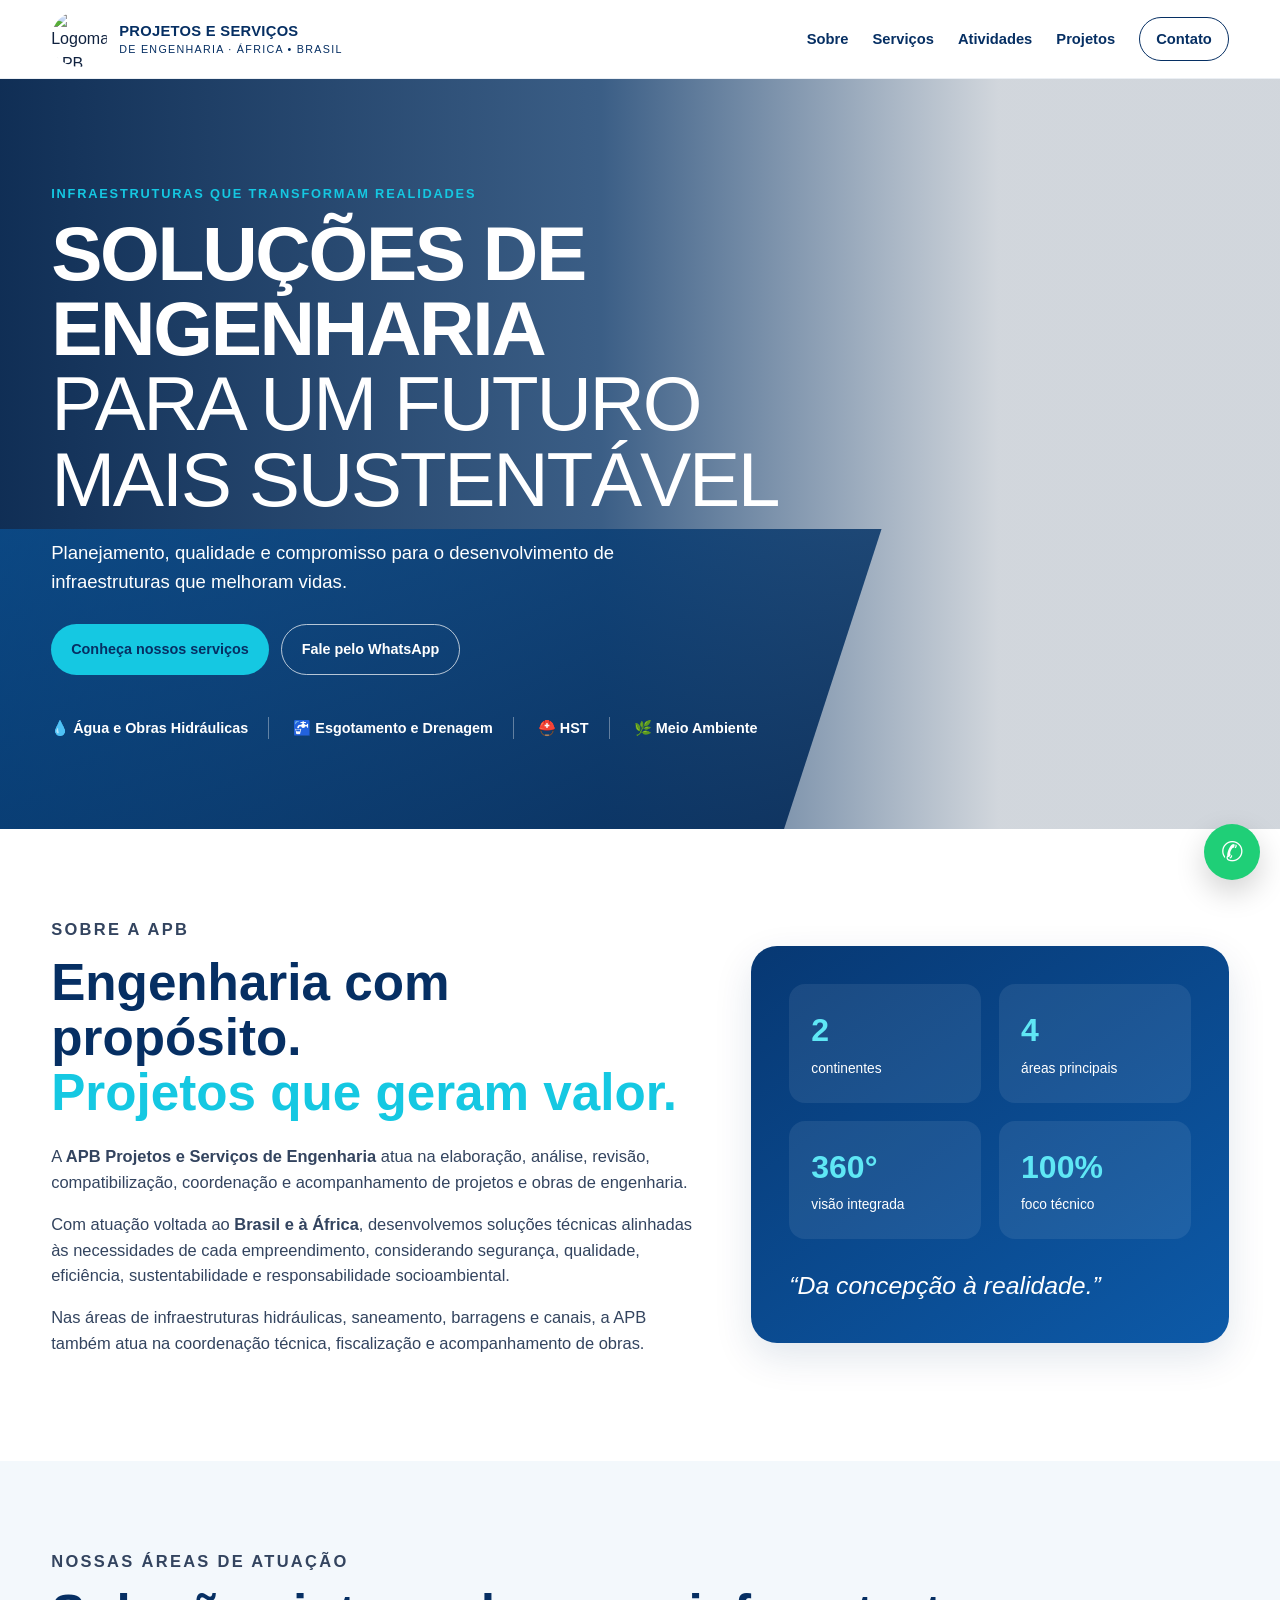
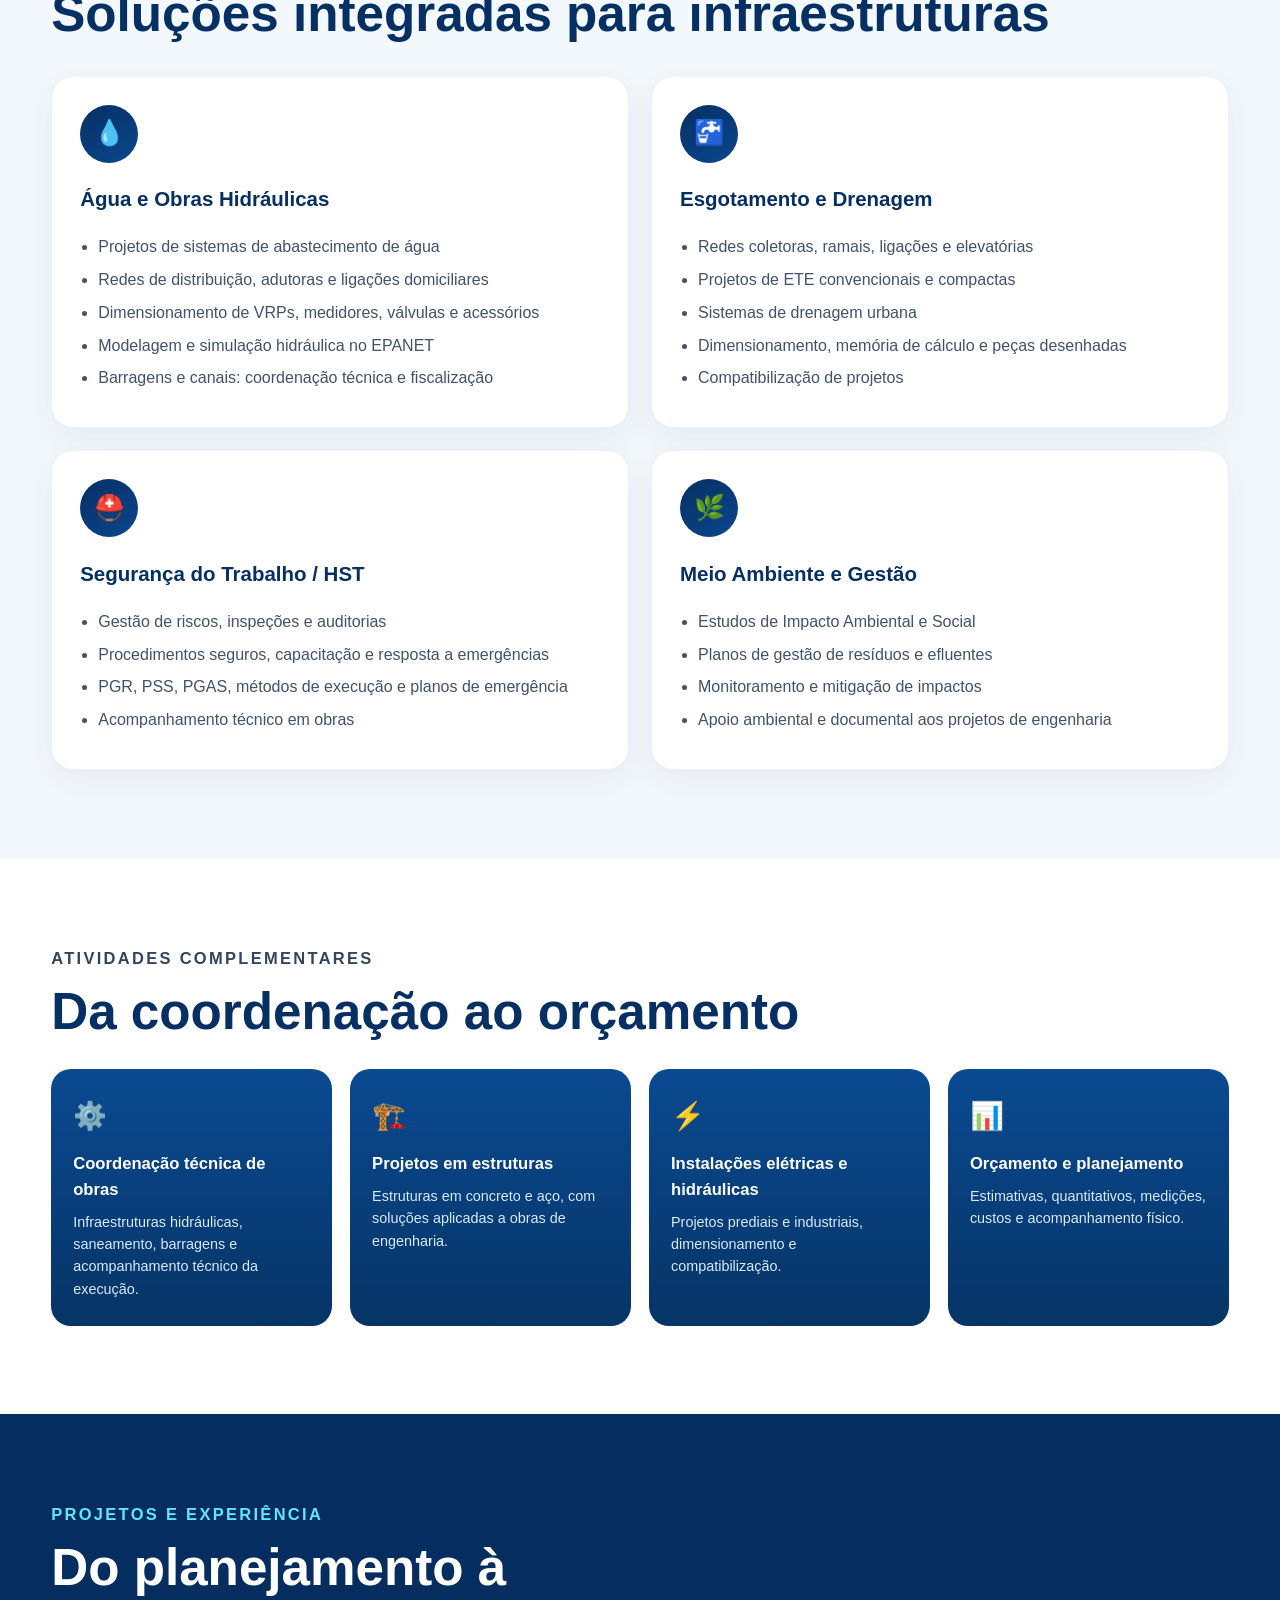
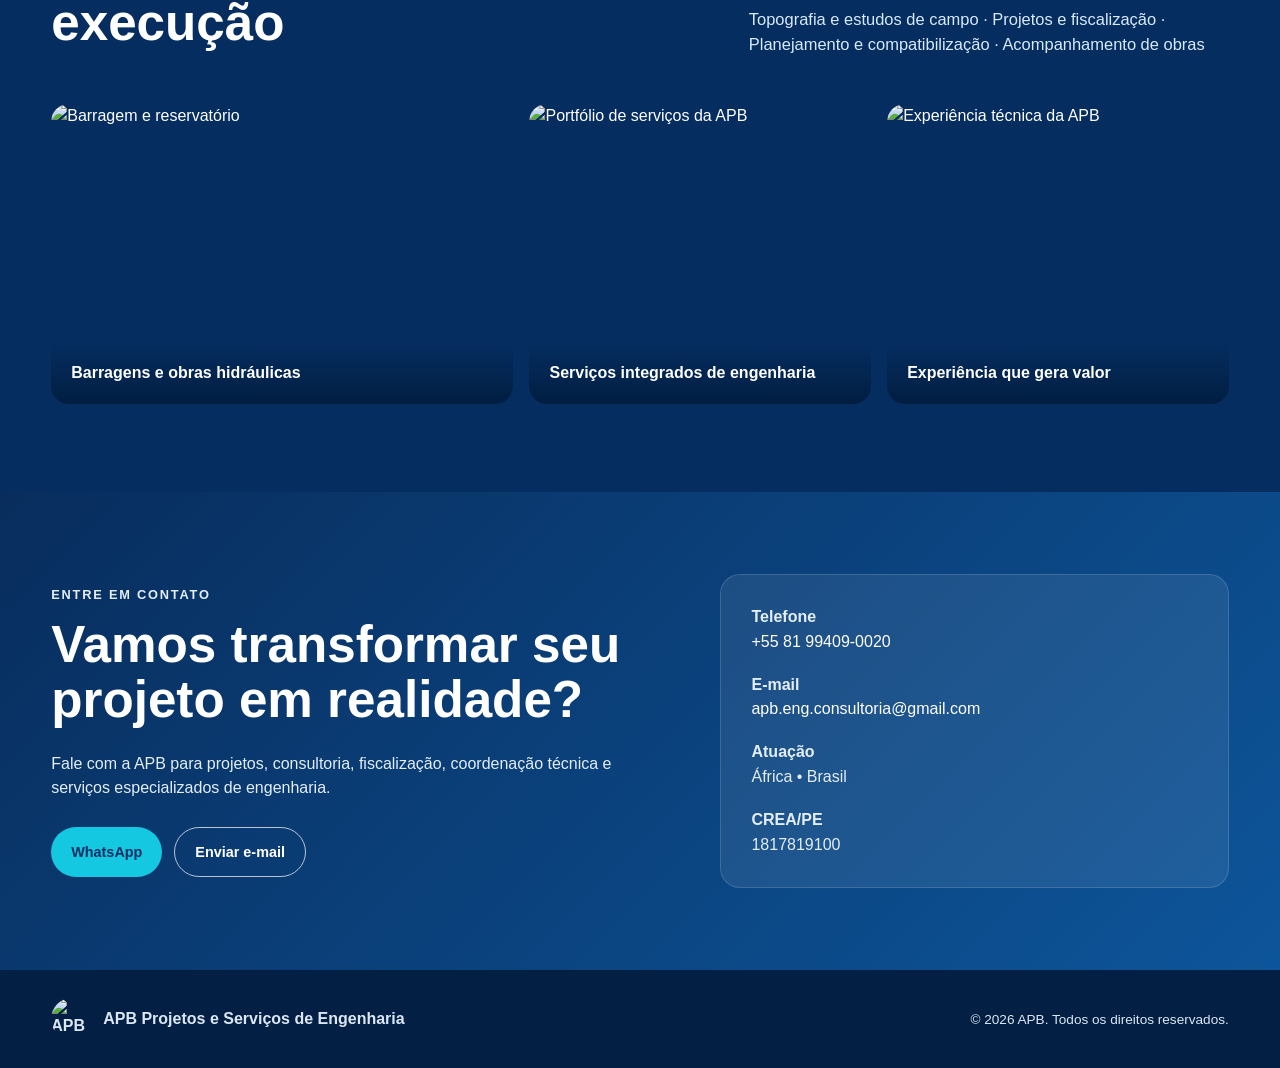
==== index.html @ 35839faf "Add files via upload" ====
<!doctype html>
<html lang="pt-BR">
<head>
  <meta charset="utf-8" />
  <meta name="viewport" content="width=device-width, initial-scale=1" />
  <meta name="description" content="APB Projetos e Serviços de Engenharia — soluções em água, obras hidráulicas, saneamento, drenagem, HST, meio ambiente, coordenação técnica, estruturas, instalações e orçamento." />
  <meta name="theme-color" content="#083a78" />
  <title>APB Projetos e Serviços de Engenharia</title>
  <link rel="icon" href="assets/logo-crop.png" type="image/png" />
  <link rel="stylesheet" href="styles.css" />
</head>
<body>
  <header class="site-header" id="topo">
    <div class="container nav-wrap">
      <a class="brand" href="#topo" aria-label="APB - página inicial">
        <img src="assets/logo-crop.png" alt="Logomarca APB" />
        <span><strong>Projetos e Serviços</strong><small>de Engenharia · África • Brasil</small></span>
      </a>
      <button class="menu-toggle" aria-label="Abrir menu" aria-expanded="false">☰</button>
      <nav class="main-nav" aria-label="Navegação principal">
        <a href="#sobre">Sobre</a>
        <a href="#servicos">Serviços</a>
        <a href="#complementares">Atividades</a>
        <a href="#projetos">Projetos</a>
        <a href="#contato" class="nav-cta">Contato</a>
      </nav>
    </div>
  </header>

  <main>
    <section class="hero">
      <div class="hero-overlay"></div>
      <div class="container hero-content">
        <p class="eyebrow">Infraestruturas que transformam realidades</p>
        <h1>Soluções de Engenharia<br><span>para um futuro mais sustentável</span></h1>
        <p class="hero-copy">Planejamento, qualidade e compromisso para o desenvolvimento de infraestruturas que melhoram vidas.</p>
        <div class="hero-actions">
          <a class="btn btn-primary" href="#servicos">Conheça nossos serviços</a>
          <a class="btn btn-ghost" href="https://wa.me/5581994090020" target="_blank" rel="noopener">Fale pelo WhatsApp</a>
        </div>
        <div class="hero-tags" aria-label="Áreas principais">
          <span>💧 Água e Obras Hidráulicas</span>
          <span>🚰 Esgotamento e Drenagem</span>
          <span>⛑️ HST</span>
          <span>🌿 Meio Ambiente</span>
        </div>
      </div>
    </section>

    <section class="section" id="sobre">
      <div class="container two-col">
        <div>
          <p class="kicker">Sobre a APB</p>
          <h2>Engenharia com propósito.<br><span>Projetos que geram valor.</span></h2>
          <p>A <strong>APB Projetos e Serviços de Engenharia</strong> atua na elaboração, análise, revisão, compatibilização, coordenação e acompanhamento de projetos e obras de engenharia.</p>
          <p>Com atuação voltada ao <strong>Brasil e à África</strong>, desenvolvemos soluções técnicas alinhadas às necessidades de cada empreendimento, considerando segurança, qualidade, eficiência, sustentabilidade e responsabilidade socioambiental.</p>
          <p>Nas áreas de infraestruturas hidráulicas, saneamento, barragens e canais, a APB também atua na coordenação técnica, fiscalização e acompanhamento de obras.</p>
        </div>
        <div class="quote-card">
          <div class="metric-grid">
            <div><b>2</b><span>continentes</span></div>
            <div><b>4</b><span>áreas principais</span></div>
            <div><b>360°</b><span>visão integrada</span></div>
            <div><b>100%</b><span>foco técnico</span></div>
          </div>
          <blockquote>“Da concepção à realidade.”</blockquote>
        </div>
      </div>
    </section>

    <section class="section section-alt" id="servicos">
      <div class="container">
        <p class="kicker">Nossas áreas de atuação</p>
        <h2>Soluções integradas para infraestruturas</h2>
        <div class="cards-grid">
          <article class="service-card">
            <div class="icon">💧</div>
            <h3>Água e Obras Hidráulicas</h3>
            <ul>
              <li>Projetos de sistemas de abastecimento de água</li>
              <li>Redes de distribuição, adutoras e ligações domiciliares</li>
              <li>Dimensionamento de VRPs, medidores, válvulas e acessórios</li>
              <li>Modelagem e simulação hidráulica no EPANET</li>
              <li>Barragens e canais: coordenação técnica e fiscalização</li>
            </ul>
          </article>
          <article class="service-card">
            <div class="icon">🚰</div>
            <h3>Esgotamento e Drenagem</h3>
            <ul>
              <li>Redes coletoras, ramais, ligações e elevatórias</li>
              <li>Projetos de ETE convencionais e compactas</li>
              <li>Sistemas de drenagem urbana</li>
              <li>Dimensionamento, memória de cálculo e peças desenhadas</li>
              <li>Compatibilização de projetos</li>
            </ul>
          </article>
          <article class="service-card">
            <div class="icon">⛑️</div>
            <h3>Segurança do Trabalho / HST</h3>
            <ul>
              <li>Gestão de riscos, inspeções e auditorias</li>
              <li>Procedimentos seguros, capacitação e resposta a emergências</li>
              <li>PGR, PSS, PGAS, métodos de execução e planos de emergência</li>
              <li>Acompanhamento técnico em obras</li>
            </ul>
          </article>
          <article class="service-card">
            <div class="icon">🌿</div>
            <h3>Meio Ambiente e Gestão</h3>
            <ul>
              <li>Estudos de Impacto Ambiental e Social</li>
              <li>Planos de gestão de resíduos e efluentes</li>
              <li>Monitoramento e mitigação de impactos</li>
              <li>Apoio ambiental e documental aos projetos de engenharia</li>
            </ul>
          </article>
        </div>
      </div>
    </section>

    <section class="section" id="complementares">
      <div class="container">
        <p class="kicker">Atividades complementares</p>
        <h2>Da coordenação ao orçamento</h2>
        <div class="mini-grid">
          <article><span>⚙️</span><h3>Coordenação técnica de obras</h3><p>Infraestruturas hidráulicas, saneamento, barragens e acompanhamento técnico da execução.</p></article>
          <article><span>🏗️</span><h3>Projetos em estruturas</h3><p>Estruturas em concreto e aço, com soluções aplicadas a obras de engenharia.</p></article>
          <article><span>⚡</span><h3>Instalações elétricas e hidráulicas</h3><p>Projetos prediais e industriais, dimensionamento e compatibilização.</p></article>
          <article><span>📊</span><h3>Orçamento e planejamento</h3><p>Estimativas, quantitativos, medições, custos e acompanhamento físico.</p></article>
        </div>
      </div>
    </section>

    <section class="section projects" id="projetos">
      <div class="container">
        <div class="section-head">
          <div><p class="kicker">Projetos e experiência</p><h2>Do planejamento à execução</h2></div>
          <p>Topografia e estudos de campo · Projetos e fiscalização · Planejamento e compatibilização · Acompanhamento de obras</p>
        </div>
        <div class="project-grid">
          <figure class="project-feature"><img src="assets/hero.jpg" alt="Barragem e reservatório" /><figcaption>Barragens e obras hidráulicas</figcaption></figure>
          <figure><img src="assets/services.jpg" alt="Portfólio de serviços da APB" /><figcaption>Serviços integrados de engenharia</figcaption></figure>
          <figure><img src="assets/experience.jpg" alt="Experiência técnica da APB" /><figcaption>Experiência que gera valor</figcaption></figure>
        </div>
      </div>
    </section>

    <section class="contact-section" id="contato">
      <div class="container contact-grid">
        <div>
          <p class="kicker light">Entre em contato</p>
          <h2>Vamos transformar seu projeto em realidade?</h2>
          <p>Fale com a APB para projetos, consultoria, fiscalização, coordenação técnica e serviços especializados de engenharia.</p>
          <div class="contact-actions">
            <a class="btn btn-primary" href="https://wa.me/5581994090020" target="_blank" rel="noopener">WhatsApp</a>
            <a class="btn btn-ghost" href="mailto:apb.eng.consultoria@gmail.com">Enviar e-mail</a>
          </div>
        </div>
        <div class="contact-card">
          <p><strong>Telefone</strong><br><a href="tel:+5581994090020">+55 81 99409-0020</a></p>
          <p><strong>E-mail</strong><br><a href="mailto:apb.eng.consultoria@gmail.com">apb.eng.consultoria@gmail.com</a></p>
          <p><strong>Atuação</strong><br>África • Brasil</p>
          <p><strong>CREA/PE</strong><br>1817819100</p>
        </div>
      </div>
    </section>
  </main>

  <footer class="site-footer">
    <div class="container footer-wrap">
      <div class="footer-brand"><img src="assets/logo-crop.png" alt="APB" /><span>APB Projetos e Serviços de Engenharia</span></div>
      <p>© <span id="year"></span> APB. Todos os direitos reservados.</p>
    </div>
  </footer>

  <a class="whatsapp-float" href="https://wa.me/5581994090020" target="_blank" rel="noopener" aria-label="Falar com a APB pelo WhatsApp">✆</a>
  <script src="script.js"></script>
</body>
</html>
---- styles.css ----
:root{
  --navy:#062f63;
  --navy2:#0b478e;
  --cyan:#15c8e2;
  --cyan2:#5fe7f5;
  --ink:#10223f;
  --muted:#60708a;
  --bg:#f3f8fc;
  --white:#fff;
  --shadow:0 14px 38px rgba(4,47,99,.12);
}
*{box-sizing:border-box}
html{scroll-behavior:smooth}
body{margin:0;font-family:Arial,Helvetica,sans-serif;color:var(--ink);background:#fff;line-height:1.55}
a{color:inherit;text-decoration:none}
img{display:block;max-width:100%}
.container{width:min(1180px,92%);margin:auto}
.site-header{position:sticky;top:0;z-index:50;background:rgba(255,255,255,.94);backdrop-filter:blur(12px);border-bottom:1px solid rgba(10,59,118,.08)}
.nav-wrap{height:78px;display:flex;align-items:center;justify-content:space-between;gap:28px}
.brand{display:flex;align-items:center;gap:12px;min-width:0}
.brand img{width:56px;height:56px;border-radius:50%;object-fit:cover}
.brand span{display:flex;flex-direction:column;text-transform:uppercase;line-height:1.1;color:var(--navy)}
.brand strong{font-size:.92rem;letter-spacing:.02em}.brand small{font-size:.67rem;letter-spacing:.12em;margin-top:5px}
.main-nav{display:flex;align-items:center;gap:24px;font-size:.92rem;font-weight:700;color:var(--navy)}
.main-nav a{padding:10px 0}.nav-cta{border:1px solid var(--navy);padding:10px 16px!important;border-radius:999px}
.menu-toggle{display:none;border:0;background:none;font-size:1.65rem;color:var(--navy)}
.hero{position:relative;min-height:720px;background:url('assets/hero.jpg') center/cover no-repeat;color:#fff;display:grid;align-items:center;overflow:hidden}
.hero-overlay{position:absolute;inset:0;background:linear-gradient(90deg,rgba(3,35,76,.95) 0%,rgba(4,49,100,.78) 47%,rgba(2,30,63,.18) 78%)}
.hero::after{content:"";position:absolute;left:-12%;bottom:-22%;width:75%;height:62%;background:linear-gradient(135deg,rgba(9,88,160,.65),rgba(4,39,83,.94));transform:skewX(-18deg)}
.hero-content{position:relative;z-index:2;padding:105px 0 90px;max-width:760px;margin-left:max(4%,calc((100vw - 1180px)/2))}
.eyebrow,.kicker{margin:0 0 12px;text-transform:uppercase;letter-spacing:.14em;font-size:.8rem;font-weight:800;color:var(--cyan)}
.hero h1{font-size:clamp(2.7rem,6vw,5.2rem);line-height:.98;margin:0 0 22px;text-transform:uppercase;letter-spacing:-.03em}.hero h1 span{font-weight:400}.hero-copy{font-size:1.16rem;max-width:650px;margin:0 0 28px}
.hero-actions{display:flex;flex-wrap:wrap;gap:12px}.btn{display:inline-flex;align-items:center;justify-content:center;padding:13px 20px;border-radius:999px;font-weight:800;font-size:.9rem;transition:.2s}.btn-primary{background:var(--cyan);color:#062f63}.btn-primary:hover{transform:translateY(-2px);background:#68eafa}.btn-ghost{border:1px solid rgba(255,255,255,.7);color:#fff}.btn-ghost:hover{background:rgba(255,255,255,.09)}
.hero-tags{display:flex;flex-wrap:wrap;gap:12px 24px;margin-top:42px;font-weight:700;font-size:.9rem}.hero-tags span{padding-right:20px;border-right:1px solid rgba(255,255,255,.35)}.hero-tags span:last-child{border-right:0}
.section{padding:88px 0}.section-alt{background:var(--bg)}.two-col{display:grid;grid-template-columns:1.15fr .85fr;gap:54px;align-items:center}.section h2,.contact-section h2{font-size:clamp(2rem,4vw,3.3rem);line-height:1.08;color:var(--navy);margin:0 0 24px}.section h2 span{color:var(--cyan)}.section p{font-size:1.03rem;color:#33445f}
.quote-card{background:linear-gradient(145deg,#073873,#0d5aa8);color:#fff;padding:38px;border-radius:26px;box-shadow:var(--shadow)}.metric-grid{display:grid;grid-template-columns:1fr 1fr;gap:18px}.metric-grid div{background:rgba(255,255,255,.08);padding:22px;border-radius:16px}.metric-grid b{display:block;font-size:2rem;color:var(--cyan2)}.metric-grid span{font-size:.86rem}.quote-card blockquote{margin:28px 0 0;font-size:1.55rem;font-style:italic}
.cards-grid{display:grid;grid-template-columns:repeat(2,1fr);gap:22px;margin-top:34px}.service-card{background:#fff;border-radius:22px;padding:28px;box-shadow:0 10px 30px rgba(5,52,107,.07);border:1px solid rgba(5,52,107,.07)}.service-card .icon{width:58px;height:58px;border-radius:50%;display:grid;place-items:center;background:linear-gradient(145deg,var(--navy),var(--navy2));font-size:1.55rem}.service-card h3{color:var(--navy);font-size:1.28rem}.service-card ul{padding-left:18px;margin:0}.service-card li{margin:8px 0;color:#41526b}
.mini-grid{display:grid;grid-template-columns:repeat(4,1fr);gap:18px;margin-top:30px}.mini-grid article{padding:26px 22px;border-radius:20px;background:linear-gradient(180deg,#0a4a91,#063466);color:#fff;min-height:220px}.mini-grid article span{font-size:1.7rem}.mini-grid h3{margin:14px 0 8px;font-size:1.04rem}.mini-grid p{color:#d9eafa;font-size:.9rem;margin:0}
.projects{background:#052d60;color:#fff}.projects .kicker{color:var(--cyan2)}.projects h2{color:#fff}.section-head{display:flex;justify-content:space-between;gap:28px;align-items:flex-end}.section-head>p{max-width:480px;color:#d9eafa}.project-grid{display:grid;grid-template-columns:1.15fr .85fr .85fr;gap:16px;margin-top:30px}.project-grid figure{margin:0;position:relative;border-radius:18px;overflow:hidden;min-height:300px}.project-grid img{width:100%;height:100%;object-fit:cover}.project-grid figcaption{position:absolute;left:0;right:0;bottom:0;padding:18px 20px;color:#fff;font-weight:800;background:linear-gradient(transparent,rgba(0,28,61,.9))}
.contact-section{padding:82px 0;background:linear-gradient(135deg,#082d5d,#0d559a);color:#fff}.contact-section h2{color:#fff}.contact-section p{color:#e3eef8}.light{color:var(--cyan2)}.contact-grid{display:grid;grid-template-columns:1.1fr .9fr;gap:48px;align-items:center}.contact-card{background:rgba(255,255,255,.08);border:1px solid rgba(255,255,255,.14);padding:30px;border-radius:20px}.contact-card p{margin:0 0 18px}.contact-card p:last-child{margin:0}.contact-card a{color:#fff}.contact-actions{display:flex;gap:12px;flex-wrap:wrap;margin-top:26px}
.site-footer{padding:28px 0;background:#031f43;color:#dbe7f5}.footer-wrap{display:flex;align-items:center;justify-content:space-between;gap:20px}.footer-brand{display:flex;align-items:center;gap:10px;font-weight:700}.footer-brand img{width:42px;height:42px;border-radius:50%}.site-footer p{margin:0;font-size:.85rem}
.whatsapp-float{position:fixed;right:20px;bottom:20px;width:56px;height:56px;border-radius:50%;background:#1fcf77;color:#fff;display:grid;place-items:center;font-size:1.7rem;box-shadow:0 12px 30px rgba(0,0,0,.18);z-index:60}
@media(max-width:900px){.main-nav{display:none;position:absolute;top:78px;left:0;right:0;background:#fff;flex-direction:column;align-items:flex-start;padding:22px 4%;box-shadow:0 18px 34px rgba(0,0,0,.08)}.main-nav.open{display:flex}.menu-toggle{display:block}.brand small{display:none}.hero{min-height:680px}.hero-content{margin:0 auto;width:min(92%,1180px);padding-top:90px}.two-col,.contact-grid{grid-template-columns:1fr}.cards-grid{grid-template-columns:1fr}.mini-grid{grid-template-columns:1fr 1fr}.project-grid{grid-template-columns:1fr}.section-head{display:block}.project-grid figure{min-height:240px}}
@media(max-width:560px){.nav-wrap{height:70px}.brand img{width:48px;height:48px}.brand strong{font-size:.78rem}.main-nav{top:70px}.hero{min-height:760px}.hero-content{padding:78px 0 70px}.hero h1{font-size:2.65rem}.hero-tags{display:grid;grid-template-columns:1fr 1fr;gap:10px}.hero-tags span{border:0;padding:0}.section{padding:66px 0}.mini-grid{grid-template-columns:1fr}.metric-grid{grid-template-columns:1fr 1fr}.footer-wrap{flex-direction:column;text-align:center}.contact-actions .btn{width:100%}}
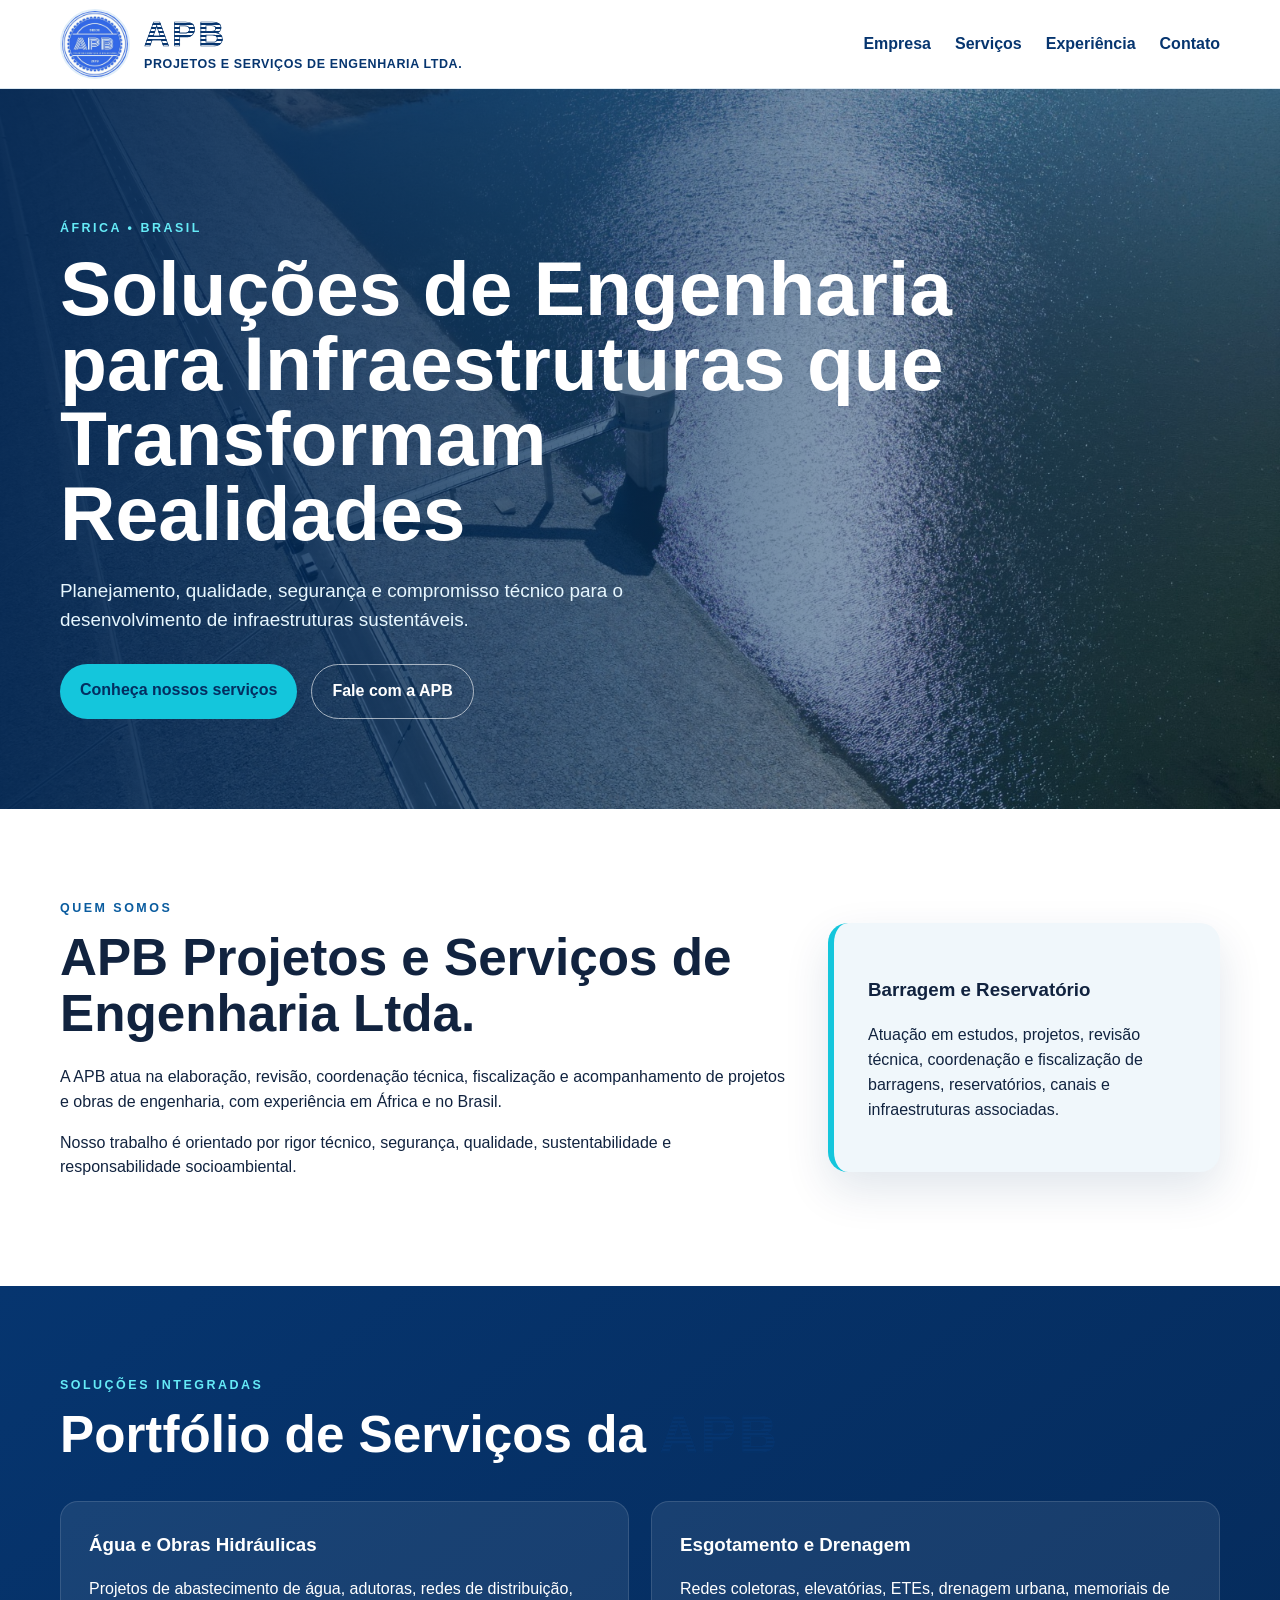
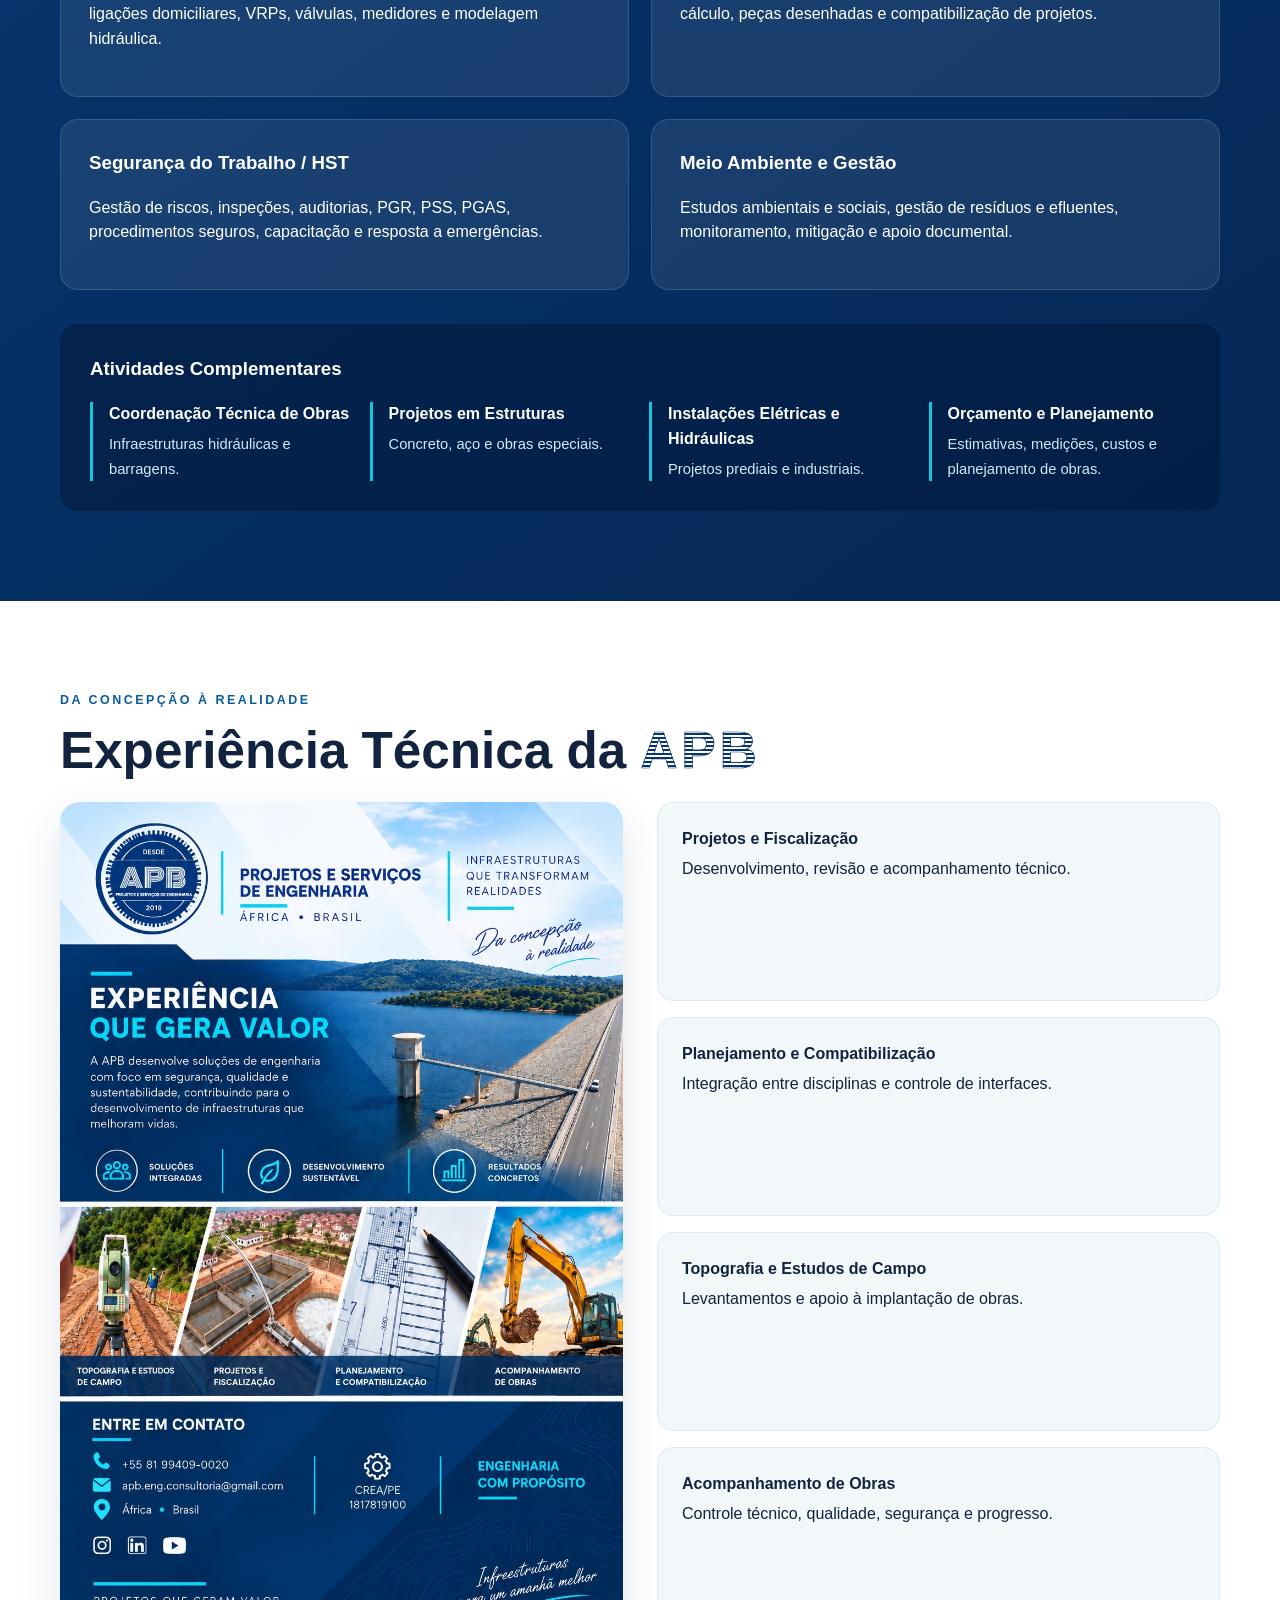
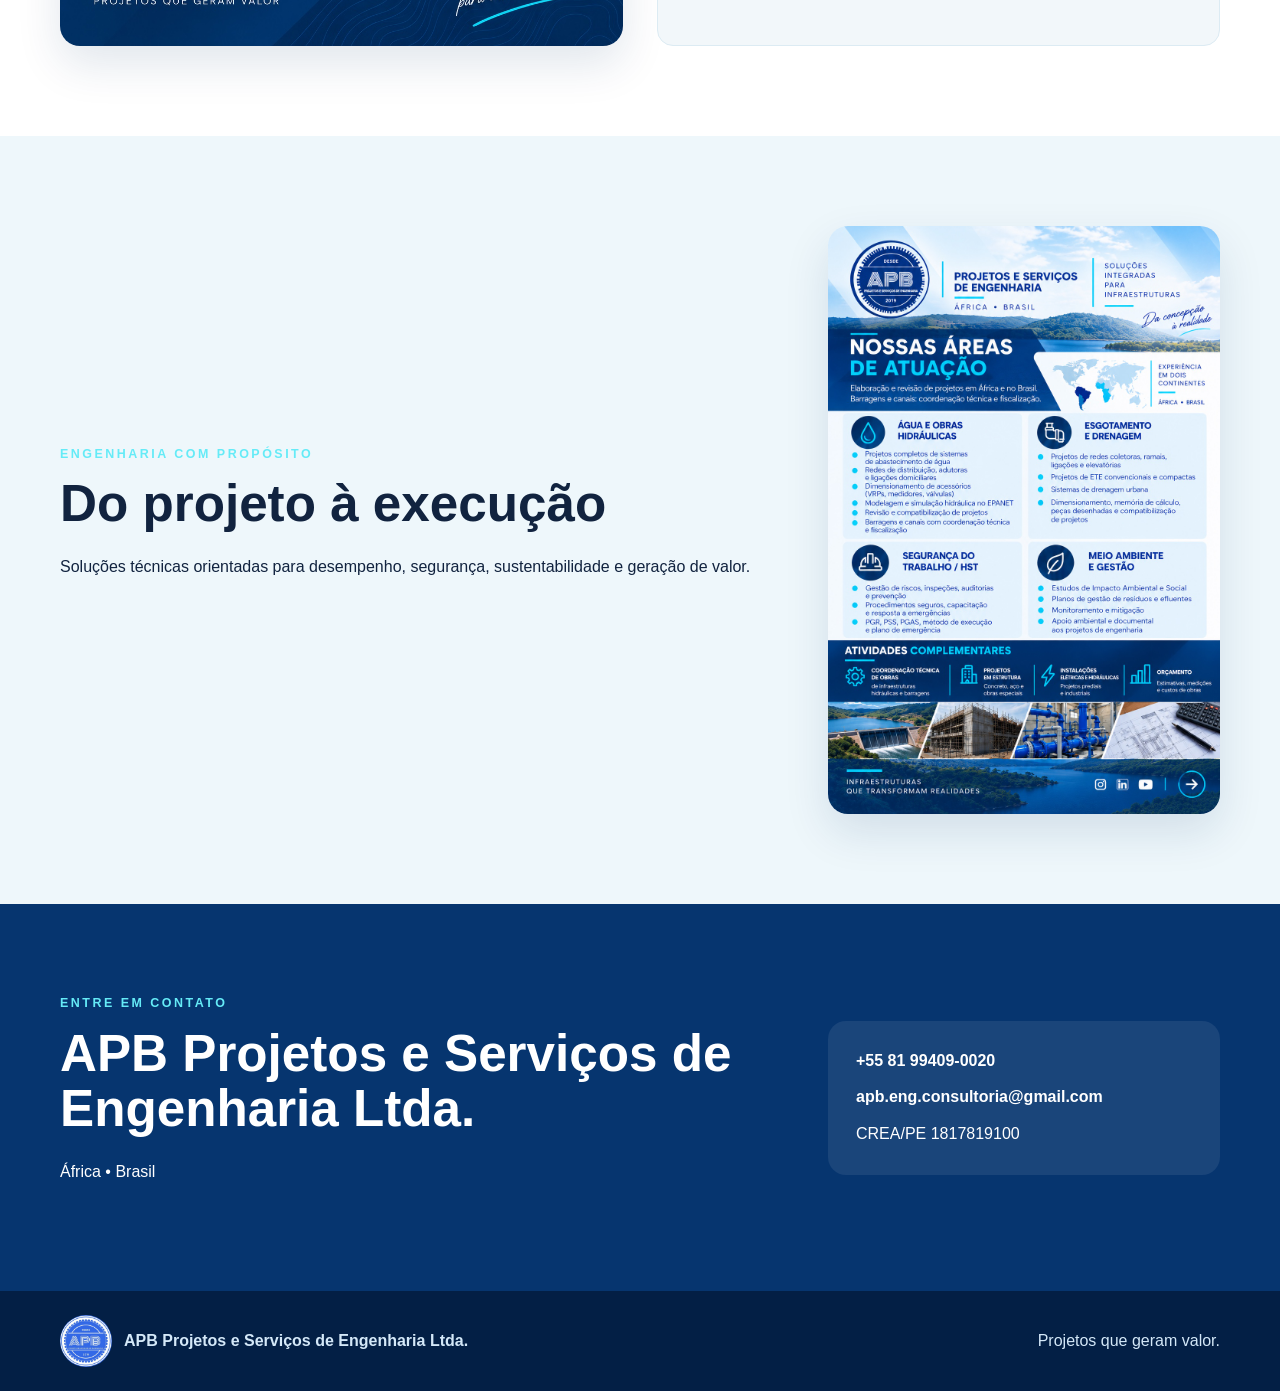
==== commit 2be04a66: "Add files via upload Atualização visual e institucional do site da APB" ====
--- a/index.html
+++ b/index.html
@@ -3,178 +3,148 @@
 <head>
   <meta charset="utf-8" />
   <meta name="viewport" content="width=device-width, initial-scale=1" />
-  <meta name="description" content="APB Projetos e Serviços de Engenharia — soluções em água, obras hidráulicas, saneamento, drenagem, HST, meio ambiente, coordenação técnica, estruturas, instalações e orçamento." />
-  <meta name="theme-color" content="#083a78" />
-  <title>APB Projetos e Serviços de Engenharia</title>
-  <link rel="icon" href="assets/logo-crop.png" type="image/png" />
-  <link rel="stylesheet" href="styles.css" />
+  <meta name="description" content="APB Projetos e Serviços de Engenharia Ltda. Soluções integradas em engenharia, saneamento, HST, meio ambiente, projetos, fiscalização e coordenação técnica." />
+  <title>APB Projetos e Serviços de Engenharia Ltda.</title>
+  <link rel="stylesheet" href="./styles.css" />
 </head>
 <body>
-  <header class="site-header" id="topo">
-    <div class="container nav-wrap">
-      <a class="brand" href="#topo" aria-label="APB - página inicial">
-        <img src="assets/logo-crop.png" alt="Logomarca APB" />
-        <span><strong>Projetos e Serviços</strong><small>de Engenharia · África • Brasil</small></span>
+  <header class="site-header">
+    <div class="container header-inner">
+      <a class="brand" href="#inicio" aria-label="APB Engenharia - início">
+        <img src="./logo-apb.jpeg" alt="Logotipo da APB Projetos e Serviços de Engenharia Ltda." class="brand-logo" />
+        <div class="brand-copy">
+          <span class="brand-name">APB</span>
+          <span class="brand-legal">Projetos e Serviços de Engenharia Ltda.</span>
+        </div>
       </a>
       <button class="menu-toggle" aria-label="Abrir menu" aria-expanded="false">☰</button>
       <nav class="main-nav" aria-label="Navegação principal">
-        <a href="#sobre">Sobre</a>
+        <a href="#empresa">Empresa</a>
         <a href="#servicos">Serviços</a>
-        <a href="#complementares">Atividades</a>
-        <a href="#projetos">Projetos</a>
-        <a href="#contato" class="nav-cta">Contato</a>
+        <a href="#experiencia">Experiência</a>
+        <a href="#contato">Contato</a>
       </nav>
     </div>
   </header>
 
   <main>
-    <section class="hero">
+    <section id="inicio" class="hero">
+      <img src="./hero.jpg" alt="Infraestrutura hidráulica e reservatório" class="hero-bg" onerror="this.style.display='none'" />
       <div class="hero-overlay"></div>
       <div class="container hero-content">
-        <p class="eyebrow">Infraestruturas que transformam realidades</p>
-        <h1>Soluções de Engenharia<br><span>para um futuro mais sustentável</span></h1>
-        <p class="hero-copy">Planejamento, qualidade e compromisso para o desenvolvimento de infraestruturas que melhoram vidas.</p>
+        <p class="eyebrow">África • Brasil</p>
+        <h1>Soluções de Engenharia para Infraestruturas que Transformam Realidades</h1>
+        <p class="hero-text">Planejamento, qualidade, segurança e compromisso técnico para o desenvolvimento de infraestruturas sustentáveis.</p>
         <div class="hero-actions">
           <a class="btn btn-primary" href="#servicos">Conheça nossos serviços</a>
-          <a class="btn btn-ghost" href="https://wa.me/5581994090020" target="_blank" rel="noopener">Fale pelo WhatsApp</a>
-        </div>
-        <div class="hero-tags" aria-label="Áreas principais">
-          <span>💧 Água e Obras Hidráulicas</span>
-          <span>🚰 Esgotamento e Drenagem</span>
-          <span>⛑️ HST</span>
-          <span>🌿 Meio Ambiente</span>
+          <a class="btn btn-ghost" href="#contato">Fale com a APB</a>
         </div>
       </div>
     </section>
 
-    <section class="section" id="sobre">
-      <div class="container two-col">
+    <section id="empresa" class="section section-light">
+      <div class="container grid-2">
         <div>
-          <p class="kicker">Sobre a APB</p>
-          <h2>Engenharia com propósito.<br><span>Projetos que geram valor.</span></h2>
-          <p>A <strong>APB Projetos e Serviços de Engenharia</strong> atua na elaboração, análise, revisão, compatibilização, coordenação e acompanhamento de projetos e obras de engenharia.</p>
-          <p>Com atuação voltada ao <strong>Brasil e à África</strong>, desenvolvemos soluções técnicas alinhadas às necessidades de cada empreendimento, considerando segurança, qualidade, eficiência, sustentabilidade e responsabilidade socioambiental.</p>
-          <p>Nas áreas de infraestruturas hidráulicas, saneamento, barragens e canais, a APB também atua na coordenação técnica, fiscalização e acompanhamento de obras.</p>
+          <p class="eyebrow dark">Quem somos</p>
+          <h2>APB Projetos e Serviços de Engenharia Ltda.</h2>
+          <p>A APB atua na elaboração, revisão, coordenação técnica, fiscalização e acompanhamento de projetos e obras de engenharia, com experiência em África e no Brasil.</p>
+          <p>Nosso trabalho é orientado por rigor técnico, segurança, qualidade, sustentabilidade e responsabilidade socioambiental.</p>
         </div>
-        <div class="quote-card">
-          <div class="metric-grid">
-            <div><b>2</b><span>continentes</span></div>
-            <div><b>4</b><span>áreas principais</span></div>
-            <div><b>360°</b><span>visão integrada</span></div>
-            <div><b>100%</b><span>foco técnico</span></div>
-          </div>
-          <blockquote>“Da concepção à realidade.”</blockquote>
+        <div class="card emphasis">
+          <h3>Barragem e Reservatório</h3>
+          <p>Atuação em estudos, projetos, revisão técnica, coordenação e fiscalização de barragens, reservatórios, canais e infraestruturas associadas.</p>
         </div>
       </div>
     </section>
 
-    <section class="section section-alt" id="servicos">
+    <section id="servicos" class="section section-blue">
       <div class="container">
-        <p class="kicker">Nossas áreas de atuação</p>
-        <h2>Soluções integradas para infraestruturas</h2>
-        <div class="cards-grid">
+        <p class="eyebrow">Soluções integradas</p>
+        <h2>Portfólio de Serviços da <span class="apb-word">APB</span></h2>
+        <div class="service-grid">
           <article class="service-card">
-            <div class="icon">💧</div>
             <h3>Água e Obras Hidráulicas</h3>
-            <ul>
-              <li>Projetos de sistemas de abastecimento de água</li>
-              <li>Redes de distribuição, adutoras e ligações domiciliares</li>
-              <li>Dimensionamento de VRPs, medidores, válvulas e acessórios</li>
-              <li>Modelagem e simulação hidráulica no EPANET</li>
-              <li>Barragens e canais: coordenação técnica e fiscalização</li>
-            </ul>
+            <p>Projetos de abastecimento de água, adutoras, redes de distribuição, ligações domiciliares, VRPs, válvulas, medidores e modelagem hidráulica.</p>
           </article>
           <article class="service-card">
-            <div class="icon">🚰</div>
             <h3>Esgotamento e Drenagem</h3>
-            <ul>
-              <li>Redes coletoras, ramais, ligações e elevatórias</li>
-              <li>Projetos de ETE convencionais e compactas</li>
-              <li>Sistemas de drenagem urbana</li>
-              <li>Dimensionamento, memória de cálculo e peças desenhadas</li>
-              <li>Compatibilização de projetos</li>
-            </ul>
+            <p>Redes coletoras, elevatórias, ETEs, drenagem urbana, memoriais de cálculo, peças desenhadas e compatibilização de projetos.</p>
           </article>
           <article class="service-card">
-            <div class="icon">⛑️</div>
             <h3>Segurança do Trabalho / HST</h3>
-            <ul>
-              <li>Gestão de riscos, inspeções e auditorias</li>
-              <li>Procedimentos seguros, capacitação e resposta a emergências</li>
-              <li>PGR, PSS, PGAS, métodos de execução e planos de emergência</li>
-              <li>Acompanhamento técnico em obras</li>
-            </ul>
+            <p>Gestão de riscos, inspeções, auditorias, PGR, PSS, PGAS, procedimentos seguros, capacitação e resposta a emergências.</p>
           </article>
           <article class="service-card">
-            <div class="icon">🌿</div>
             <h3>Meio Ambiente e Gestão</h3>
-            <ul>
-              <li>Estudos de Impacto Ambiental e Social</li>
-              <li>Planos de gestão de resíduos e efluentes</li>
-              <li>Monitoramento e mitigação de impactos</li>
-              <li>Apoio ambiental e documental aos projetos de engenharia</li>
-            </ul>
+            <p>Estudos ambientais e sociais, gestão de resíduos e efluentes, monitoramento, mitigação e apoio documental.</p>
           </article>
+        </div>
+
+        <div class="complementary">
+          <h3>Atividades Complementares</h3>
+          <div class="mini-grid">
+            <div><strong>Coordenação Técnica de Obras</strong><span>Infraestruturas hidráulicas e barragens.</span></div>
+            <div><strong>Projetos em Estruturas</strong><span>Concreto, aço e obras especiais.</span></div>
+            <div><strong>Instalações Elétricas e Hidráulicas</strong><span>Projetos prediais e industriais.</span></div>
+            <div><strong>Orçamento e Planejamento</strong><span>Estimativas, medições, custos e planejamento de obras.</span></div>
+          </div>
         </div>
       </div>
     </section>
 
-    <section class="section" id="complementares">
+    <section id="experiencia" class="section section-light">
       <div class="container">
-        <p class="kicker">Atividades complementares</p>
-        <h2>Da coordenação ao orçamento</h2>
-        <div class="mini-grid">
-          <article><span>⚙️</span><h3>Coordenação técnica de obras</h3><p>Infraestruturas hidráulicas, saneamento, barragens e acompanhamento técnico da execução.</p></article>
-          <article><span>🏗️</span><h3>Projetos em estruturas</h3><p>Estruturas em concreto e aço, com soluções aplicadas a obras de engenharia.</p></article>
-          <article><span>⚡</span><h3>Instalações elétricas e hidráulicas</h3><p>Projetos prediais e industriais, dimensionamento e compatibilização.</p></article>
-          <article><span>📊</span><h3>Orçamento e planejamento</h3><p>Estimativas, quantitativos, medições, custos e acompanhamento físico.</p></article>
+        <p class="eyebrow dark">Da concepção à realidade</p>
+        <h2>Experiência Técnica da <span class="apb-word">APB</span></h2>
+        <div class="experience-layout">
+          <img src="./experience.jpg" alt="Experiência técnica da APB em engenharia" class="feature-image" onerror="this.style.display='none'" />
+          <div class="experience-list">
+            <div><strong>Projetos e Fiscalização</strong><span>Desenvolvimento, revisão e acompanhamento técnico.</span></div>
+            <div><strong>Planejamento e Compatibilização</strong><span>Integração entre disciplinas e controle de interfaces.</span></div>
+            <div><strong>Topografia e Estudos de Campo</strong><span>Levantamentos e apoio à implantação de obras.</span></div>
+            <div><strong>Acompanhamento de Obras</strong><span>Controle técnico, qualidade, segurança e progresso.</span></div>
+          </div>
         </div>
       </div>
     </section>
 
-    <section class="section projects" id="projetos">
-      <div class="container">
-        <div class="section-head">
-          <div><p class="kicker">Projetos e experiência</p><h2>Do planejamento à execução</h2></div>
-          <p>Topografia e estudos de campo · Projetos e fiscalização · Planejamento e compatibilização · Acompanhamento de obras</p>
+    <section class="section section-visual">
+      <div class="container visual-grid">
+        <div>
+          <p class="eyebrow">Engenharia com propósito</p>
+          <h2>Do projeto à execução</h2>
+          <p>Soluções técnicas orientadas para desempenho, segurança, sustentabilidade e geração de valor.</p>
         </div>
-        <div class="project-grid">
-          <figure class="project-feature"><img src="assets/hero.jpg" alt="Barragem e reservatório" /><figcaption>Barragens e obras hidráulicas</figcaption></figure>
-          <figure><img src="assets/services.jpg" alt="Portfólio de serviços da APB" /><figcaption>Serviços integrados de engenharia</figcaption></figure>
-          <figure><img src="assets/experience.jpg" alt="Experiência técnica da APB" /><figcaption>Experiência que gera valor</figcaption></figure>
-        </div>
+        <img src="./services.jpg" alt="Serviços de engenharia da APB" class="feature-image" onerror="this.style.display='none'" />
       </div>
     </section>
 
-    <section class="contact-section" id="contato">
+    <section id="contato" class="section section-contact">
       <div class="container contact-grid">
         <div>
-          <p class="kicker light">Entre em contato</p>
-          <h2>Vamos transformar seu projeto em realidade?</h2>
-          <p>Fale com a APB para projetos, consultoria, fiscalização, coordenação técnica e serviços especializados de engenharia.</p>
-          <div class="contact-actions">
-            <a class="btn btn-primary" href="https://wa.me/5581994090020" target="_blank" rel="noopener">WhatsApp</a>
-            <a class="btn btn-ghost" href="mailto:apb.eng.consultoria@gmail.com">Enviar e-mail</a>
-          </div>
+          <p class="eyebrow">Entre em contato</p>
+          <h2>APB Projetos e Serviços de Engenharia Ltda.</h2>
+          <p>África • Brasil</p>
         </div>
         <div class="contact-card">
-          <p><strong>Telefone</strong><br><a href="tel:+5581994090020">+55 81 99409-0020</a></p>
-          <p><strong>E-mail</strong><br><a href="mailto:apb.eng.consultoria@gmail.com">apb.eng.consultoria@gmail.com</a></p>
-          <p><strong>Atuação</strong><br>África • Brasil</p>
-          <p><strong>CREA/PE</strong><br>1817819100</p>
+          <a href="tel:+5581994090020">+55 81 99409-0020</a>
+          <a href="mailto:apb.eng.consultoria@gmail.com">apb.eng.consultoria@gmail.com</a>
+          <span>CREA/PE 1817819100</span>
         </div>
       </div>
     </section>
   </main>
 
   <footer class="site-footer">
-    <div class="container footer-wrap">
-      <div class="footer-brand"><img src="assets/logo-crop.png" alt="APB" /><span>APB Projetos e Serviços de Engenharia</span></div>
-      <p>© <span id="year"></span> APB. Todos os direitos reservados.</p>
+    <div class="container footer-inner">
+      <div class="footer-brand">
+        <img src="./logo-apb.jpeg" alt="APB" class="footer-logo" />
+        <span>APB Projetos e Serviços de Engenharia Ltda.</span>
+      </div>
+      <span>Projetos que geram valor.</span>
     </div>
   </footer>
 
-  <a class="whatsapp-float" href="https://wa.me/5581994090020" target="_blank" rel="noopener" aria-label="Falar com a APB pelo WhatsApp">✆</a>
-  <script src="script.js"></script>
+  <script src="./script.js"></script>
 </body>
 </html>
--- a/styles.css
+++ b/styles.css
@@ -1,44 +1,89 @@
-:root{
-  --navy:#062f63;
-  --navy2:#0b478e;
-  --cyan:#15c8e2;
-  --cyan2:#5fe7f5;
-  --ink:#10223f;
-  --muted:#60708a;
-  --bg:#f3f8fc;
+:root {
+  --blue-900:#06356f;
+  --blue-800:#084884;
+  --blue-700:#0a5c9f;
+  --cyan:#14c6dc;
+  --ink:#11233f;
+  --muted:#627187;
+  --bg:#f4f8fb;
   --white:#fff;
-  --shadow:0 14px 38px rgba(4,47,99,.12);
+  --radius:20px;
+  --shadow:0 18px 45px rgba(8,49,95,.12);
 }
 *{box-sizing:border-box}
 html{scroll-behavior:smooth}
-body{margin:0;font-family:Arial,Helvetica,sans-serif;color:var(--ink);background:#fff;line-height:1.55}
+body{margin:0;font-family:Inter,Arial,Helvetica,sans-serif;color:var(--ink);background:#fff;line-height:1.55}
+img{max-width:100%;display:block}
 a{color:inherit;text-decoration:none}
-img{display:block;max-width:100%}
-.container{width:min(1180px,92%);margin:auto}
-.site-header{position:sticky;top:0;z-index:50;background:rgba(255,255,255,.94);backdrop-filter:blur(12px);border-bottom:1px solid rgba(10,59,118,.08)}
-.nav-wrap{height:78px;display:flex;align-items:center;justify-content:space-between;gap:28px}
-.brand{display:flex;align-items:center;gap:12px;min-width:0}
-.brand img{width:56px;height:56px;border-radius:50%;object-fit:cover}
-.brand span{display:flex;flex-direction:column;text-transform:uppercase;line-height:1.1;color:var(--navy)}
-.brand strong{font-size:.92rem;letter-spacing:.02em}.brand small{font-size:.67rem;letter-spacing:.12em;margin-top:5px}
-.main-nav{display:flex;align-items:center;gap:24px;font-size:.92rem;font-weight:700;color:var(--navy)}
-.main-nav a{padding:10px 0}.nav-cta{border:1px solid var(--navy);padding:10px 16px!important;border-radius:999px}
-.menu-toggle{display:none;border:0;background:none;font-size:1.65rem;color:var(--navy)}
-.hero{position:relative;min-height:720px;background:url('assets/hero.jpg') center/cover no-repeat;color:#fff;display:grid;align-items:center;overflow:hidden}
-.hero-overlay{position:absolute;inset:0;background:linear-gradient(90deg,rgba(3,35,76,.95) 0%,rgba(4,49,100,.78) 47%,rgba(2,30,63,.18) 78%)}
-.hero::after{content:"";position:absolute;left:-12%;bottom:-22%;width:75%;height:62%;background:linear-gradient(135deg,rgba(9,88,160,.65),rgba(4,39,83,.94));transform:skewX(-18deg)}
-.hero-content{position:relative;z-index:2;padding:105px 0 90px;max-width:760px;margin-left:max(4%,calc((100vw - 1180px)/2))}
-.eyebrow,.kicker{margin:0 0 12px;text-transform:uppercase;letter-spacing:.14em;font-size:.8rem;font-weight:800;color:var(--cyan)}
-.hero h1{font-size:clamp(2.7rem,6vw,5.2rem);line-height:.98;margin:0 0 22px;text-transform:uppercase;letter-spacing:-.03em}.hero h1 span{font-weight:400}.hero-copy{font-size:1.16rem;max-width:650px;margin:0 0 28px}
-.hero-actions{display:flex;flex-wrap:wrap;gap:12px}.btn{display:inline-flex;align-items:center;justify-content:center;padding:13px 20px;border-radius:999px;font-weight:800;font-size:.9rem;transition:.2s}.btn-primary{background:var(--cyan);color:#062f63}.btn-primary:hover{transform:translateY(-2px);background:#68eafa}.btn-ghost{border:1px solid rgba(255,255,255,.7);color:#fff}.btn-ghost:hover{background:rgba(255,255,255,.09)}
-.hero-tags{display:flex;flex-wrap:wrap;gap:12px 24px;margin-top:42px;font-weight:700;font-size:.9rem}.hero-tags span{padding-right:20px;border-right:1px solid rgba(255,255,255,.35)}.hero-tags span:last-child{border-right:0}
-.section{padding:88px 0}.section-alt{background:var(--bg)}.two-col{display:grid;grid-template-columns:1.15fr .85fr;gap:54px;align-items:center}.section h2,.contact-section h2{font-size:clamp(2rem,4vw,3.3rem);line-height:1.08;color:var(--navy);margin:0 0 24px}.section h2 span{color:var(--cyan)}.section p{font-size:1.03rem;color:#33445f}
-.quote-card{background:linear-gradient(145deg,#073873,#0d5aa8);color:#fff;padding:38px;border-radius:26px;box-shadow:var(--shadow)}.metric-grid{display:grid;grid-template-columns:1fr 1fr;gap:18px}.metric-grid div{background:rgba(255,255,255,.08);padding:22px;border-radius:16px}.metric-grid b{display:block;font-size:2rem;color:var(--cyan2)}.metric-grid span{font-size:.86rem}.quote-card blockquote{margin:28px 0 0;font-size:1.55rem;font-style:italic}
-.cards-grid{display:grid;grid-template-columns:repeat(2,1fr);gap:22px;margin-top:34px}.service-card{background:#fff;border-radius:22px;padding:28px;box-shadow:0 10px 30px rgba(5,52,107,.07);border:1px solid rgba(5,52,107,.07)}.service-card .icon{width:58px;height:58px;border-radius:50%;display:grid;place-items:center;background:linear-gradient(145deg,var(--navy),var(--navy2));font-size:1.55rem}.service-card h3{color:var(--navy);font-size:1.28rem}.service-card ul{padding-left:18px;margin:0}.service-card li{margin:8px 0;color:#41526b}
-.mini-grid{display:grid;grid-template-columns:repeat(4,1fr);gap:18px;margin-top:30px}.mini-grid article{padding:26px 22px;border-radius:20px;background:linear-gradient(180deg,#0a4a91,#063466);color:#fff;min-height:220px}.mini-grid article span{font-size:1.7rem}.mini-grid h3{margin:14px 0 8px;font-size:1.04rem}.mini-grid p{color:#d9eafa;font-size:.9rem;margin:0}
-.projects{background:#052d60;color:#fff}.projects .kicker{color:var(--cyan2)}.projects h2{color:#fff}.section-head{display:flex;justify-content:space-between;gap:28px;align-items:flex-end}.section-head>p{max-width:480px;color:#d9eafa}.project-grid{display:grid;grid-template-columns:1.15fr .85fr .85fr;gap:16px;margin-top:30px}.project-grid figure{margin:0;position:relative;border-radius:18px;overflow:hidden;min-height:300px}.project-grid img{width:100%;height:100%;object-fit:cover}.project-grid figcaption{position:absolute;left:0;right:0;bottom:0;padding:18px 20px;color:#fff;font-weight:800;background:linear-gradient(transparent,rgba(0,28,61,.9))}
-.contact-section{padding:82px 0;background:linear-gradient(135deg,#082d5d,#0d559a);color:#fff}.contact-section h2{color:#fff}.contact-section p{color:#e3eef8}.light{color:var(--cyan2)}.contact-grid{display:grid;grid-template-columns:1.1fr .9fr;gap:48px;align-items:center}.contact-card{background:rgba(255,255,255,.08);border:1px solid rgba(255,255,255,.14);padding:30px;border-radius:20px}.contact-card p{margin:0 0 18px}.contact-card p:last-child{margin:0}.contact-card a{color:#fff}.contact-actions{display:flex;gap:12px;flex-wrap:wrap;margin-top:26px}
-.site-footer{padding:28px 0;background:#031f43;color:#dbe7f5}.footer-wrap{display:flex;align-items:center;justify-content:space-between;gap:20px}.footer-brand{display:flex;align-items:center;gap:10px;font-weight:700}.footer-brand img{width:42px;height:42px;border-radius:50%}.site-footer p{margin:0;font-size:.85rem}
-.whatsapp-float{position:fixed;right:20px;bottom:20px;width:56px;height:56px;border-radius:50%;background:#1fcf77;color:#fff;display:grid;place-items:center;font-size:1.7rem;box-shadow:0 12px 30px rgba(0,0,0,.18);z-index:60}
-@media(max-width:900px){.main-nav{display:none;position:absolute;top:78px;left:0;right:0;background:#fff;flex-direction:column;align-items:flex-start;padding:22px 4%;box-shadow:0 18px 34px rgba(0,0,0,.08)}.main-nav.open{display:flex}.menu-toggle{display:block}.brand small{display:none}.hero{min-height:680px}.hero-content{margin:0 auto;width:min(92%,1180px);padding-top:90px}.two-col,.contact-grid{grid-template-columns:1fr}.cards-grid{grid-template-columns:1fr}.mini-grid{grid-template-columns:1fr 1fr}.project-grid{grid-template-columns:1fr}.section-head{display:block}.project-grid figure{min-height:240px}}
-@media(max-width:560px){.nav-wrap{height:70px}.brand img{width:48px;height:48px}.brand strong{font-size:.78rem}.main-nav{top:70px}.hero{min-height:760px}.hero-content{padding:78px 0 70px}.hero h1{font-size:2.65rem}.hero-tags{display:grid;grid-template-columns:1fr 1fr;gap:10px}.hero-tags span{border:0;padding:0}.section{padding:66px 0}.mini-grid{grid-template-columns:1fr}.metric-grid{grid-template-columns:1fr 1fr}.footer-wrap{flex-direction:column;text-align:center}.contact-actions .btn{width:100%}}
+.container{width:min(1160px,calc(100% - 36px));margin:auto}
+.site-header{position:sticky;top:0;z-index:30;background:rgba(255,255,255,.96);backdrop-filter:blur(10px);border-bottom:1px solid #dbe8f1}
+.header-inner{min-height:88px;display:flex;align-items:center;gap:28px;justify-content:space-between}
+.brand{display:flex;align-items:center;gap:14px;min-width:0}
+.brand-logo{width:70px;height:70px;border-radius:50%;object-fit:cover;border:2px solid #e2eff9}
+.brand-copy{display:flex;flex-direction:column;line-height:1.05}
+/* Efeito de linhas inspirado no lettering do logotipo oficial */
+.brand-name,.apb-word{font-weight:900;letter-spacing:.08em;background:repeating-linear-gradient(0deg,var(--blue-900) 0 2px,transparent 2px 4px);-webkit-background-clip:text;background-clip:text;color:transparent;-webkit-text-stroke:.7px var(--blue-900)}
+.brand-name{font-size:2.2rem}
+.brand-legal{font-weight:800;text-transform:uppercase;font-size:.78rem;letter-spacing:.05em;color:var(--blue-900);margin-top:5px}
+.main-nav{display:flex;gap:24px;font-weight:700;color:var(--blue-900)}
+.main-nav a:hover{color:var(--cyan)}
+.menu-toggle{display:none;border:0;background:transparent;font-size:1.8rem;color:var(--blue-900)}
+.hero{position:relative;min-height:720px;display:grid;align-items:end;overflow:hidden;background:linear-gradient(135deg,#0a568f,#042c60)}
+.hero-bg{position:absolute;inset:0;width:100%;height:100%;object-fit:cover}
+.hero-overlay{position:absolute;inset:0;background:linear-gradient(90deg,rgba(2,39,84,.93) 0%,rgba(3,48,95,.65) 48%,rgba(3,48,95,.18) 100%)}
+.hero-content{position:relative;z-index:2;color:#fff;padding:130px 0 90px}
+.eyebrow{text-transform:uppercase;letter-spacing:.2em;font-weight:800;color:#65ebf7;font-size:.78rem;margin:0 0 12px}
+.eyebrow.dark{color:var(--blue-700)}
+.hero h1{font-size:clamp(2.5rem,6vw,5.2rem);line-height:.98;max-width:900px;margin:0 0 24px}
+.hero-text{font-size:1.18rem;max-width:680px;color:#e7f7ff}
+.hero-actions{display:flex;gap:14px;flex-wrap:wrap;margin-top:30px}
+.btn{padding:14px 20px;border-radius:999px;font-weight:800}
+.btn-primary{background:var(--cyan);color:#032e60}
+.btn-ghost{border:1px solid rgba(255,255,255,.6);color:#fff}
+.section{padding:90px 0}
+.section-light{background:#fff}
+.section-blue{background:linear-gradient(145deg,var(--blue-900),#052855);color:#fff}
+.section-visual{background:#eef7fb}
+.section-contact{background:var(--blue-900);color:#fff}
+.section h2{font-size:clamp(2rem,4vw,3.5rem);line-height:1.08;margin:0 0 24px}
+.grid-2,.visual-grid,.contact-grid{display:grid;grid-template-columns:1.3fr .7fr;gap:40px;align-items:center}
+.card{padding:34px;border-radius:var(--radius);background:#f0f7fb;box-shadow:var(--shadow)}
+.card.emphasis{border-left:6px solid var(--cyan)}
+.service-grid{display:grid;grid-template-columns:repeat(2,1fr);gap:22px;margin-top:38px}
+.service-card{background:rgba(255,255,255,.08);border:1px solid rgba(255,255,255,.13);padding:28px;border-radius:18px}
+.service-card h3,.complementary h3{margin-top:0}
+.complementary{margin-top:34px;padding:30px;border-radius:18px;background:rgba(1,25,59,.55)}
+.mini-grid{display:grid;grid-template-columns:repeat(4,1fr);gap:18px}
+.mini-grid div{padding-left:16px;border-left:3px solid var(--cyan)}
+.mini-grid strong,.experience-list strong{display:block;margin-bottom:5px}
+.mini-grid span{font-size:.92rem;color:#cfeaf6}
+.experience-layout{display:grid;grid-template-columns:1fr 1fr;gap:34px;align-items:stretch}
+.feature-image{width:100%;height:100%;min-height:420px;object-fit:cover;border-radius:20px;box-shadow:var(--shadow)}
+.experience-list{display:grid;gap:16px}
+.experience-list div{padding:24px;border-radius:16px;background:#f2f7fa;border:1px solid #dcebf3}
+.contact-card{display:grid;gap:12px;background:rgba(255,255,255,.08);padding:28px;border-radius:18px}
+.contact-card a{font-weight:800;color:#fff}
+.site-footer{background:#031f45;color:#d4e8f8;padding:24px 0}
+.footer-inner{display:flex;align-items:center;justify-content:space-between;gap:20px;flex-wrap:wrap}
+.footer-brand{display:flex;align-items:center;gap:12px;font-weight:700}
+.footer-logo{width:52px;height:52px;border-radius:50%;object-fit:cover}
+@media (max-width:900px){
+  .menu-toggle{display:block}
+  .main-nav{position:absolute;top:88px;left:0;right:0;background:#fff;display:none;flex-direction:column;padding:22px 30px;border-bottom:1px solid #dbe8f1}
+  .main-nav.open{display:flex}
+  .grid-2,.visual-grid,.contact-grid,.experience-layout{grid-template-columns:1fr}
+  .mini-grid{grid-template-columns:repeat(2,1fr)}
+  .hero{min-height:640px}
+}
+@media (max-width:620px){
+  .container{width:min(100% - 24px,1160px)}
+  .header-inner{min-height:76px}
+  .brand-logo{width:56px;height:56px}
+  .brand-name{font-size:1.6rem}
+  .brand-legal{font-size:.62rem;max-width:220px}
+  .main-nav{top:76px}
+  .hero-content{padding:110px 0 65px}
+  .section{padding:64px 0}
+  .service-grid,.mini-grid{grid-template-columns:1fr}
+  .hero h1{font-size:2.55rem}
+}
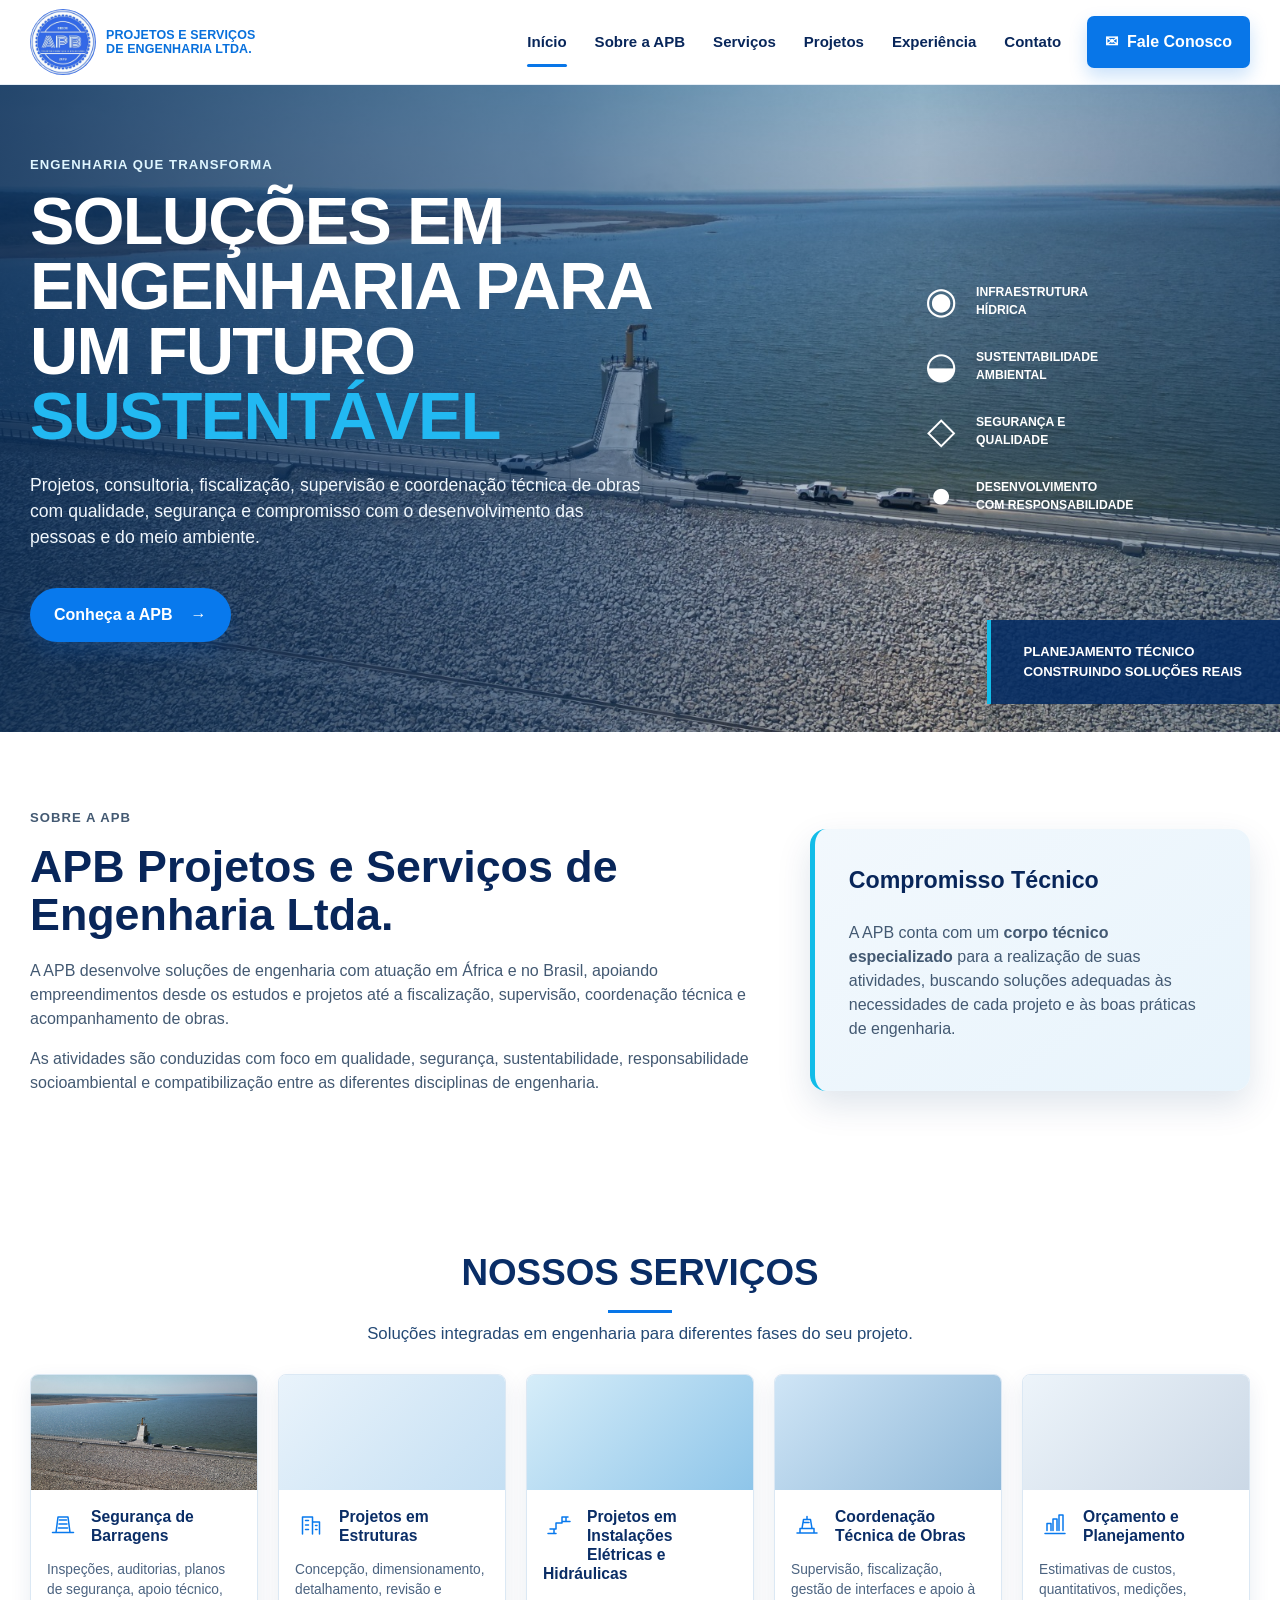
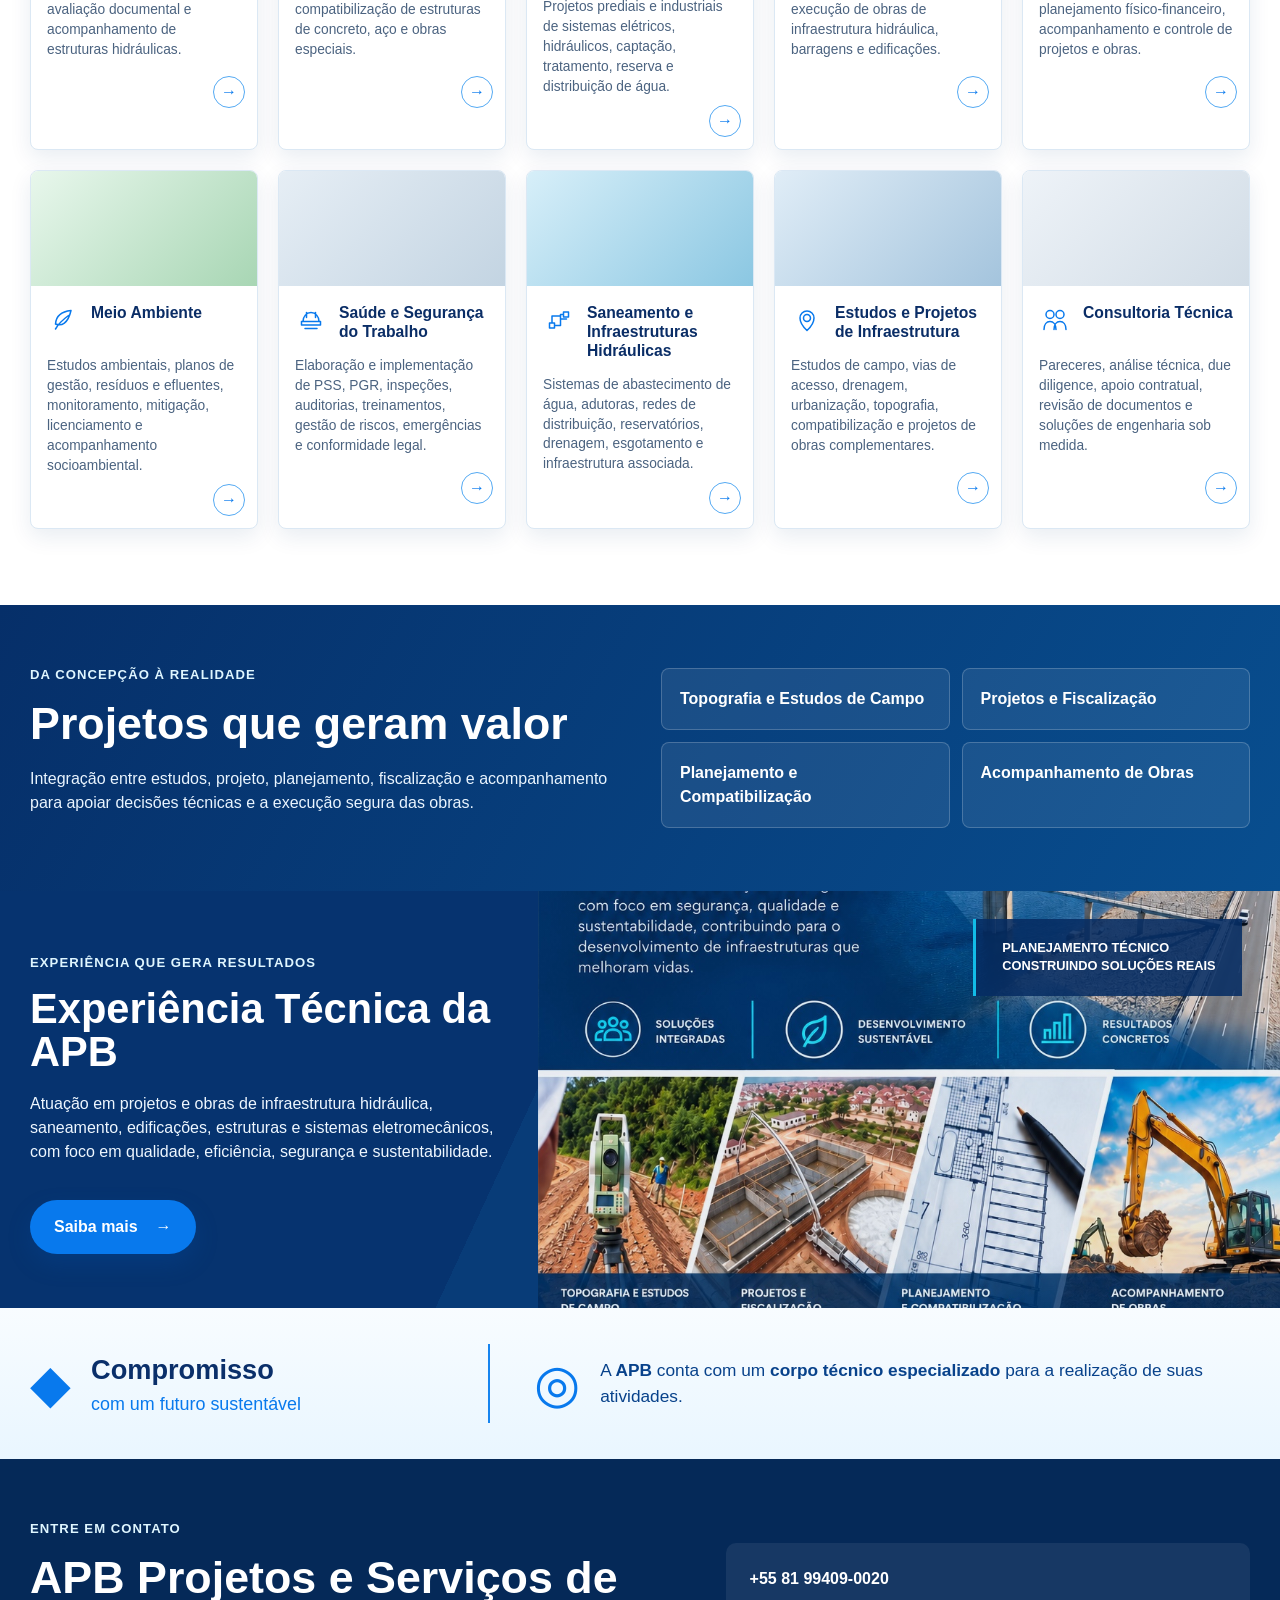
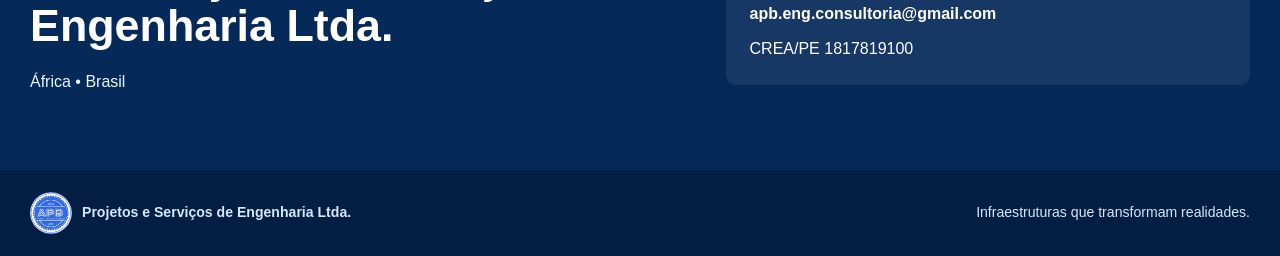
==== commit e8078486: "Add files via upload" ====
--- a/index.html
+++ b/index.html
@@ -3,130 +3,230 @@
 <head>
   <meta charset="utf-8" />
   <meta name="viewport" content="width=device-width, initial-scale=1" />
-  <meta name="description" content="APB Projetos e Serviços de Engenharia Ltda. Soluções integradas em engenharia, saneamento, HST, meio ambiente, projetos, fiscalização e coordenação técnica." />
+  <meta name="description" content="APB Projetos e Serviços de Engenharia Ltda. Soluções em engenharia, infraestrutura hidráulica, segurança de barragens, estruturas, instalações, meio ambiente, saúde e segurança do trabalho, coordenação técnica e planejamento." />
+  <meta name="theme-color" content="#073b78" />
   <title>APB Projetos e Serviços de Engenharia Ltda.</title>
   <link rel="stylesheet" href="./styles.css" />
 </head>
 <body>
   <header class="site-header">
     <div class="container header-inner">
-      <a class="brand" href="#inicio" aria-label="APB Engenharia - início">
-        <img src="./logo-apb.jpeg" alt="Logotipo da APB Projetos e Serviços de Engenharia Ltda." class="brand-logo" />
-        <div class="brand-copy">
-          <span class="brand-name">APB</span>
-          <span class="brand-legal">Projetos e Serviços de Engenharia Ltda.</span>
-        </div>
+      <a class="brand" href="#inicio" aria-label="Ir para o início">
+        <img src="./logo-apb.jpeg" alt="Logotipo da APB" class="brand-logo" />
+        <span class="brand-legal">Projetos e Serviços<br>de Engenharia Ltda.</span>
       </a>
-      <button class="menu-toggle" aria-label="Abrir menu" aria-expanded="false">☰</button>
-      <nav class="main-nav" aria-label="Navegação principal">
-        <a href="#empresa">Empresa</a>
+
+      <button class="menu-toggle" aria-label="Abrir menu" aria-expanded="false" aria-controls="main-nav">☰</button>
+      <nav id="main-nav" class="main-nav" aria-label="Navegação principal">
+        <a class="active" href="#inicio">Início</a>
+        <a href="#sobre">Sobre a APB</a>
         <a href="#servicos">Serviços</a>
+        <a href="#projetos">Projetos</a>
         <a href="#experiencia">Experiência</a>
         <a href="#contato">Contato</a>
       </nav>
+      <a class="header-cta" href="#contato" aria-label="Fale conosco">✉ <span>Fale Conosco</span></a>
     </div>
   </header>
 
   <main>
-    <section id="inicio" class="hero">
-      <img src="./hero.jpg" alt="Infraestrutura hidráulica e reservatório" class="hero-bg" onerror="this.style.display='none'" />
+    <section id="inicio" class="hero" aria-labelledby="hero-title">
+      <img src="./hero.jpg" alt="Barragem e reservatório, infraestrutura hidráulica" class="hero-bg" />
       <div class="hero-overlay"></div>
-      <div class="container hero-content">
-        <p class="eyebrow">África • Brasil</p>
-        <h1>Soluções de Engenharia para Infraestruturas que Transformam Realidades</h1>
-        <p class="hero-text">Planejamento, qualidade, segurança e compromisso técnico para o desenvolvimento de infraestruturas sustentáveis.</p>
-        <div class="hero-actions">
-          <a class="btn btn-primary" href="#servicos">Conheça nossos serviços</a>
-          <a class="btn btn-ghost" href="#contato">Fale com a APB</a>
-        </div>
-      </div>
-    </section>
-
-    <section id="empresa" class="section section-light">
-      <div class="container grid-2">
+      <div class="container hero-layout">
+        <div class="hero-copy">
+          <p class="eyebrow light">Engenharia que transforma</p>
+          <h1 id="hero-title">Soluções em Engenharia para um Futuro <span>Sustentável</span></h1>
+          <p>Projetos, consultoria, fiscalização, supervisão e coordenação técnica de obras com qualidade, segurança e compromisso com o desenvolvimento das pessoas e do meio ambiente.</p>
+          <a class="btn-primary" href="#sobre">Conheça a APB <span aria-hidden="true">→</span></a>
+        </div>
+
+        <aside class="hero-values" aria-label="Princípios de atuação">
+          <div><span class="value-icon" aria-hidden="true">◉</span><strong>Infraestrutura<br>Hídrica</strong></div>
+          <div><span class="value-icon" aria-hidden="true">◒</span><strong>Sustentabilidade<br>Ambiental</strong></div>
+          <div><span class="value-icon" aria-hidden="true">◇</span><strong>Segurança e<br>Qualidade</strong></div>
+          <div><span class="value-icon" aria-hidden="true">●</span><strong>Desenvolvimento<br>com Responsabilidade</strong></div>
+        </aside>
+      </div>
+      <div class="hero-tag">Planejamento Técnico<br>Construindo Soluções Reais</div>
+    </section>
+
+    <section id="sobre" class="section about-section">
+      <div class="container about-grid">
         <div>
-          <p class="eyebrow dark">Quem somos</p>
+          <p class="eyebrow">Sobre a APB</p>
           <h2>APB Projetos e Serviços de Engenharia Ltda.</h2>
-          <p>A APB atua na elaboração, revisão, coordenação técnica, fiscalização e acompanhamento de projetos e obras de engenharia, com experiência em África e no Brasil.</p>
-          <p>Nosso trabalho é orientado por rigor técnico, segurança, qualidade, sustentabilidade e responsabilidade socioambiental.</p>
-        </div>
-        <div class="card emphasis">
-          <h3>Barragem e Reservatório</h3>
-          <p>Atuação em estudos, projetos, revisão técnica, coordenação e fiscalização de barragens, reservatórios, canais e infraestruturas associadas.</p>
-        </div>
-      </div>
-    </section>
-
-    <section id="servicos" class="section section-blue">
+          <p>A APB desenvolve soluções de engenharia com atuação em África e no Brasil, apoiando empreendimentos desde os estudos e projetos até a fiscalização, supervisão, coordenação técnica e acompanhamento de obras.</p>
+          <p>As atividades são conduzidas com foco em qualidade, segurança, sustentabilidade, responsabilidade socioambiental e compatibilização entre as diferentes disciplinas de engenharia.</p>
+        </div>
+        <div class="about-panel">
+          <h3>Compromisso Técnico</h3>
+          <p>A APB conta com um <strong>corpo técnico especializado</strong> para a realização de suas atividades, buscando soluções adequadas às necessidades de cada projeto e às boas práticas de engenharia.</p>
+        </div>
+      </div>
+    </section>
+
+    <section id="servicos" class="section services-section" aria-labelledby="services-title">
       <div class="container">
-        <p class="eyebrow">Soluções integradas</p>
-        <h2>Portfólio de Serviços da <span class="apb-word">APB</span></h2>
-        <div class="service-grid">
-          <article class="service-card">
-            <h3>Água e Obras Hidráulicas</h3>
-            <p>Projetos de abastecimento de água, adutoras, redes de distribuição, ligações domiciliares, VRPs, válvulas, medidores e modelagem hidráulica.</p>
-          </article>
-          <article class="service-card">
-            <h3>Esgotamento e Drenagem</h3>
-            <p>Redes coletoras, elevatórias, ETEs, drenagem urbana, memoriais de cálculo, peças desenhadas e compatibilização de projetos.</p>
-          </article>
-          <article class="service-card">
-            <h3>Segurança do Trabalho / HST</h3>
-            <p>Gestão de riscos, inspeções, auditorias, PGR, PSS, PGAS, procedimentos seguros, capacitação e resposta a emergências.</p>
-          </article>
-          <article class="service-card">
-            <h3>Meio Ambiente e Gestão</h3>
-            <p>Estudos ambientais e sociais, gestão de resíduos e efluentes, monitoramento, mitigação e apoio documental.</p>
-          </article>
-        </div>
-
-        <div class="complementary">
-          <h3>Atividades Complementares</h3>
-          <div class="mini-grid">
-            <div><strong>Coordenação Técnica de Obras</strong><span>Infraestruturas hidráulicas e barragens.</span></div>
-            <div><strong>Projetos em Estruturas</strong><span>Concreto, aço e obras especiais.</span></div>
-            <div><strong>Instalações Elétricas e Hidráulicas</strong><span>Projetos prediais e industriais.</span></div>
-            <div><strong>Orçamento e Planejamento</strong><span>Estimativas, medições, custos e planejamento de obras.</span></div>
-          </div>
-        </div>
-      </div>
-    </section>
-
-    <section id="experiencia" class="section section-light">
-      <div class="container">
-        <p class="eyebrow dark">Da concepção à realidade</p>
-        <h2>Experiência Técnica da <span class="apb-word">APB</span></h2>
-        <div class="experience-layout">
-          <img src="./experience.jpg" alt="Experiência técnica da APB em engenharia" class="feature-image" onerror="this.style.display='none'" />
-          <div class="experience-list">
-            <div><strong>Projetos e Fiscalização</strong><span>Desenvolvimento, revisão e acompanhamento técnico.</span></div>
-            <div><strong>Planejamento e Compatibilização</strong><span>Integração entre disciplinas e controle de interfaces.</span></div>
-            <div><strong>Topografia e Estudos de Campo</strong><span>Levantamentos e apoio à implantação de obras.</span></div>
-            <div><strong>Acompanhamento de Obras</strong><span>Controle técnico, qualidade, segurança e progresso.</span></div>
-          </div>
-        </div>
-      </div>
-    </section>
-
-    <section class="section section-visual">
-      <div class="container visual-grid">
+        <div class="section-heading">
+          <h2 id="services-title">Nossos Serviços</h2>
+          <p>Soluções integradas em engenharia para diferentes fases do seu projeto.</p>
+        </div>
+
+        <div class="services-grid">
+          <article class="service-card" id="seguranca-barragens" tabindex="0">
+            <div class="service-image service-dam" role="img" aria-label="Barragem e reservatório"></div>
+            <div class="service-body">
+              <svg class="service-icon" viewBox="0 0 64 64" aria-hidden="true"><path d="M11 49h42M18 49l4-31h20l4 31M25 24h14M24 32h16M23 40h18"/></svg>
+              <h3>Segurança de Barragens</h3>
+              <p>Inspeções, auditorias, planos de segurança, apoio técnico, avaliação documental e acompanhamento de estruturas hidráulicas.</p>
+              <button class="service-more" type="button" data-service="Segurança de Barragens" aria-label="Ver detalhes de Segurança de Barragens">→</button>
+            </div>
+          </article>
+
+          <article class="service-card" tabindex="0">
+            <div class="service-image service-structure" role="img" aria-label="Projeto estrutural"></div>
+            <div class="service-body">
+              <svg class="service-icon" viewBox="0 0 64 64" aria-hidden="true"><path d="M15 52V18h20v34M35 28h14v24M21 25h6M21 34h6M21 43h6M41 35h3M41 43h3"/></svg>
+              <h3>Projetos em Estruturas</h3>
+              <p>Concepção, dimensionamento, detalhamento, revisão e compatibilização de estruturas de concreto, aço e obras especiais.</p>
+              <button class="service-more" type="button" data-service="Projetos em Estruturas" aria-label="Ver detalhes de Projetos em Estruturas">→</button>
+            </div>
+          </article>
+
+          <article class="service-card" tabindex="0">
+            <div class="service-image service-installations" role="img" aria-label="Instalações hidráulicas e elétricas"></div>
+            <div class="service-body">
+              <svg class="service-icon" viewBox="0 0 64 64" aria-hidden="true"><path d="M14 42h12V30h12V18h12M22 42v9M46 18v9M10 51h16M38 27h16"/></svg>
+              <h3>Projetos em Instalações Elétricas e Hidráulicas</h3>
+              <p>Projetos prediais e industriais de sistemas elétricos, hidráulicos, captação, tratamento, reserva e distribuição de água.</p>
+              <button class="service-more" type="button" data-service="Projetos em Instalações Elétricas e Hidráulicas" aria-label="Ver detalhes de Projetos em Instalações Elétricas e Hidráulicas">→</button>
+            </div>
+          </article>
+
+          <article class="service-card" tabindex="0">
+            <div class="service-image service-coordination" role="img" aria-label="Coordenação técnica de obras"></div>
+            <div class="service-body">
+              <svg class="service-icon" viewBox="0 0 64 64" aria-hidden="true"><path d="M12 50h40M18 50v-9h28v9M22 41l3-18h14l3 18M26 29h10M32 17v6"/></svg>
+              <h3>Coordenação Técnica de Obras</h3>
+              <p>Supervisão, fiscalização, gestão de interfaces e apoio à execução de obras de infraestrutura hidráulica, barragens e edificações.</p>
+              <button class="service-more" type="button" data-service="Coordenação Técnica de Obras" aria-label="Ver detalhes de Coordenação Técnica de Obras">→</button>
+            </div>
+          </article>
+
+          <article class="service-card" tabindex="0">
+            <div class="service-image service-budget" role="img" aria-label="Orçamento e planejamento"></div>
+            <div class="service-body">
+              <svg class="service-icon" viewBox="0 0 64 64" aria-hidden="true"><path d="M12 51h40M16 45V31h8v14M28 45V22h8v23M40 45V14h8v31"/></svg>
+              <h3>Orçamento e Planejamento</h3>
+              <p>Estimativas de custos, quantitativos, medições, planejamento físico-financeiro, acompanhamento e controle de projetos e obras.</p>
+              <button class="service-more" type="button" data-service="Orçamento e Planejamento" aria-label="Ver detalhes de Orçamento e Planejamento">→</button>
+            </div>
+          </article>
+
+          <article class="service-card" tabindex="0">
+            <div class="service-image service-environment" role="img" aria-label="Meio ambiente"></div>
+            <div class="service-body">
+              <svg class="service-icon" viewBox="0 0 64 64" aria-hidden="true"><path d="M48 13C30 15 18 24 17 40c12 5 25-1 31-27ZM17 50c7-12 15-19 26-27"/></svg>
+              <h3>Meio Ambiente</h3>
+              <p>Estudos ambientais, planos de gestão, resíduos e efluentes, monitoramento, mitigação, licenciamento e acompanhamento socioambiental.</p>
+              <button class="service-more" type="button" data-service="Meio Ambiente" aria-label="Ver detalhes de Meio Ambiente">→</button>
+            </div>
+          </article>
+
+          <article class="service-card" tabindex="0">
+            <div class="service-image service-hst" role="img" aria-label="Saúde e Segurança do Trabalho"></div>
+            <div class="service-body">
+              <svg class="service-icon" viewBox="0 0 64 64" aria-hidden="true"><path d="M16 35c0-10 7-18 16-18s16 8 16 18M13 35h38v7H13zM23 17v10M41 17v10M20 49h24"/></svg>
+              <h3>Saúde e Segurança do Trabalho</h3>
+              <p>Elaboração e implementação de PSS, PGR, inspeções, auditorias, treinamentos, gestão de riscos, emergências e conformidade legal.</p>
+              <button class="service-more" type="button" data-service="Saúde e Segurança do Trabalho" aria-label="Ver detalhes de Saúde e Segurança do Trabalho">→</button>
+            </div>
+          </article>
+
+          <article class="service-card" tabindex="0">
+            <div class="service-image service-water" role="img" aria-label="Saneamento e infraestrutura hidráulica"></div>
+            <div class="service-body">
+              <svg class="service-icon" viewBox="0 0 64 64" aria-hidden="true"><path d="M13 38h10v10H13zM41 16h10v10H41zM23 43h12V21h6M35 30h12M18 38V24h17"/></svg>
+              <h3>Saneamento e Infraestruturas Hidráulicas</h3>
+              <p>Sistemas de abastecimento de água, adutoras, redes de distribuição, reservatórios, drenagem, esgotamento e infraestrutura associada.</p>
+              <button class="service-more" type="button" data-service="Saneamento e Infraestruturas Hidráulicas" aria-label="Ver detalhes de Saneamento e Infraestruturas Hidráulicas">→</button>
+            </div>
+          </article>
+
+          <article class="service-card" tabindex="0">
+            <div class="service-image service-infra" role="img" aria-label="Estudos e projetos de infraestrutura"></div>
+            <div class="service-body">
+              <svg class="service-icon" viewBox="0 0 64 64" aria-hidden="true"><path d="M32 53s14-13 14-25a14 14 0 1 0-28 0c0 12 14 25 14 25Zm0-18a7 7 0 1 0 0-14 7 7 0 0 0 0 14Z"/></svg>
+              <h3>Estudos e Projetos de Infraestrutura</h3>
+              <p>Estudos de campo, vias de acesso, drenagem, urbanização, topografia, compatibilização e projetos de obras complementares.</p>
+              <button class="service-more" type="button" data-service="Estudos e Projetos de Infraestrutura" aria-label="Ver detalhes de Estudos e Projetos de Infraestrutura">→</button>
+            </div>
+          </article>
+
+          <article class="service-card" tabindex="0">
+            <div class="service-image service-consulting" role="img" aria-label="Consultoria técnica"></div>
+            <div class="service-body">
+              <svg class="service-icon" viewBox="0 0 64 64" aria-hidden="true"><path d="M22 29a8 8 0 1 0 0-16 8 8 0 0 0 0 16ZM42 29a8 8 0 1 0 0-16 8 8 0 0 0 0 16ZM10 51c0-10 5-16 12-16s12 6 12 16M30 51c0-10 5-16 12-16s12 6 12 16"/></svg>
+              <h3>Consultoria Técnica</h3>
+              <p>Pareceres, análise técnica, due diligence, apoio contratual, revisão de documentos e soluções de engenharia sob medida.</p>
+              <button class="service-more" type="button" data-service="Consultoria Técnica" aria-label="Ver detalhes de Consultoria Técnica">→</button>
+            </div>
+          </article>
+        </div>
+      </div>
+    </section>
+
+    <section id="projetos" class="section project-strip">
+      <div class="container project-grid">
         <div>
-          <p class="eyebrow">Engenharia com propósito</p>
-          <h2>Do projeto à execução</h2>
-          <p>Soluções técnicas orientadas para desempenho, segurança, sustentabilidade e geração de valor.</p>
-        </div>
-        <img src="./services.jpg" alt="Serviços de engenharia da APB" class="feature-image" onerror="this.style.display='none'" />
-      </div>
-    </section>
-
-    <section id="contato" class="section section-contact">
+          <p class="eyebrow light">Da concepção à realidade</p>
+          <h2>Projetos que geram valor</h2>
+          <p>Integração entre estudos, projeto, planejamento, fiscalização e acompanhamento para apoiar decisões técnicas e a execução segura das obras.</p>
+        </div>
+        <div class="project-points">
+          <span>Topografia e Estudos de Campo</span>
+          <span>Projetos e Fiscalização</span>
+          <span>Planejamento e Compatibilização</span>
+          <span>Acompanhamento de Obras</span>
+        </div>
+      </div>
+    </section>
+
+    <section id="experiencia" class="experience-section">
+      <div class="experience-text">
+        <div class="experience-inner">
+          <p class="eyebrow light">Experiência que gera resultados</p>
+          <h2>Experiência Técnica da APB</h2>
+          <p>Atuação em projetos e obras de infraestrutura hidráulica, saneamento, edificações, estruturas e sistemas eletromecânicos, com foco em qualidade, eficiência, segurança e sustentabilidade.</p>
+          <a class="btn-primary" href="#contato">Saiba mais <span aria-hidden="true">→</span></a>
+        </div>
+      </div>
+      <div class="experience-photo" role="img" aria-label="Equipe técnica em acompanhamento de obra"></div>
+      <div class="experience-tag">Planejamento Técnico<br>Construindo Soluções Reais</div>
+    </section>
+
+    <section class="commitment-section">
+      <div class="container commitment-grid">
+        <div class="commitment-title">
+          <span class="leaf-icon" aria-hidden="true">◆</span>
+          <div><strong>Compromisso</strong><span>com um futuro sustentável</span></div>
+        </div>
+        <div class="commitment-copy">
+          <span class="team-icon" aria-hidden="true">◎</span>
+          <p>A <strong>APB</strong> conta com um <strong>corpo técnico especializado</strong> para a realização de suas atividades.</p>
+        </div>
+      </div>
+    </section>
+
+    <section id="contato" class="contact-section">
       <div class="container contact-grid">
         <div>
-          <p class="eyebrow">Entre em contato</p>
+          <p class="eyebrow light">Entre em contato</p>
           <h2>APB Projetos e Serviços de Engenharia Ltda.</h2>
           <p>África • Brasil</p>
         </div>
-        <div class="contact-card">
+        <div class="contact-links">
           <a href="tel:+5581994090020">+55 81 99409-0020</a>
           <a href="mailto:apb.eng.consultoria@gmail.com">apb.eng.consultoria@gmail.com</a>
           <span>CREA/PE 1817819100</span>
@@ -137,13 +237,17 @@
 
   <footer class="site-footer">
     <div class="container footer-inner">
-      <div class="footer-brand">
-        <img src="./logo-apb.jpeg" alt="APB" class="footer-logo" />
-        <span>APB Projetos e Serviços de Engenharia Ltda.</span>
-      </div>
-      <span>Projetos que geram valor.</span>
+      <div class="footer-brand"><img src="./logo-apb.jpeg" alt="APB" /><span>Projetos e Serviços de Engenharia Ltda.</span></div>
+      <span>Infraestruturas que transformam realidades.</span>
     </div>
   </footer>
+
+  <dialog id="service-dialog" class="service-dialog" aria-labelledby="dialog-title">
+    <button class="dialog-close" type="button" aria-label="Fechar">×</button>
+    <h2 id="dialog-title">Serviço</h2>
+    <p id="dialog-copy"></p>
+    <a class="btn-primary" href="#contato" id="dialog-contact">Fale com a APB</a>
+  </dialog>
 
   <script src="./script.js"></script>
 </body>
--- a/styles.css
+++ b/styles.css
@@ -1,89 +1,164 @@
-:root {
-  --blue-900:#06356f;
-  --blue-800:#084884;
-  --blue-700:#0a5c9f;
-  --cyan:#14c6dc;
-  --ink:#11233f;
-  --muted:#627187;
-  --bg:#f4f8fb;
+:root{
+  --navy:#062d63;
+  --navy2:#073b78;
+  --blue:#0876e8;
+  --cyan:#12bce8;
+  --ink:#08265a;
+  --muted:#5d6d83;
+  --line:#dce9f5;
+  --panel:#f4f9fe;
   --white:#fff;
-  --radius:20px;
-  --shadow:0 18px 45px rgba(8,49,95,.12);
+  --shadow:0 14px 34px rgba(5,54,112,.13);
 }
 *{box-sizing:border-box}
 html{scroll-behavior:smooth}
-body{margin:0;font-family:Inter,Arial,Helvetica,sans-serif;color:var(--ink);background:#fff;line-height:1.55}
-img{max-width:100%;display:block}
-a{color:inherit;text-decoration:none}
-.container{width:min(1160px,calc(100% - 36px));margin:auto}
-.site-header{position:sticky;top:0;z-index:30;background:rgba(255,255,255,.96);backdrop-filter:blur(10px);border-bottom:1px solid #dbe8f1}
-.header-inner{min-height:88px;display:flex;align-items:center;gap:28px;justify-content:space-between}
-.brand{display:flex;align-items:center;gap:14px;min-width:0}
-.brand-logo{width:70px;height:70px;border-radius:50%;object-fit:cover;border:2px solid #e2eff9}
-.brand-copy{display:flex;flex-direction:column;line-height:1.05}
-/* Efeito de linhas inspirado no lettering do logotipo oficial */
-.brand-name,.apb-word{font-weight:900;letter-spacing:.08em;background:repeating-linear-gradient(0deg,var(--blue-900) 0 2px,transparent 2px 4px);-webkit-background-clip:text;background-clip:text;color:transparent;-webkit-text-stroke:.7px var(--blue-900)}
-.brand-name{font-size:2.2rem}
-.brand-legal{font-weight:800;text-transform:uppercase;font-size:.78rem;letter-spacing:.05em;color:var(--blue-900);margin-top:5px}
-.main-nav{display:flex;gap:24px;font-weight:700;color:var(--blue-900)}
-.main-nav a:hover{color:var(--cyan)}
-.menu-toggle{display:none;border:0;background:transparent;font-size:1.8rem;color:var(--blue-900)}
-.hero{position:relative;min-height:720px;display:grid;align-items:end;overflow:hidden;background:linear-gradient(135deg,#0a568f,#042c60)}
-.hero-bg{position:absolute;inset:0;width:100%;height:100%;object-fit:cover}
-.hero-overlay{position:absolute;inset:0;background:linear-gradient(90deg,rgba(2,39,84,.93) 0%,rgba(3,48,95,.65) 48%,rgba(3,48,95,.18) 100%)}
-.hero-content{position:relative;z-index:2;color:#fff;padding:130px 0 90px}
-.eyebrow{text-transform:uppercase;letter-spacing:.2em;font-weight:800;color:#65ebf7;font-size:.78rem;margin:0 0 12px}
-.eyebrow.dark{color:var(--blue-700)}
-.hero h1{font-size:clamp(2.5rem,6vw,5.2rem);line-height:.98;max-width:900px;margin:0 0 24px}
-.hero-text{font-size:1.18rem;max-width:680px;color:#e7f7ff}
-.hero-actions{display:flex;gap:14px;flex-wrap:wrap;margin-top:30px}
-.btn{padding:14px 20px;border-radius:999px;font-weight:800}
-.btn-primary{background:var(--cyan);color:#032e60}
-.btn-ghost{border:1px solid rgba(255,255,255,.6);color:#fff}
-.section{padding:90px 0}
-.section-light{background:#fff}
-.section-blue{background:linear-gradient(145deg,var(--blue-900),#052855);color:#fff}
-.section-visual{background:#eef7fb}
-.section-contact{background:var(--blue-900);color:#fff}
-.section h2{font-size:clamp(2rem,4vw,3.5rem);line-height:1.08;margin:0 0 24px}
-.grid-2,.visual-grid,.contact-grid{display:grid;grid-template-columns:1.3fr .7fr;gap:40px;align-items:center}
-.card{padding:34px;border-radius:var(--radius);background:#f0f7fb;box-shadow:var(--shadow)}
-.card.emphasis{border-left:6px solid var(--cyan)}
-.service-grid{display:grid;grid-template-columns:repeat(2,1fr);gap:22px;margin-top:38px}
-.service-card{background:rgba(255,255,255,.08);border:1px solid rgba(255,255,255,.13);padding:28px;border-radius:18px}
-.service-card h3,.complementary h3{margin-top:0}
-.complementary{margin-top:34px;padding:30px;border-radius:18px;background:rgba(1,25,59,.55)}
-.mini-grid{display:grid;grid-template-columns:repeat(4,1fr);gap:18px}
-.mini-grid div{padding-left:16px;border-left:3px solid var(--cyan)}
-.mini-grid strong,.experience-list strong{display:block;margin-bottom:5px}
-.mini-grid span{font-size:.92rem;color:#cfeaf6}
-.experience-layout{display:grid;grid-template-columns:1fr 1fr;gap:34px;align-items:stretch}
-.feature-image{width:100%;height:100%;min-height:420px;object-fit:cover;border-radius:20px;box-shadow:var(--shadow)}
-.experience-list{display:grid;gap:16px}
-.experience-list div{padding:24px;border-radius:16px;background:#f2f7fa;border:1px solid #dcebf3}
-.contact-card{display:grid;gap:12px;background:rgba(255,255,255,.08);padding:28px;border-radius:18px}
-.contact-card a{font-weight:800;color:#fff}
-.site-footer{background:#031f45;color:#d4e8f8;padding:24px 0}
-.footer-inner{display:flex;align-items:center;justify-content:space-between;gap:20px;flex-wrap:wrap}
-.footer-brand{display:flex;align-items:center;gap:12px;font-weight:700}
-.footer-logo{width:52px;height:52px;border-radius:50%;object-fit:cover}
-@media (max-width:900px){
+body{margin:0;font-family:Inter,Arial,Helvetica,sans-serif;color:var(--ink);background:#fff;line-height:1.5}
+img{display:block;max-width:100%}
+a{text-decoration:none;color:inherit}
+button{font:inherit}
+.container{width:min(1220px,calc(100% - 40px));margin:auto}
+
+.site-header{position:sticky;top:0;z-index:50;background:rgba(255,255,255,.98);border-bottom:1px solid #e6eef6;backdrop-filter:blur(10px)}
+.header-inner{min-height:84px;display:flex;align-items:center;gap:26px}
+.brand{display:flex;align-items:center;gap:10px;min-width:250px}
+.brand-logo{width:66px;height:66px;border-radius:50%;object-fit:cover}
+.brand-legal{font-weight:800;color:#0870dc;text-transform:uppercase;font-size:.78rem;line-height:1.15;letter-spacing:.01em}
+.main-nav{margin-left:auto;display:flex;align-items:center;gap:28px;font-weight:700;font-size:.94rem}
+.main-nav a{position:relative;padding:30px 0;color:#08265a}
+.main-nav a::after{content:"";position:absolute;left:0;right:0;bottom:16px;height:3px;background:transparent;border-radius:3px}
+.main-nav a:hover::after,.main-nav a.active::after{background:var(--blue)}
+.header-cta{display:inline-flex;gap:9px;align-items:center;background:var(--blue);color:#fff;padding:14px 18px;border-radius:7px;font-weight:800;box-shadow:0 8px 18px rgba(8,118,232,.22)}
+.menu-toggle{display:none;margin-left:auto;border:0;background:transparent;color:var(--navy);font-size:1.8rem}
+
+.hero{position:relative;min-height:595px;display:flex;align-items:center;overflow:hidden;background:#174b77;color:#fff}
+.hero-bg{position:absolute;inset:0;width:100%;height:100%;object-fit:cover;object-position:center center}
+.hero-overlay{position:absolute;inset:0;background:linear-gradient(90deg,rgba(4,40,83,.83) 0%,rgba(7,52,103,.55) 43%,rgba(7,52,103,.15) 72%,rgba(7,52,103,.34) 100%)}
+.hero-layout{position:relative;z-index:2;display:grid;grid-template-columns:1fr 330px;gap:72px;align-items:center;padding:70px 0 90px}
+.hero-copy{max-width:650px}
+.eyebrow{text-transform:uppercase;letter-spacing:.08em;font-weight:800;color:var(--blue);font-size:.82rem;margin:0 0 14px}
+.eyebrow.light{color:#dff6ff}
+.hero-copy h1{font-size:clamp(2.7rem,5.2vw,4.7rem);line-height:.98;margin:0 0 22px;text-transform:uppercase;letter-spacing:-.025em}
+.hero-copy h1 span{color:#22b9f2}
+.hero-copy>p:not(.eyebrow){font-size:1.1rem;max-width:620px;color:#f0f7fd}
+.btn-primary{display:inline-flex;align-items:center;gap:18px;background:#0879ed;color:#fff;border-radius:999px;padding:15px 24px;font-weight:800;margin-top:20px;box-shadow:0 10px 22px rgba(0,76,163,.28)}
+.hero-values{display:grid;gap:28px;align-self:center}
+.hero-values>div{display:grid;grid-template-columns:42px 1fr;align-items:center;gap:14px;color:#fff;font-size:.76rem;text-transform:uppercase}
+.value-icon{font-size:2.3rem;line-height:1;color:#fff;text-align:center}
+.hero-tag{position:absolute;right:0;bottom:28px;z-index:3;background:rgba(6,45,99,.9);padding:22px 38px 22px 32px;border-left:4px solid var(--cyan);text-transform:uppercase;font-weight:700;font-size:.82rem;line-height:1.55}
+
+.section{padding:76px 0}
+.about-section{background:#fff}
+.about-grid{display:grid;grid-template-columns:1.25fr .75fr;gap:46px;align-items:center}
+.about-grid h2,.project-strip h2,.contact-section h2{font-size:clamp(2rem,3.5vw,3.2rem);line-height:1.08;margin:0 0 20px}
+.about-grid p{color:#435972}
+.about-panel{background:linear-gradient(145deg,#f2f8fd,#e8f4fc);padding:34px;border-left:5px solid var(--cyan);border-radius:16px;box-shadow:var(--shadow)}
+.about-panel h3{margin-top:0;font-size:1.45rem}
+
+.services-section{padding-top:58px;background:#fff}
+.section-heading{text-align:center;margin-bottom:28px}
+.section-heading h2{font-size:2.3rem;text-transform:uppercase;margin:0;color:#092d66}
+.section-heading h2::after{content:"";display:block;width:64px;height:3px;background:var(--blue);margin:10px auto 8px}
+.section-heading p{margin:0;color:#244975;font-size:1.05rem}
+.services-grid{display:grid;grid-template-columns:repeat(5,1fr);gap:20px}
+.service-card{position:relative;background:#fff;border:1px solid #dbe8f4;border-radius:8px;overflow:hidden;box-shadow:0 8px 22px rgba(10,58,111,.09);transition:.22s ease;outline:none}
+.service-card:hover,.service-card:focus-within,.service-card:focus{transform:translateY(-4px);box-shadow:0 16px 32px rgba(10,58,111,.16);border-color:#a9cff3}
+.service-image{height:115px;background-size:cover;background-position:center}
+.service-dam{background-image:linear-gradient(rgba(0,0,0,.05),rgba(0,0,0,.05)),url('./hero.jpg')}
+.service-structure{background-image:linear-gradient(135deg,#e9f3fb,#c4dff3)}
+.service-installations{background-image:linear-gradient(135deg,#d6edf9,#8ec5e9)}
+.service-coordination{background-image:linear-gradient(135deg,#cfe5f6,#8fb8d8)}
+.service-budget{background-image:linear-gradient(135deg,#edf4fa,#cbd8e6)}
+.service-environment{background-image:linear-gradient(135deg,#e8f7ec,#a8d6b4)}
+.service-hst{background-image:linear-gradient(135deg,#e6eef5,#c3d4e2)}
+.service-water{background-image:linear-gradient(135deg,#d7eff9,#8bc7e2)}
+.service-infra{background-image:linear-gradient(135deg,#e0edf7,#a4c4dd)}
+.service-consulting{background-image:linear-gradient(135deg,#eef3f8,#d1dce6)}
+.service-body{position:relative;padding:18px 16px 52px;min-height:230px}
+.service-icon{width:32px;height:32px;fill:none;stroke:#0879ed;stroke-width:3;stroke-linecap:round;stroke-linejoin:round;float:left;margin:0 12px 6px 0}
+.service-card h3{font-size:.98rem;line-height:1.2;margin:0 0 14px;color:#0a2d66;min-height:38px}
+.service-card p{clear:both;color:#4b6380;font-size:.86rem;line-height:1.45;margin:0}
+.service-more{position:absolute;right:12px;bottom:12px;width:32px;height:32px;border-radius:50%;border:1px solid #55aaf3;background:#fff;color:#0879ed;font-weight:900;cursor:pointer}
+.service-more:hover,.service-more:focus{background:#0879ed;color:#fff;outline:2px solid #b9dcfb;outline-offset:2px}
+
+.project-strip{background:linear-gradient(120deg,#062f69,#084e8f);color:#fff;padding:60px 0}
+.project-grid{display:grid;grid-template-columns:1fr 1fr;gap:42px;align-items:center}
+.project-grid p{color:#eaf5ff}
+.project-points{display:grid;grid-template-columns:1fr 1fr;gap:12px}
+.project-points span{border:1px solid rgba(255,255,255,.2);background:rgba(255,255,255,.08);padding:18px;border-radius:8px;font-weight:700}
+
+.experience-section{position:relative;display:grid;grid-template-columns:42% 58%;min-height:390px;background:#083c78;color:#fff;overflow:hidden}
+.experience-text{background:linear-gradient(115deg,#06336f 0%,#06336f 86%,transparent 86%);position:relative;z-index:2}
+.experience-inner{max-width:550px;margin-left:auto;padding:62px 44px 54px 30px}
+.experience-inner h2{font-size:2.6rem;line-height:1.05;margin:0 0 18px}
+.experience-inner p{color:#eef7ff}
+.experience-photo{background-image:linear-gradient(rgba(3,45,91,.08),rgba(3,45,91,.08)),url('./experience.jpg');background-size:cover;background-position:center}
+.experience-tag{position:absolute;right:3%;top:28px;background:rgba(6,45,99,.88);border-left:3px solid var(--cyan);padding:20px 26px;z-index:3;text-transform:uppercase;font-weight:700;font-size:.8rem;line-height:1.45}
+
+.commitment-section{background:linear-gradient(180deg,#f8fcff,#e9f6ff);padding:36px 0}
+.commitment-grid{display:grid;grid-template-columns:.9fr 1.4fr;align-items:center;gap:44px}
+.commitment-title,.commitment-copy{display:flex;align-items:center;gap:20px}
+.commitment-title{padding-right:34px;border-right:2px solid #1684ef}
+.commitment-title strong{display:block;font-size:1.7rem;color:#0a2f6a}
+.commitment-title span:not(.leaf-icon){display:block;color:#0879ed;font-size:1.12rem}
+.commitment-copy p{margin:0;color:#08428b;font-size:1.08rem}
+.leaf-icon,.team-icon{font-size:3.3rem;color:#0879ed}
+
+.contact-section{background:#052958;color:#fff;padding:60px 0}
+.contact-grid{display:grid;grid-template-columns:1fr .8fr;gap:40px;align-items:center}
+.contact-grid p{color:#e9f6ff}
+.contact-links{display:grid;gap:11px;background:rgba(255,255,255,.07);padding:24px;border-radius:10px}
+.contact-links a{font-weight:700}
+
+.site-footer{background:#031e43;color:#d5e8f9;padding:22px 0}
+.footer-inner{display:flex;justify-content:space-between;align-items:center;gap:18px;flex-wrap:wrap;font-size:.88rem}
+.footer-brand{display:flex;align-items:center;gap:10px;font-weight:700}
+.footer-brand img{width:42px;height:42px;border-radius:50%;object-fit:cover}
+
+.service-dialog{max-width:560px;width:calc(100% - 32px);border:0;border-radius:16px;padding:34px;box-shadow:0 24px 80px rgba(0,29,67,.28);color:#0b2b5f}
+.service-dialog::backdrop{background:rgba(2,24,51,.62)}
+.dialog-close{position:absolute;right:14px;top:10px;border:0;background:transparent;font-size:2rem;color:#31577f;cursor:pointer}
+.service-dialog h2{margin:0 36px 12px 0}
+.service-dialog p{color:#49627e}
+
+@media (max-width:1100px){
+  .services-grid{grid-template-columns:repeat(3,1fr)}
+  .main-nav{gap:17px;font-size:.87rem}
+  .brand{min-width:220px}
+}
+@media (max-width:860px){
+  .header-inner{min-height:76px}
+  .brand-logo{width:58px;height:58px}
+  .brand{min-width:0}
+  .header-cta{display:none}
   .menu-toggle{display:block}
-  .main-nav{position:absolute;top:88px;left:0;right:0;background:#fff;display:none;flex-direction:column;padding:22px 30px;border-bottom:1px solid #dbe8f1}
+  .main-nav{display:none;position:absolute;top:76px;left:0;right:0;background:#fff;flex-direction:column;align-items:stretch;padding:16px 24px;border-bottom:1px solid #dce8f4;box-shadow:0 12px 25px rgba(0,35,80,.12)}
   .main-nav.open{display:flex}
-  .grid-2,.visual-grid,.contact-grid,.experience-layout{grid-template-columns:1fr}
-  .mini-grid{grid-template-columns:repeat(2,1fr)}
-  .hero{min-height:640px}
+  .main-nav a{padding:9px 0}
+  .main-nav a::after{display:none}
+  .hero-layout{grid-template-columns:1fr;padding:76px 0 120px}
+  .hero-values{grid-template-columns:1fr 1fr;gap:20px}
+  .hero-tag{bottom:16px;padding:16px 24px}
+  .about-grid,.project-grid,.commitment-grid,.contact-grid{grid-template-columns:1fr}
+  .commitment-title{border-right:0;border-bottom:2px solid #1684ef;padding:0 0 22px}
+  .experience-section{grid-template-columns:1fr;min-height:0}
+  .experience-text{background:#06336f}
+  .experience-inner{max-width:none;margin:0;padding:50px 24px}
+  .experience-photo{min-height:330px}
+  .services-grid{grid-template-columns:repeat(2,1fr)}
 }
-@media (max-width:620px){
-  .container{width:min(100% - 24px,1160px)}
-  .header-inner{min-height:76px}
-  .brand-logo{width:56px;height:56px}
-  .brand-name{font-size:1.6rem}
-  .brand-legal{font-size:.62rem;max-width:220px}
-  .main-nav{top:76px}
-  .hero-content{padding:110px 0 65px}
-  .section{padding:64px 0}
-  .service-grid,.mini-grid{grid-template-columns:1fr}
-  .hero h1{font-size:2.55rem}
+@media (max-width:560px){
+  .container{width:min(100% - 24px,1220px)}
+  .brand-legal{font-size:.62rem}
+  .brand-logo{width:52px;height:52px}
+  .hero{min-height:620px}
+  .hero-copy h1{font-size:2.55rem}
+  .hero-copy>p:not(.eyebrow){font-size:1rem}
+  .hero-values{grid-template-columns:1fr 1fr;font-size:.7rem}
+  .hero-tag{font-size:.7rem}
+  .services-grid{grid-template-columns:1fr}
+  .service-image{height:150px}
+  .service-body{min-height:auto}
+  .project-points{grid-template-columns:1fr}
+  .experience-inner h2{font-size:2.1rem}
+  .experience-tag{position:static;background:#062f69;border-left:0;border-top:3px solid var(--cyan)}
 }
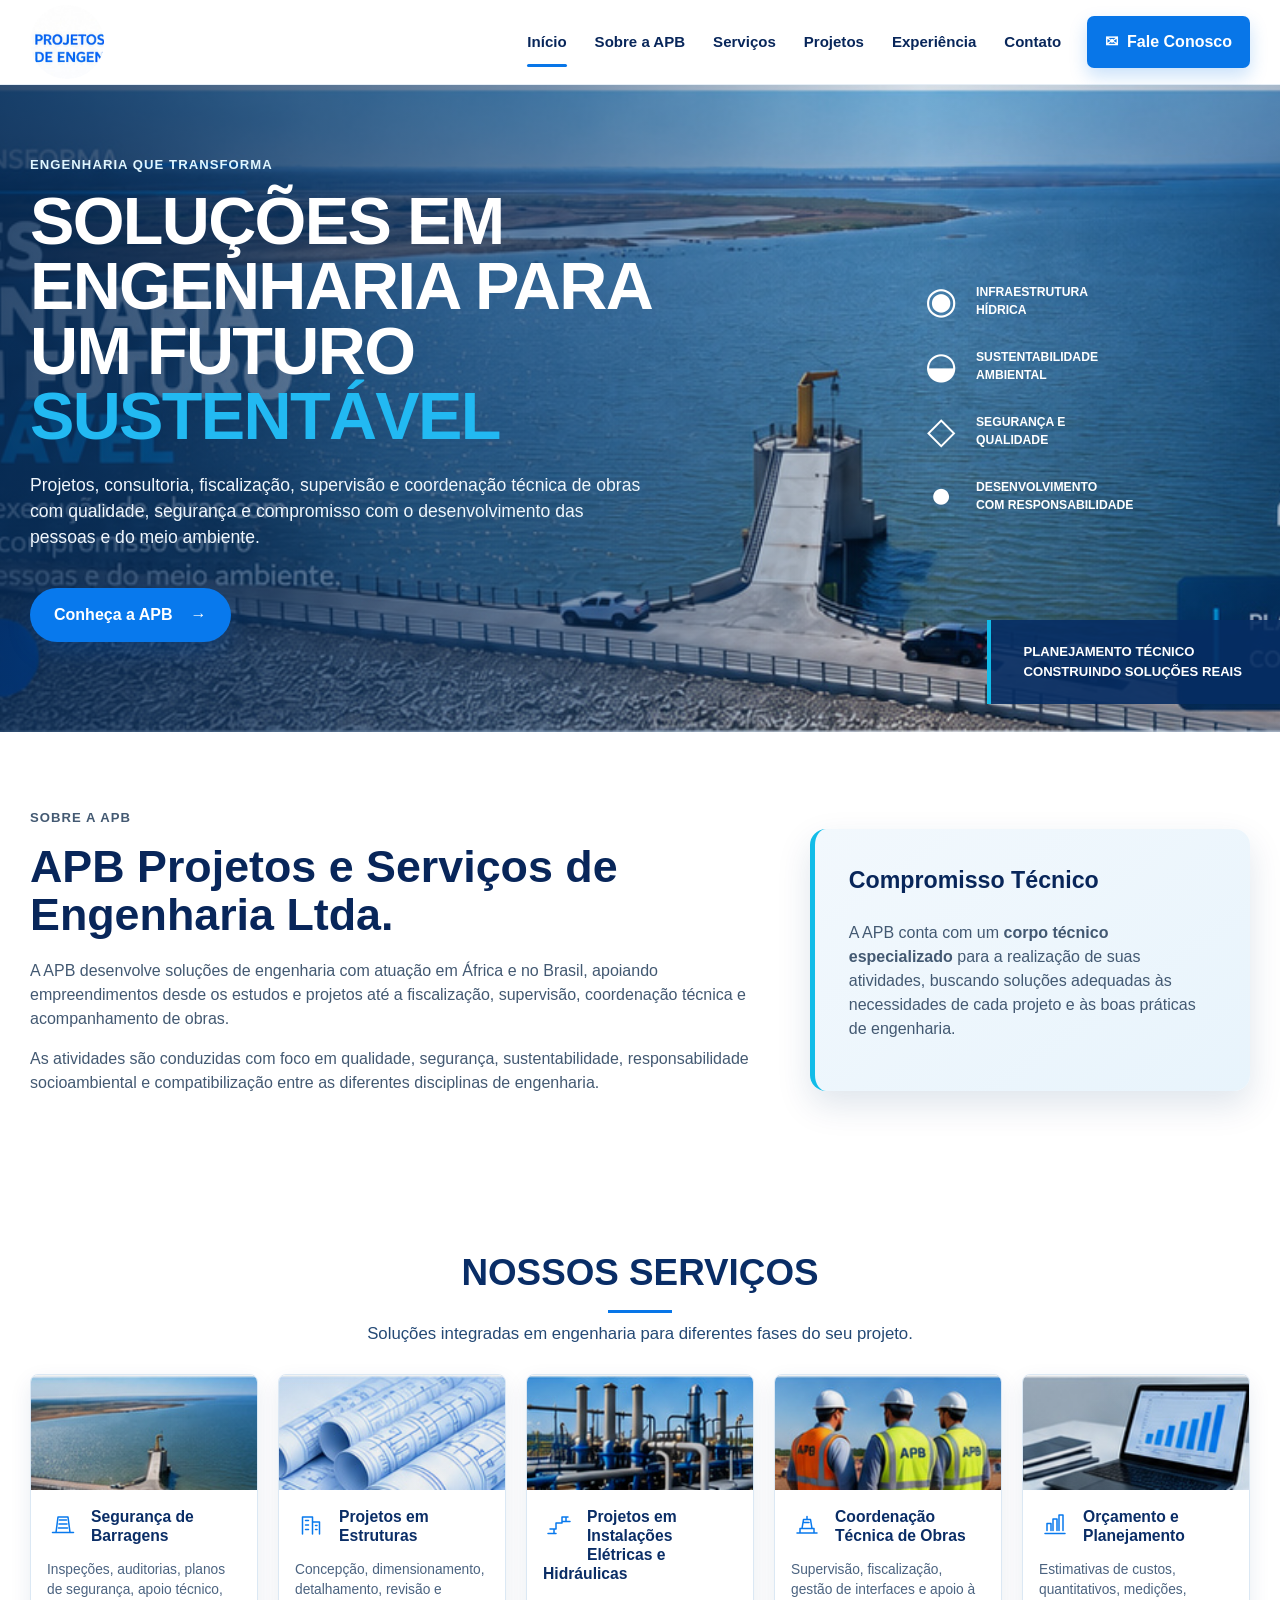
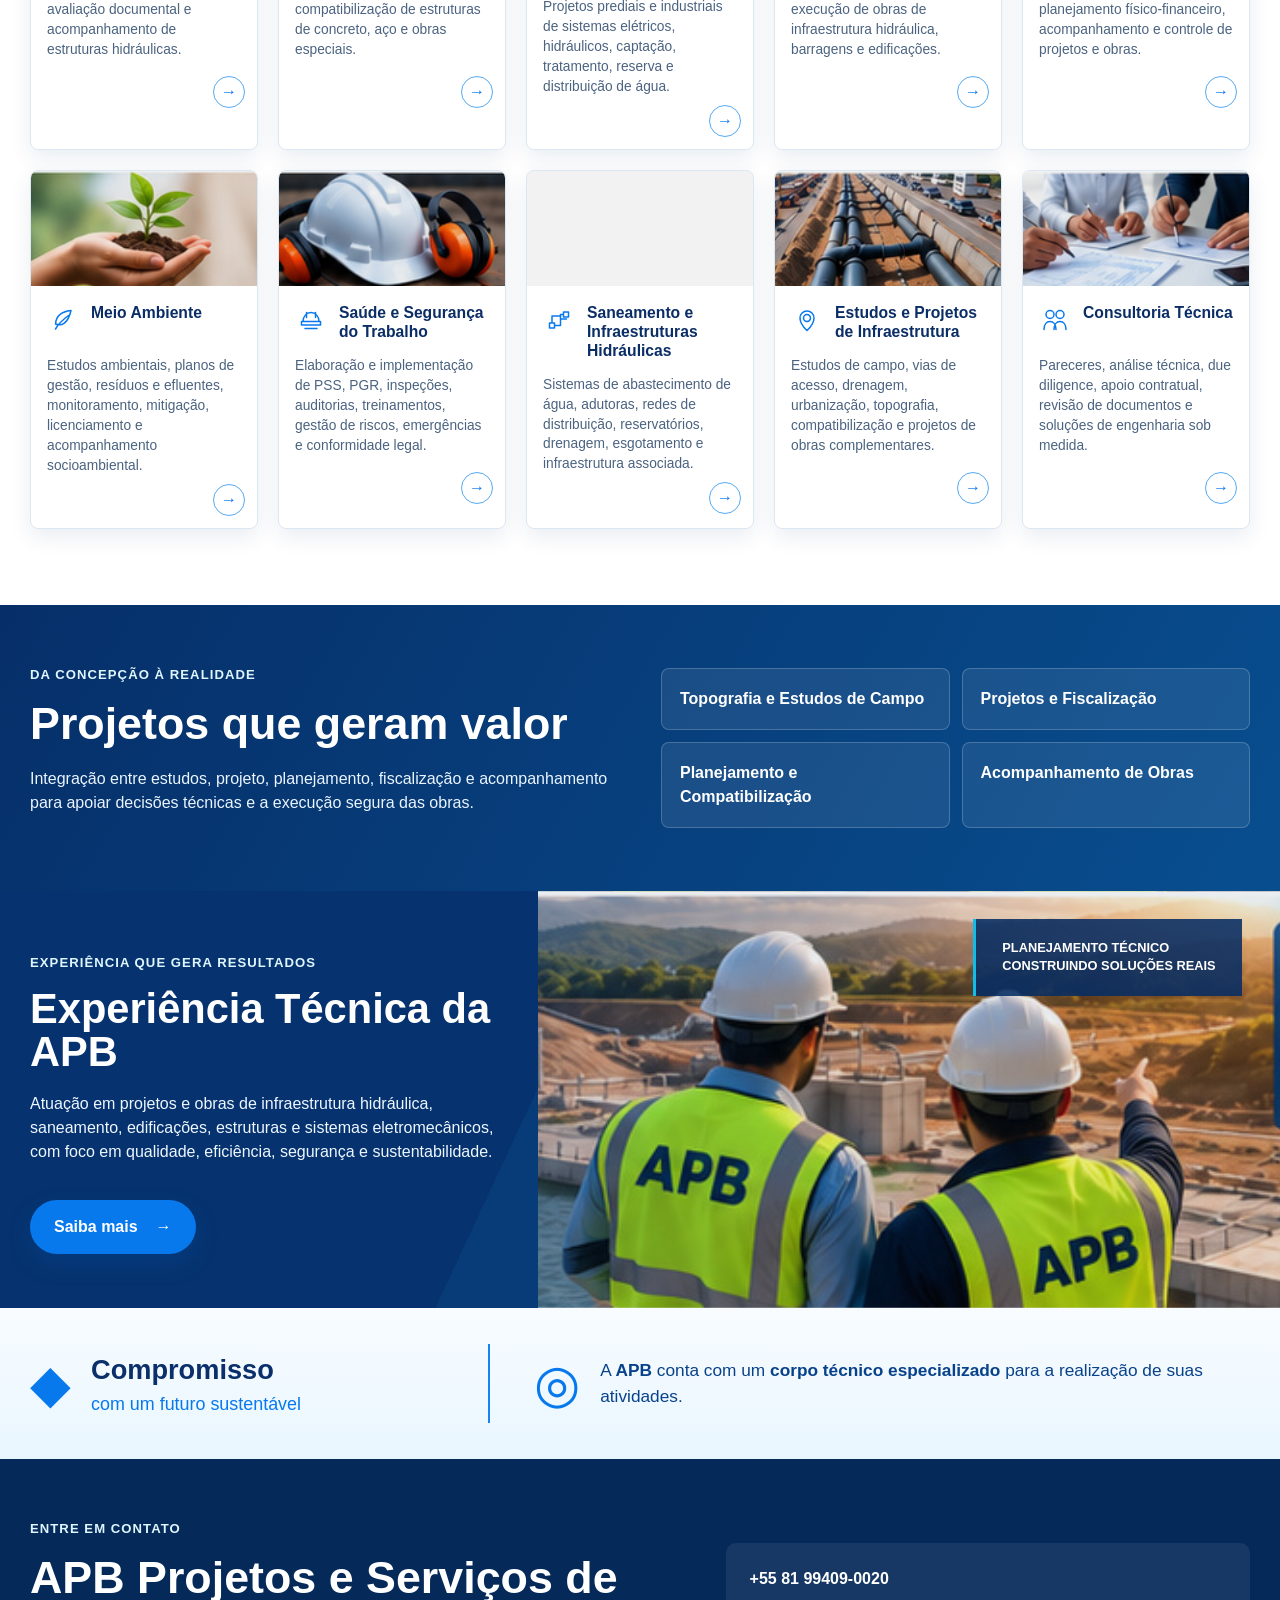
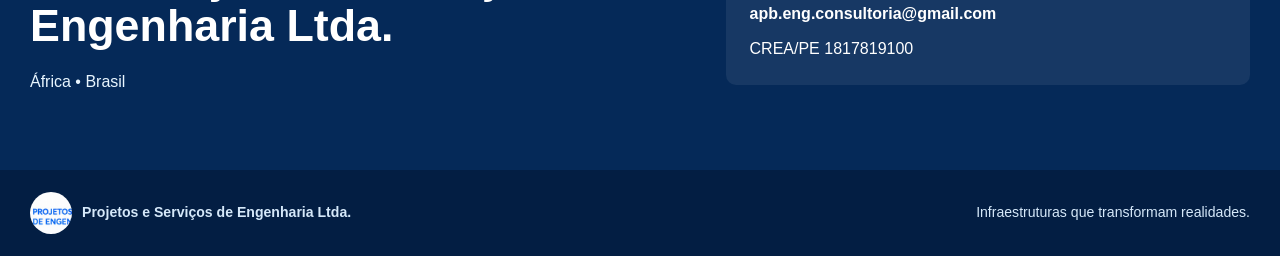
==== commit 12682f2f: "Add files via upload" ====
--- a/index.html
+++ b/index.html
@@ -12,8 +12,7 @@
   <header class="site-header">
     <div class="container header-inner">
       <a class="brand" href="#inicio" aria-label="Ir para o início">
-        <img src="./logo-apb.jpeg" alt="Logotipo da APB" class="brand-logo" />
-        <span class="brand-legal">Projetos e Serviços<br>de Engenharia Ltda.</span>
+        <img src="./00_logo_apb.jpg" alt="Logotipo da APB" class="brand-logo" />
       </a>
 
       <button class="menu-toggle" aria-label="Abrir menu" aria-expanded="false" aria-controls="main-nav">☰</button>
@@ -31,7 +30,7 @@
 
   <main>
     <section id="inicio" class="hero" aria-labelledby="hero-title">
-      <img src="./hero.jpg" alt="Barragem e reservatório, infraestrutura hidráulica" class="hero-bg" />
+      <img src="./01_capa_barragem.jpg" alt="Barragem e reservatório, infraestrutura hidráulica" class="hero-bg" />
       <div class="hero-overlay"></div>
       <div class="container hero-layout">
         <div class="hero-copy">
@@ -237,7 +236,7 @@
 
   <footer class="site-footer">
     <div class="container footer-inner">
-      <div class="footer-brand"><img src="./logo-apb.jpeg" alt="APB" /><span>Projetos e Serviços de Engenharia Ltda.</span></div>
+      <div class="footer-brand"><img src="./00_logo_apb.jpg" alt="APB" /><span>Projetos e Serviços de Engenharia Ltda.</span></div>
       <span>Infraestruturas que transformam realidades.</span>
     </div>
   </footer>
--- a/styles.css
+++ b/styles.css
@@ -20,8 +20,8 @@
 
 .site-header{position:sticky;top:0;z-index:50;background:rgba(255,255,255,.98);border-bottom:1px solid #e6eef6;backdrop-filter:blur(10px)}
 .header-inner{min-height:84px;display:flex;align-items:center;gap:26px}
-.brand{display:flex;align-items:center;gap:10px;min-width:250px}
-.brand-logo{width:66px;height:66px;border-radius:50%;object-fit:cover}
+.brand{display:flex;align-items:center;gap:10px;min-width:90px}
+.brand-logo{width:74px;height:74px;border-radius:50%;object-fit:cover}
 .brand-legal{font-weight:800;color:#0870dc;text-transform:uppercase;font-size:.78rem;line-height:1.15;letter-spacing:.01em}
 .main-nav{margin-left:auto;display:flex;align-items:center;gap:28px;font-weight:700;font-size:.94rem}
 .main-nav a{position:relative;padding:30px 0;color:#08265a}
@@ -63,16 +63,16 @@
 .service-card{position:relative;background:#fff;border:1px solid #dbe8f4;border-radius:8px;overflow:hidden;box-shadow:0 8px 22px rgba(10,58,111,.09);transition:.22s ease;outline:none}
 .service-card:hover,.service-card:focus-within,.service-card:focus{transform:translateY(-4px);box-shadow:0 16px 32px rgba(10,58,111,.16);border-color:#a9cff3}
 .service-image{height:115px;background-size:cover;background-position:center}
-.service-dam{background-image:linear-gradient(rgba(0,0,0,.05),rgba(0,0,0,.05)),url('./hero.jpg')}
-.service-structure{background-image:linear-gradient(135deg,#e9f3fb,#c4dff3)}
-.service-installations{background-image:linear-gradient(135deg,#d6edf9,#8ec5e9)}
-.service-coordination{background-image:linear-gradient(135deg,#cfe5f6,#8fb8d8)}
-.service-budget{background-image:linear-gradient(135deg,#edf4fa,#cbd8e6)}
-.service-environment{background-image:linear-gradient(135deg,#e8f7ec,#a8d6b4)}
-.service-hst{background-image:linear-gradient(135deg,#e6eef5,#c3d4e2)}
-.service-water{background-image:linear-gradient(135deg,#d7eff9,#8bc7e2)}
-.service-infra{background-image:linear-gradient(135deg,#e0edf7,#a4c4dd)}
-.service-consulting{background-image:linear-gradient(135deg,#eef3f8,#d1dce6)}
+.service-dam{background-image:linear-gradient(rgba(0,0,0,.05),rgba(0,0,0,.05)),url('./02_seguranca_barragens.jpg')}
+.service-structure{background-image:linear-gradient(rgba(0,0,0,.05),rgba(0,0,0,.05)),url('./03_projetos_estruturas.jpg')}
+.service-installations{background-image:linear-gradient(rgba(0,0,0,.05),rgba(0,0,0,.05)),url('./04_instalacoes_eletricas_hidraulicas.jpg')}
+.service-coordination{background-image:linear-gradient(rgba(0,0,0,.05),rgba(0,0,0,.05)),url('./05_coordenacao_tecnica_obras.jpg')}
+.service-budget{background-image:linear-gradient(rgba(0,0,0,.05),rgba(0,0,0,.05)),url('./06_orcamento_planejamento.jpg')}
+.service-environment{background-image:linear-gradient(rgba(0,0,0,.05),rgba(0,0,0,.05)),url('./07_meio_ambiente.jpg')}
+.service-hst{background-image:linear-gradient(rgba(0,0,0,.05),rgba(0,0,0,.05)),url('./08_saude_seguranca_trabalho.jpg')}
+.service-water{background-image:linear-gradient(rgba(0,0,0,.05),rgba(0,0,0,.05)),url('./09_saneamento_infraestrutura.jpg')}
+.service-infra{background-image:linear-gradient(rgba(0,0,0,.05),rgba(0,0,0,.05)),url('./10_estudos_projetos_infraestrutura.jpg')}
+.service-consulting{background-image:linear-gradient(rgba(0,0,0,.05),rgba(0,0,0,.05)),url('./11_consultoria_tecnica.jpg')}
 .service-body{position:relative;padding:18px 16px 52px;min-height:230px}
 .service-icon{width:32px;height:32px;fill:none;stroke:#0879ed;stroke-width:3;stroke-linecap:round;stroke-linejoin:round;float:left;margin:0 12px 6px 0}
 .service-card h3{font-size:.98rem;line-height:1.2;margin:0 0 14px;color:#0a2d66;min-height:38px}
@@ -91,7 +91,7 @@
 .experience-inner{max-width:550px;margin-left:auto;padding:62px 44px 54px 30px}
 .experience-inner h2{font-size:2.6rem;line-height:1.05;margin:0 0 18px}
 .experience-inner p{color:#eef7ff}
-.experience-photo{background-image:linear-gradient(rgba(3,45,91,.08),rgba(3,45,91,.08)),url('./experience.jpg');background-size:cover;background-position:center}
+.experience-photo{background-image:linear-gradient(rgba(3,45,91,.08),rgba(3,45,91,.08)),url('./12_equipe_apb_coletes.jpg');background-size:cover;background-position:center}
 .experience-tag{position:absolute;right:3%;top:28px;background:rgba(6,45,99,.88);border-left:3px solid var(--cyan);padding:20px 26px;z-index:3;text-transform:uppercase;font-weight:700;font-size:.8rem;line-height:1.45}
 
 .commitment-section{background:linear-gradient(180deg,#f8fcff,#e9f6ff);padding:36px 0}
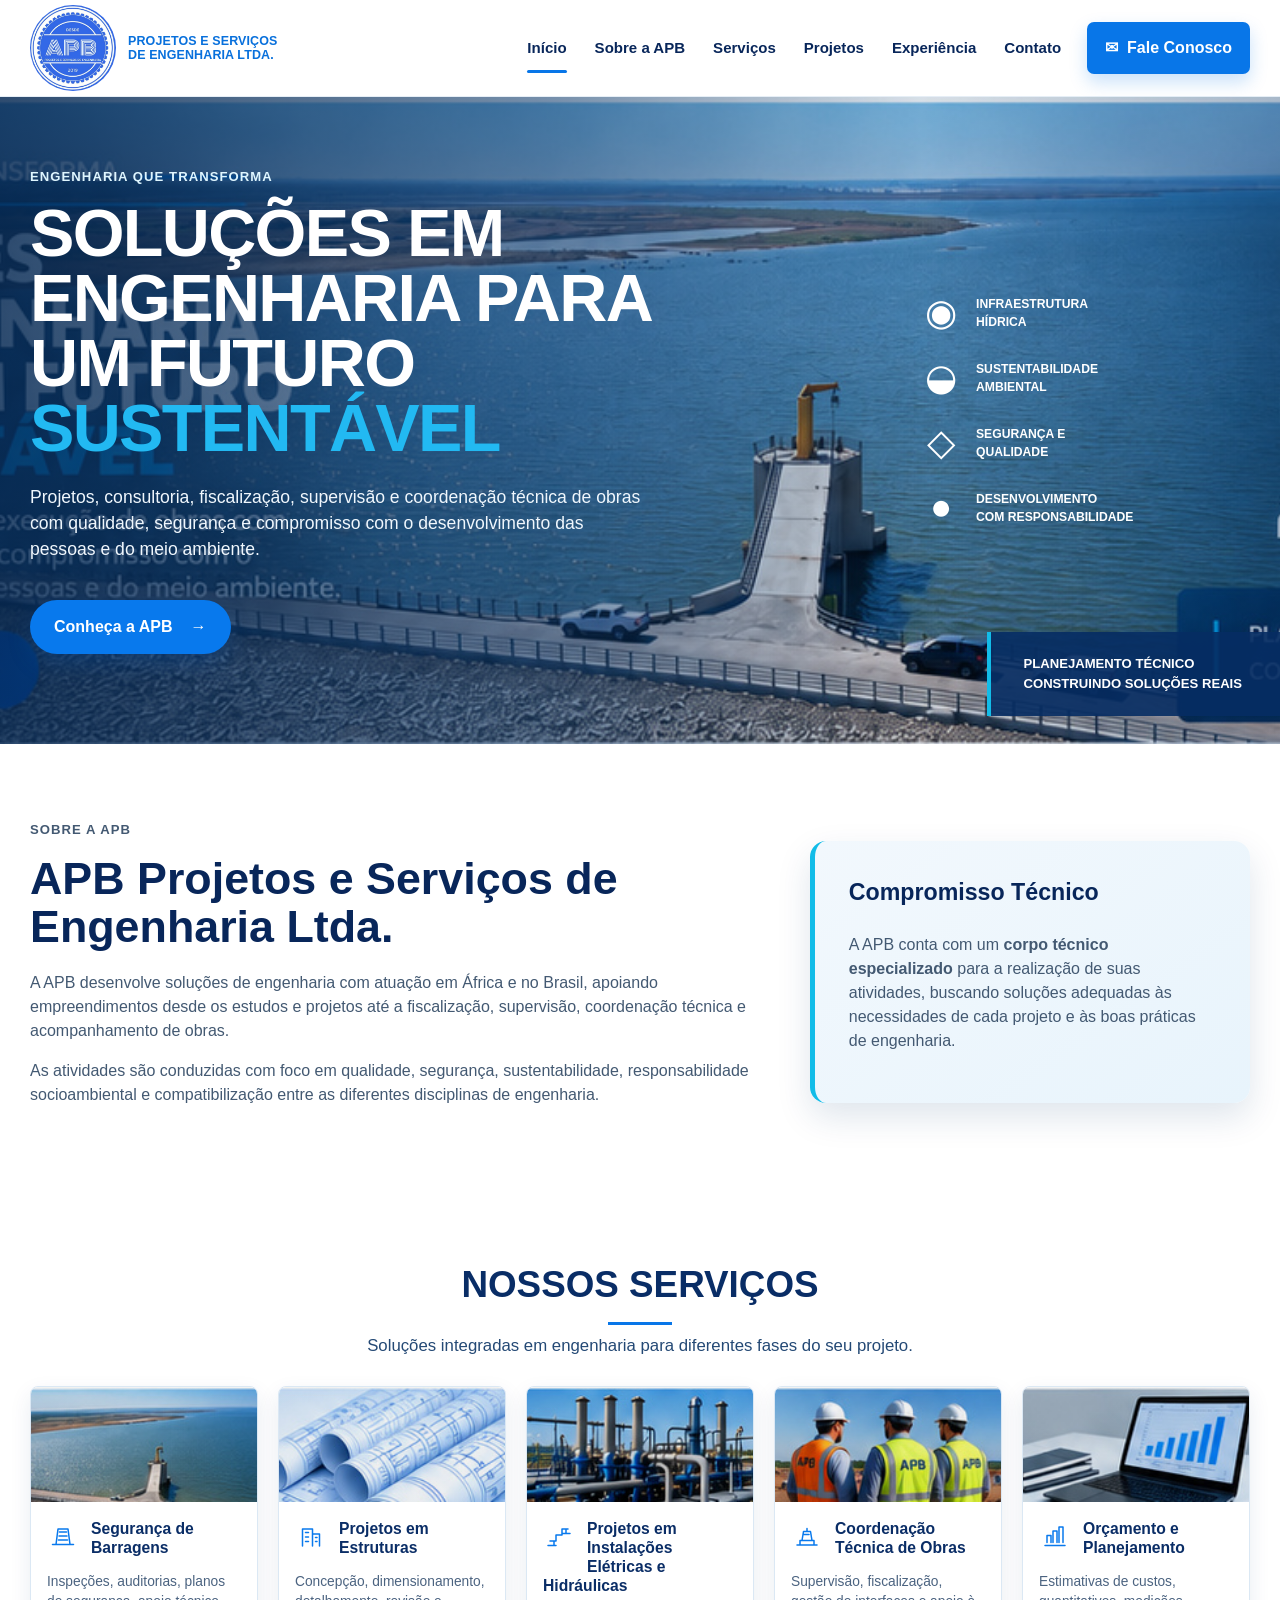
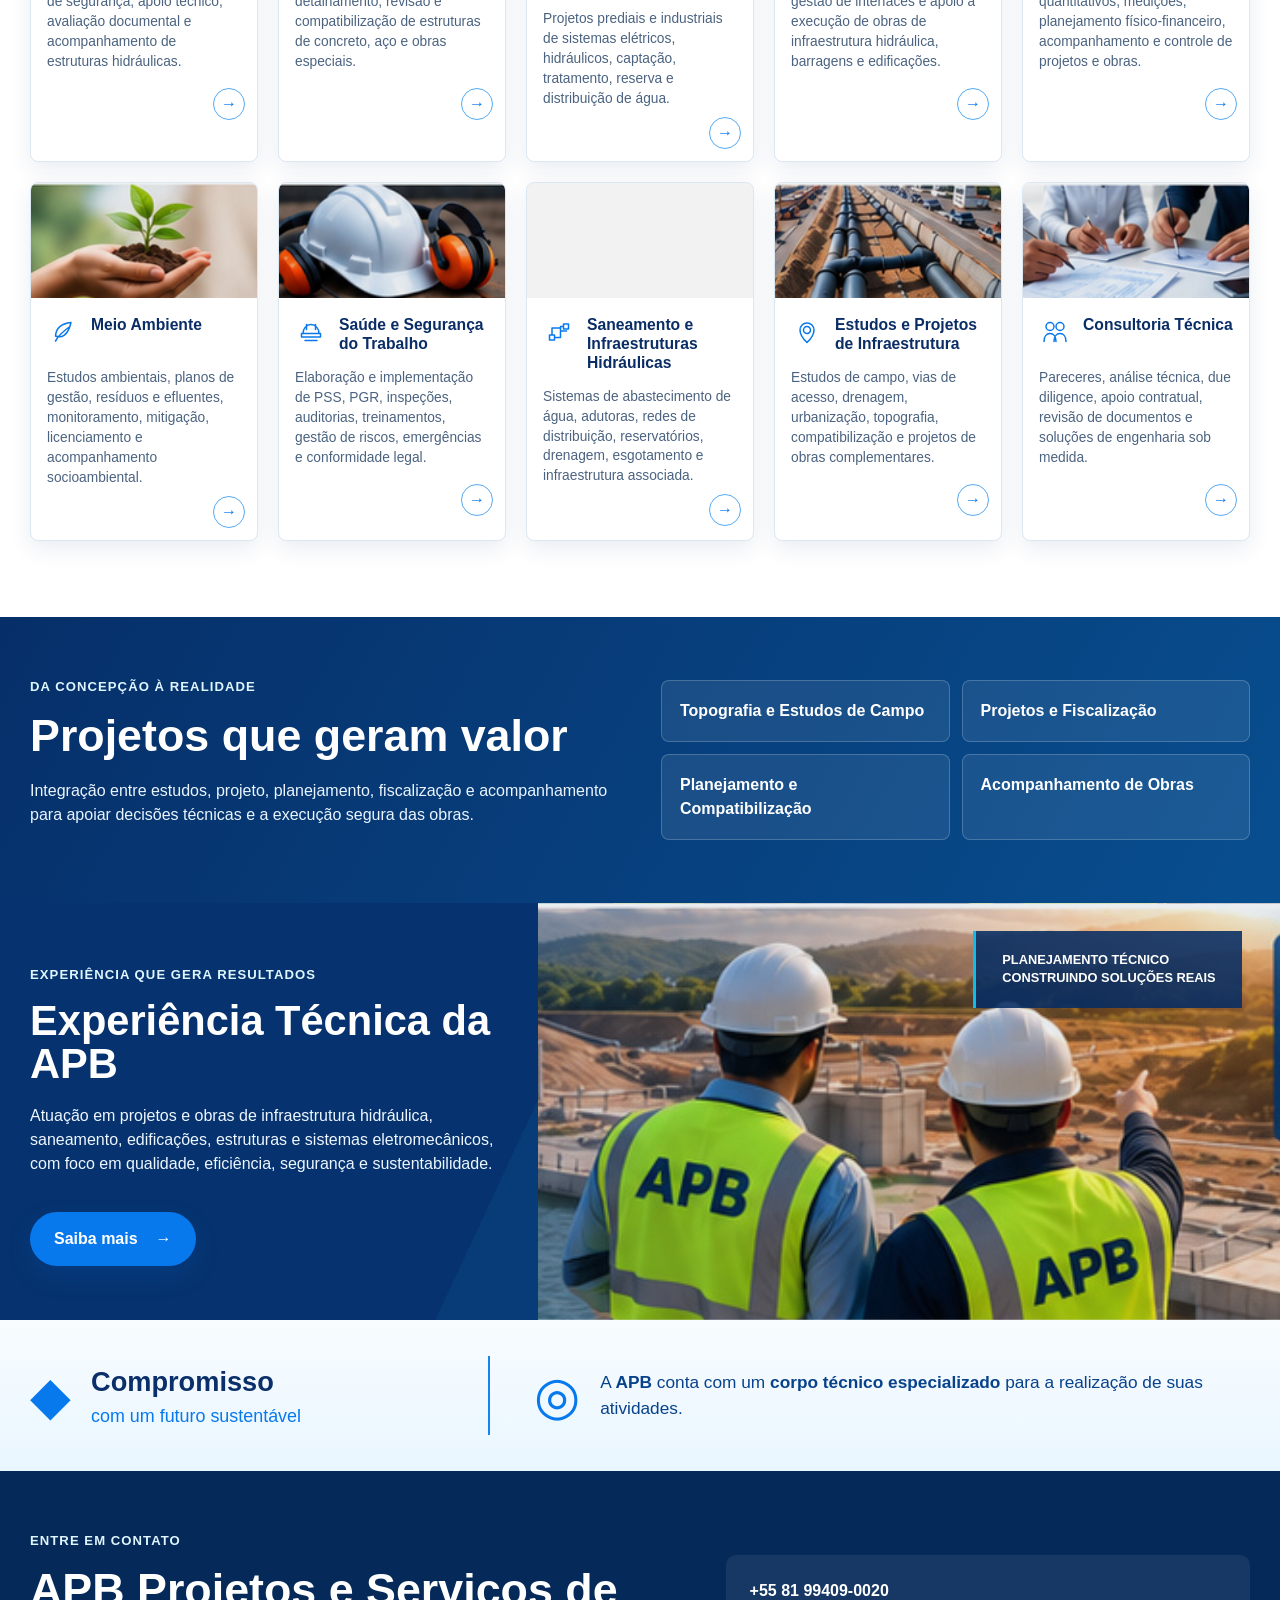
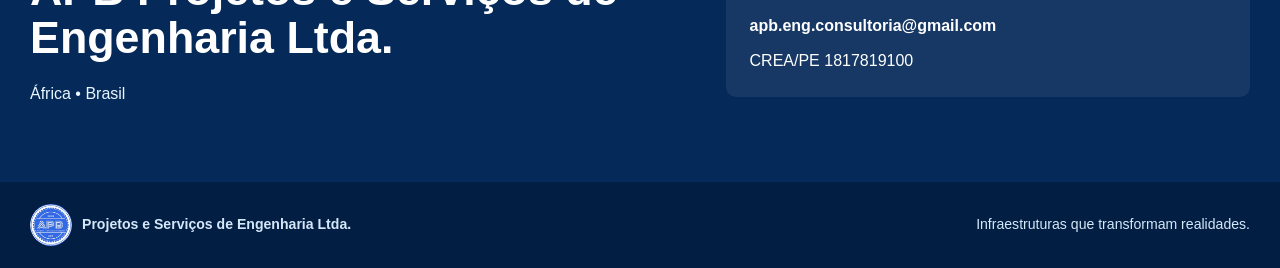
==== commit f0419574: "Add files via upload" ====
--- a/index.html
+++ b/index.html
@@ -13,6 +13,7 @@
     <div class="container header-inner">
       <a class="brand" href="#inicio" aria-label="Ir para o início">
         <img src="./00_logo_apb.jpg" alt="Logotipo da APB" class="brand-logo" />
+        <span class="brand-legal">Projetos e Serviços<br>de Engenharia Ltda.</span>
       </a>
 
       <button class="menu-toggle" aria-label="Abrir menu" aria-expanded="false" aria-controls="main-nav">☰</button>
--- a/styles.css
+++ b/styles.css
@@ -19,9 +19,9 @@
 .container{width:min(1220px,calc(100% - 40px));margin:auto}
 
 .site-header{position:sticky;top:0;z-index:50;background:rgba(255,255,255,.98);border-bottom:1px solid #e6eef6;backdrop-filter:blur(10px)}
-.header-inner{min-height:84px;display:flex;align-items:center;gap:26px}
-.brand{display:flex;align-items:center;gap:10px;min-width:90px}
-.brand-logo{width:74px;height:74px;border-radius:50%;object-fit:cover}
+.header-inner{min-height:96px;display:flex;align-items:center;gap:26px}
+.brand{display:flex;align-items:center;gap:12px;min-width:285px}
+.brand-logo{width:86px;height:86px;border-radius:50%;object-fit:cover;flex:0 0 auto}
 .brand-legal{font-weight:800;color:#0870dc;text-transform:uppercase;font-size:.78rem;line-height:1.15;letter-spacing:.01em}
 .main-nav{margin-left:auto;display:flex;align-items:center;gap:28px;font-weight:700;font-size:.94rem}
 .main-nav a{position:relative;padding:30px 0;color:#08265a}
@@ -127,7 +127,7 @@
 }
 @media (max-width:860px){
   .header-inner{min-height:76px}
-  .brand-logo{width:58px;height:58px}
+  .brand-logo{width:66px;height:66px}
   .brand{min-width:0}
   .header-cta{display:none}
   .menu-toggle{display:block}
@@ -149,7 +149,7 @@
 @media (max-width:560px){
   .container{width:min(100% - 24px,1220px)}
   .brand-legal{font-size:.62rem}
-  .brand-logo{width:52px;height:52px}
+  .brand-logo{width:60px;height:60px}
   .hero{min-height:620px}
   .hero-copy h1{font-size:2.55rem}
   .hero-copy>p:not(.eyebrow){font-size:1rem}
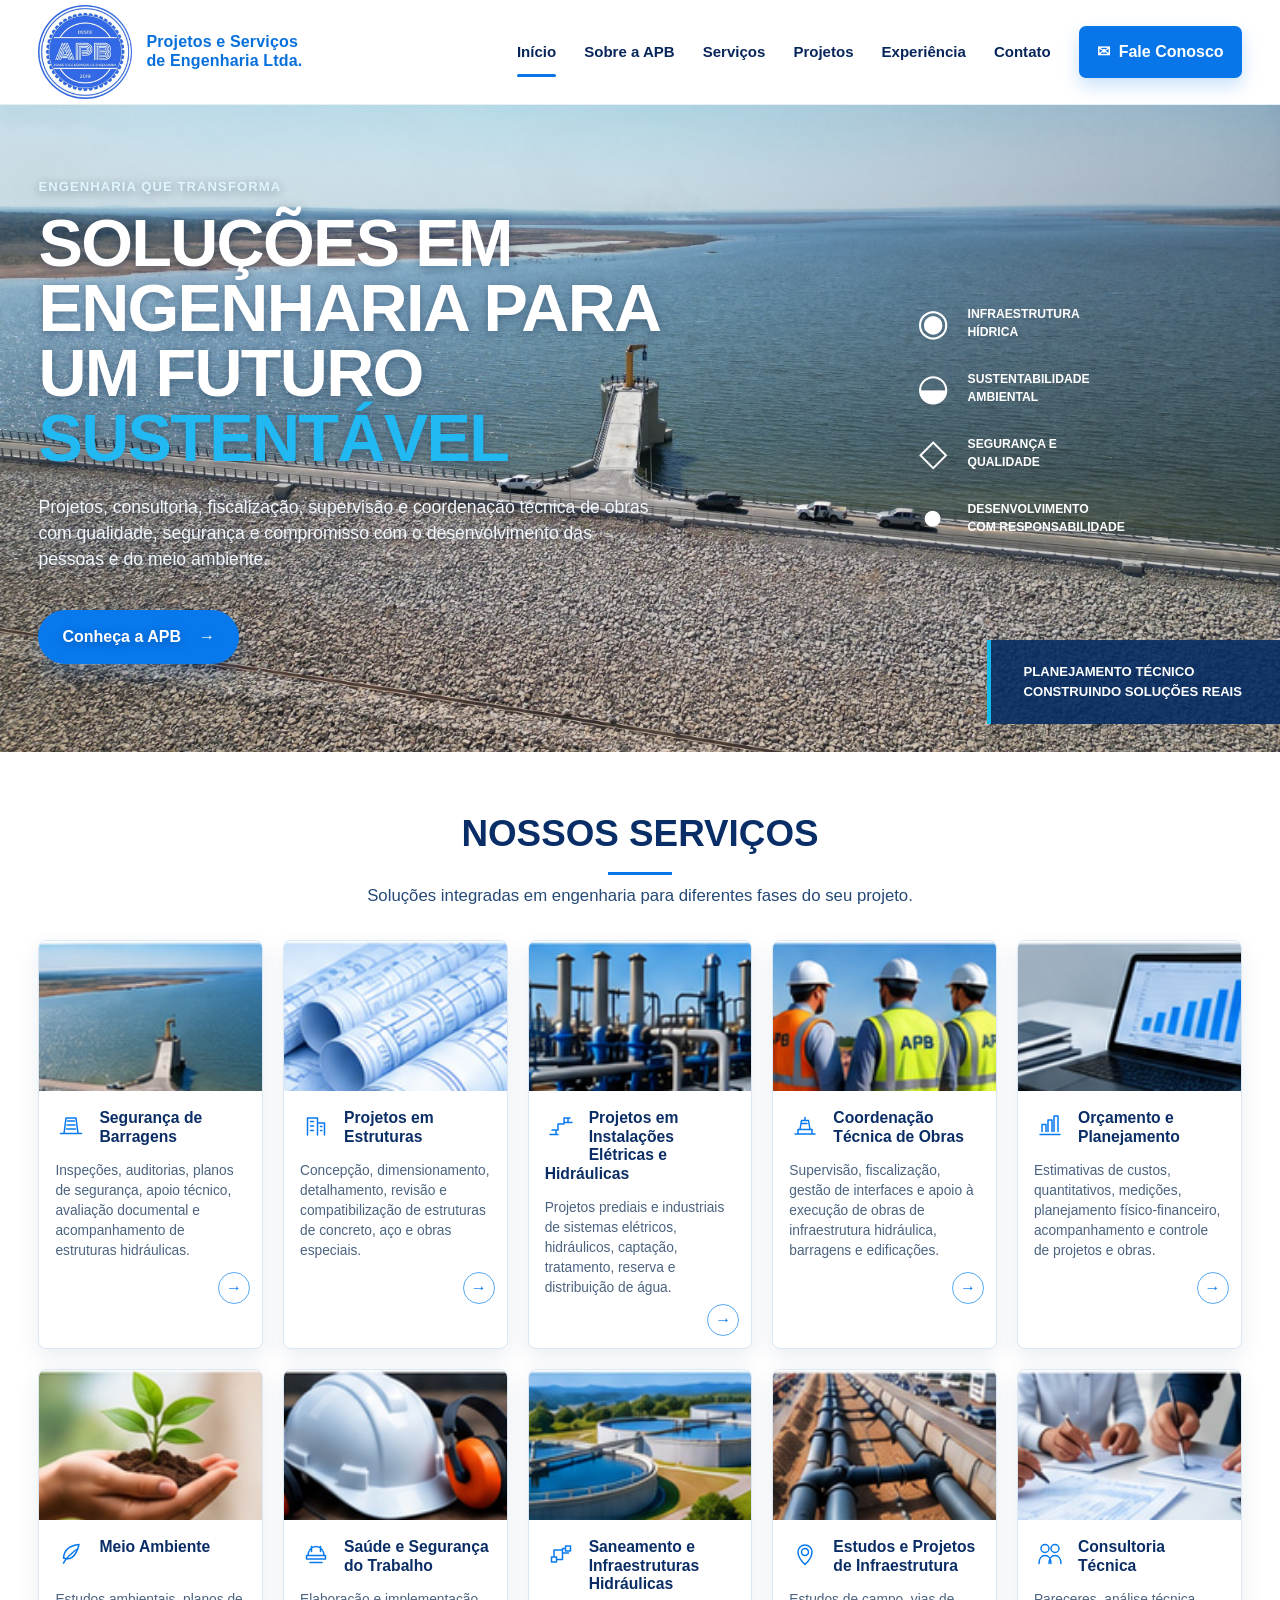
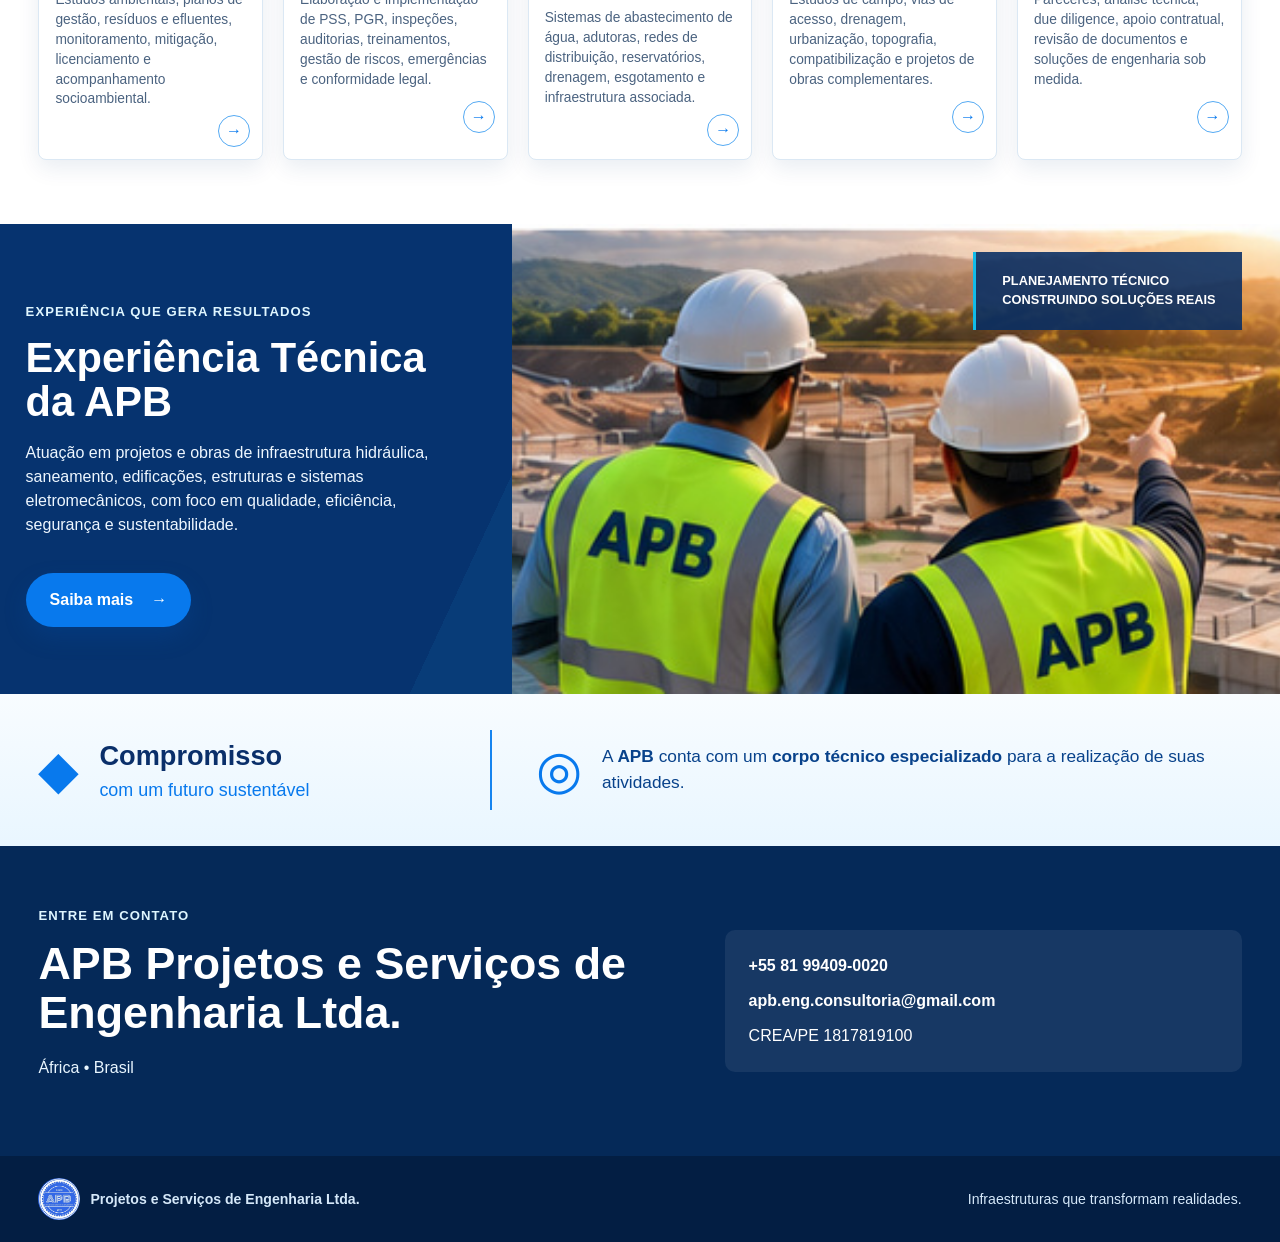
==== commit 6a4ce875: "Add files via upload" ====
--- a/index.html
+++ b/index.html
@@ -19,9 +19,9 @@
       <button class="menu-toggle" aria-label="Abrir menu" aria-expanded="false" aria-controls="main-nav">☰</button>
       <nav id="main-nav" class="main-nav" aria-label="Navegação principal">
         <a class="active" href="#inicio">Início</a>
-        <a href="#sobre">Sobre a APB</a>
+        <a href="#experiencia">Sobre a APB</a>
         <a href="#servicos">Serviços</a>
-        <a href="#projetos">Projetos</a>
+        <a href="#servicos">Projetos</a>
         <a href="#experiencia">Experiência</a>
         <a href="#contato">Contato</a>
       </nav>
@@ -31,14 +31,14 @@
 
   <main>
     <section id="inicio" class="hero" aria-labelledby="hero-title">
-      <img src="./01_capa_barragem.jpg" alt="Barragem e reservatório, infraestrutura hidráulica" class="hero-bg" />
+      <img src="./hero.jpg" alt="Barragem e reservatório, infraestrutura hidráulica" class="hero-bg" />
       <div class="hero-overlay"></div>
       <div class="container hero-layout">
         <div class="hero-copy">
           <p class="eyebrow light">Engenharia que transforma</p>
           <h1 id="hero-title">Soluções em Engenharia para um Futuro <span>Sustentável</span></h1>
           <p>Projetos, consultoria, fiscalização, supervisão e coordenação técnica de obras com qualidade, segurança e compromisso com o desenvolvimento das pessoas e do meio ambiente.</p>
-          <a class="btn-primary" href="#sobre">Conheça a APB <span aria-hidden="true">→</span></a>
+          <a class="btn-primary" href="#servicos">Conheça a APB <span aria-hidden="true">→</span></a>
         </div>
 
         <aside class="hero-values" aria-label="Princípios de atuação">
@@ -50,23 +50,7 @@
       </div>
       <div class="hero-tag">Planejamento Técnico<br>Construindo Soluções Reais</div>
     </section>
-
-    <section id="sobre" class="section about-section">
-      <div class="container about-grid">
-        <div>
-          <p class="eyebrow">Sobre a APB</p>
-          <h2>APB Projetos e Serviços de Engenharia Ltda.</h2>
-          <p>A APB desenvolve soluções de engenharia com atuação em África e no Brasil, apoiando empreendimentos desde os estudos e projetos até a fiscalização, supervisão, coordenação técnica e acompanhamento de obras.</p>
-          <p>As atividades são conduzidas com foco em qualidade, segurança, sustentabilidade, responsabilidade socioambiental e compatibilização entre as diferentes disciplinas de engenharia.</p>
-        </div>
-        <div class="about-panel">
-          <h3>Compromisso Técnico</h3>
-          <p>A APB conta com um <strong>corpo técnico especializado</strong> para a realização de suas atividades, buscando soluções adequadas às necessidades de cada projeto e às boas práticas de engenharia.</p>
-        </div>
-      </div>
-    </section>
-
-    <section id="servicos" class="section services-section" aria-labelledby="services-title">
+<section id="servicos" class="section services-section" aria-labelledby="services-title">
       <div class="container">
         <div class="section-heading">
           <h2 id="services-title">Nossos Serviços</h2>
@@ -176,24 +160,7 @@
         </div>
       </div>
     </section>
-
-    <section id="projetos" class="section project-strip">
-      <div class="container project-grid">
-        <div>
-          <p class="eyebrow light">Da concepção à realidade</p>
-          <h2>Projetos que geram valor</h2>
-          <p>Integração entre estudos, projeto, planejamento, fiscalização e acompanhamento para apoiar decisões técnicas e a execução segura das obras.</p>
-        </div>
-        <div class="project-points">
-          <span>Topografia e Estudos de Campo</span>
-          <span>Projetos e Fiscalização</span>
-          <span>Planejamento e Compatibilização</span>
-          <span>Acompanhamento de Obras</span>
-        </div>
-      </div>
-    </section>
-
-    <section id="experiencia" class="experience-section">
+<section id="experiencia" class="experience-section">
       <div class="experience-text">
         <div class="experience-inner">
           <p class="eyebrow light">Experiência que gera resultados</p>
--- a/styles.css
+++ b/styles.css
@@ -16,13 +16,13 @@
 img{display:block;max-width:100%}
 a{text-decoration:none;color:inherit}
 button{font:inherit}
-.container{width:min(1220px,calc(100% - 40px));margin:auto}
+.container{width:94%;max-width:1540px;margin:auto}
 
 .site-header{position:sticky;top:0;z-index:50;background:rgba(255,255,255,.98);border-bottom:1px solid #e6eef6;backdrop-filter:blur(10px)}
-.header-inner{min-height:96px;display:flex;align-items:center;gap:26px}
-.brand{display:flex;align-items:center;gap:12px;min-width:285px}
-.brand-logo{width:86px;height:86px;border-radius:50%;object-fit:cover;flex:0 0 auto}
-.brand-legal{font-weight:800;color:#0870dc;text-transform:uppercase;font-size:.78rem;line-height:1.15;letter-spacing:.01em}
+.header-inner{min-height:104px;display:flex;align-items:center;gap:28px}
+.brand{display:flex;align-items:center;gap:14px;min-width:330px}
+.brand-logo{width:94px;height:94px;border-radius:50%;object-fit:cover;flex:0 0 auto}
+.brand-legal{font-weight:800;color:#0870dc;text-transform:none;font-size:1rem;line-height:1.18;letter-spacing:.01em}
 .main-nav{margin-left:auto;display:flex;align-items:center;gap:28px;font-weight:700;font-size:.94rem}
 .main-nav a{position:relative;padding:30px 0;color:#08265a}
 .main-nav a::after{content:"";position:absolute;left:0;right:0;bottom:16px;height:3px;background:transparent;border-radius:3px}
@@ -30,11 +30,11 @@
 .header-cta{display:inline-flex;gap:9px;align-items:center;background:var(--blue);color:#fff;padding:14px 18px;border-radius:7px;font-weight:800;box-shadow:0 8px 18px rgba(8,118,232,.22)}
 .menu-toggle{display:none;margin-left:auto;border:0;background:transparent;color:var(--navy);font-size:1.8rem}
 
-.hero{position:relative;min-height:595px;display:flex;align-items:center;overflow:hidden;background:#174b77;color:#fff}
+.hero{position:relative;min-height:570px;display:flex;align-items:center;overflow:hidden;background:#174b77;color:#fff}
 .hero-bg{position:absolute;inset:0;width:100%;height:100%;object-fit:cover;object-position:center center}
-.hero-overlay{position:absolute;inset:0;background:linear-gradient(90deg,rgba(4,40,83,.83) 0%,rgba(7,52,103,.55) 43%,rgba(7,52,103,.15) 72%,rgba(7,52,103,.34) 100%)}
-.hero-layout{position:relative;z-index:2;display:grid;grid-template-columns:1fr 330px;gap:72px;align-items:center;padding:70px 0 90px}
-.hero-copy{max-width:650px}
+.hero-overlay{display:none}
+.hero-layout{position:relative;z-index:2;display:grid;grid-template-columns:minmax(0,1.2fr) 330px;gap:70px;align-items:center;padding:72px 0 88px}
+.hero-copy{max-width:700px;text-shadow:0 2px 10px rgba(0,30,65,.38)}
 .eyebrow{text-transform:uppercase;letter-spacing:.08em;font-weight:800;color:var(--blue);font-size:.82rem;margin:0 0 14px}
 .eyebrow.light{color:#dff6ff}
 .hero-copy h1{font-size:clamp(2.7rem,5.2vw,4.7rem);line-height:.98;margin:0 0 22px;text-transform:uppercase;letter-spacing:-.025em}
@@ -54,26 +54,26 @@
 .about-panel{background:linear-gradient(145deg,#f2f8fd,#e8f4fc);padding:34px;border-left:5px solid var(--cyan);border-radius:16px;box-shadow:var(--shadow)}
 .about-panel h3{margin-top:0;font-size:1.45rem}
 
-.services-section{padding-top:58px;background:#fff}
-.section-heading{text-align:center;margin-bottom:28px}
+.services-section{padding:54px 0 64px;background:#fff}
+.section-heading{text-align:center;margin-bottom:32px}
 .section-heading h2{font-size:2.3rem;text-transform:uppercase;margin:0;color:#092d66}
 .section-heading h2::after{content:"";display:block;width:64px;height:3px;background:var(--blue);margin:10px auto 8px}
 .section-heading p{margin:0;color:#244975;font-size:1.05rem}
-.services-grid{display:grid;grid-template-columns:repeat(5,1fr);gap:20px}
+.services-grid{display:grid;grid-template-columns:repeat(5,minmax(0,1fr));gap:20px;width:100%}
 .service-card{position:relative;background:#fff;border:1px solid #dbe8f4;border-radius:8px;overflow:hidden;box-shadow:0 8px 22px rgba(10,58,111,.09);transition:.22s ease;outline:none}
 .service-card:hover,.service-card:focus-within,.service-card:focus{transform:translateY(-4px);box-shadow:0 16px 32px rgba(10,58,111,.16);border-color:#a9cff3}
-.service-image{height:115px;background-size:cover;background-position:center}
-.service-dam{background-image:linear-gradient(rgba(0,0,0,.05),rgba(0,0,0,.05)),url('./02_seguranca_barragens.jpg')}
-.service-structure{background-image:linear-gradient(rgba(0,0,0,.05),rgba(0,0,0,.05)),url('./03_projetos_estruturas.jpg')}
-.service-installations{background-image:linear-gradient(rgba(0,0,0,.05),rgba(0,0,0,.05)),url('./04_instalacoes_eletricas_hidraulicas.jpg')}
-.service-coordination{background-image:linear-gradient(rgba(0,0,0,.05),rgba(0,0,0,.05)),url('./05_coordenacao_tecnica_obras.jpg')}
-.service-budget{background-image:linear-gradient(rgba(0,0,0,.05),rgba(0,0,0,.05)),url('./06_orcamento_planejamento.jpg')}
-.service-environment{background-image:linear-gradient(rgba(0,0,0,.05),rgba(0,0,0,.05)),url('./07_meio_ambiente.jpg')}
-.service-hst{background-image:linear-gradient(rgba(0,0,0,.05),rgba(0,0,0,.05)),url('./08_saude_seguranca_trabalho.jpg')}
-.service-water{background-image:linear-gradient(rgba(0,0,0,.05),rgba(0,0,0,.05)),url('./09_saneamento_infraestrutura.jpg')}
-.service-infra{background-image:linear-gradient(rgba(0,0,0,.05),rgba(0,0,0,.05)),url('./10_estudos_projetos_infraestrutura.jpg')}
-.service-consulting{background-image:linear-gradient(rgba(0,0,0,.05),rgba(0,0,0,.05)),url('./11_consultoria_tecnica.jpg')}
-.service-body{position:relative;padding:18px 16px 52px;min-height:230px}
+.service-image{height:150px;background-size:cover;background-position:center}
+.service-dam{background-image:url('./02_seguranca_barragens.jpg')}
+.service-structure{background-image:url('./03_projetos_estruturas.jpg')}
+.service-installations{background-image:url('./04_instalacoes_eletricas_hidraulicas.jpg')}
+.service-coordination{background-image:url('./05_coordenacao_tecnica_obras.jpg')}
+.service-budget{background-image:url('./06_orcamento_planejamento.jpg')}
+.service-environment{background-image:url('./07_meio_ambiente.jpg')}
+.service-hst{background-image:url('./08_saude_seguranca_trabalho.jpg')}
+.service-water{background-image:url('./09_saneamento_infraestruturas_hidricas.jpg')}
+.service-infra{background-image:url('./10_estudos_projetos_infraestrutura.jpg')}
+.service-consulting{background-image:url('./11_consultoria_tecnica.jpg')}
+.service-body{position:relative;padding:18px 16px 50px;min-height:225px}
 .service-icon{width:32px;height:32px;fill:none;stroke:#0879ed;stroke-width:3;stroke-linecap:round;stroke-linejoin:round;float:left;margin:0 12px 6px 0}
 .service-card h3{font-size:.98rem;line-height:1.2;margin:0 0 14px;color:#0a2d66;min-height:38px}
 .service-card p{clear:both;color:#4b6380;font-size:.86rem;line-height:1.45;margin:0}
@@ -86,12 +86,12 @@
 .project-points{display:grid;grid-template-columns:1fr 1fr;gap:12px}
 .project-points span{border:1px solid rgba(255,255,255,.2);background:rgba(255,255,255,.08);padding:18px;border-radius:8px;font-weight:700}
 
-.experience-section{position:relative;display:grid;grid-template-columns:42% 58%;min-height:390px;background:#083c78;color:#fff;overflow:hidden}
+.experience-section{position:relative;display:grid;grid-template-columns:40% 60%;min-height:470px;background:#083c78;color:#fff;overflow:hidden}
 .experience-text{background:linear-gradient(115deg,#06336f 0%,#06336f 86%,transparent 86%);position:relative;z-index:2}
-.experience-inner{max-width:550px;margin-left:auto;padding:62px 44px 54px 30px}
+.experience-inner{max-width:620px;margin-left:auto;padding:78px 48px 64px 5%}
 .experience-inner h2{font-size:2.6rem;line-height:1.05;margin:0 0 18px}
 .experience-inner p{color:#eef7ff}
-.experience-photo{background-image:linear-gradient(rgba(3,45,91,.08),rgba(3,45,91,.08)),url('./12_equipe_apb_coletes.jpg');background-size:cover;background-position:center}
+.experience-photo{background-image:url('./12_equipe_apb_coletes.jpg');background-size:cover;background-position:center 42%;min-height:470px}
 .experience-tag{position:absolute;right:3%;top:28px;background:rgba(6,45,99,.88);border-left:3px solid var(--cyan);padding:20px 26px;z-index:3;text-transform:uppercase;font-weight:700;font-size:.8rem;line-height:1.45}
 
 .commitment-section{background:linear-gradient(180deg,#f8fcff,#e9f6ff);padding:36px 0}
@@ -127,7 +127,7 @@
 }
 @media (max-width:860px){
   .header-inner{min-height:76px}
-  .brand-logo{width:66px;height:66px}
+  .brand-logo{width:72px;height:72px}
   .brand{min-width:0}
   .header-cta{display:none}
   .menu-toggle{display:block}
@@ -147,9 +147,9 @@
   .services-grid{grid-template-columns:repeat(2,1fr)}
 }
 @media (max-width:560px){
-  .container{width:min(100% - 24px,1220px)}
-  .brand-legal{font-size:.62rem}
-  .brand-logo{width:60px;height:60px}
+  .container{width:calc(100% - 24px);max-width:none}
+  .brand-legal{font-size:.74rem}
+  .brand-logo{width:66px;height:66px}
   .hero{min-height:620px}
   .hero-copy h1{font-size:2.55rem}
   .hero-copy>p:not(.eyebrow){font-size:1rem}
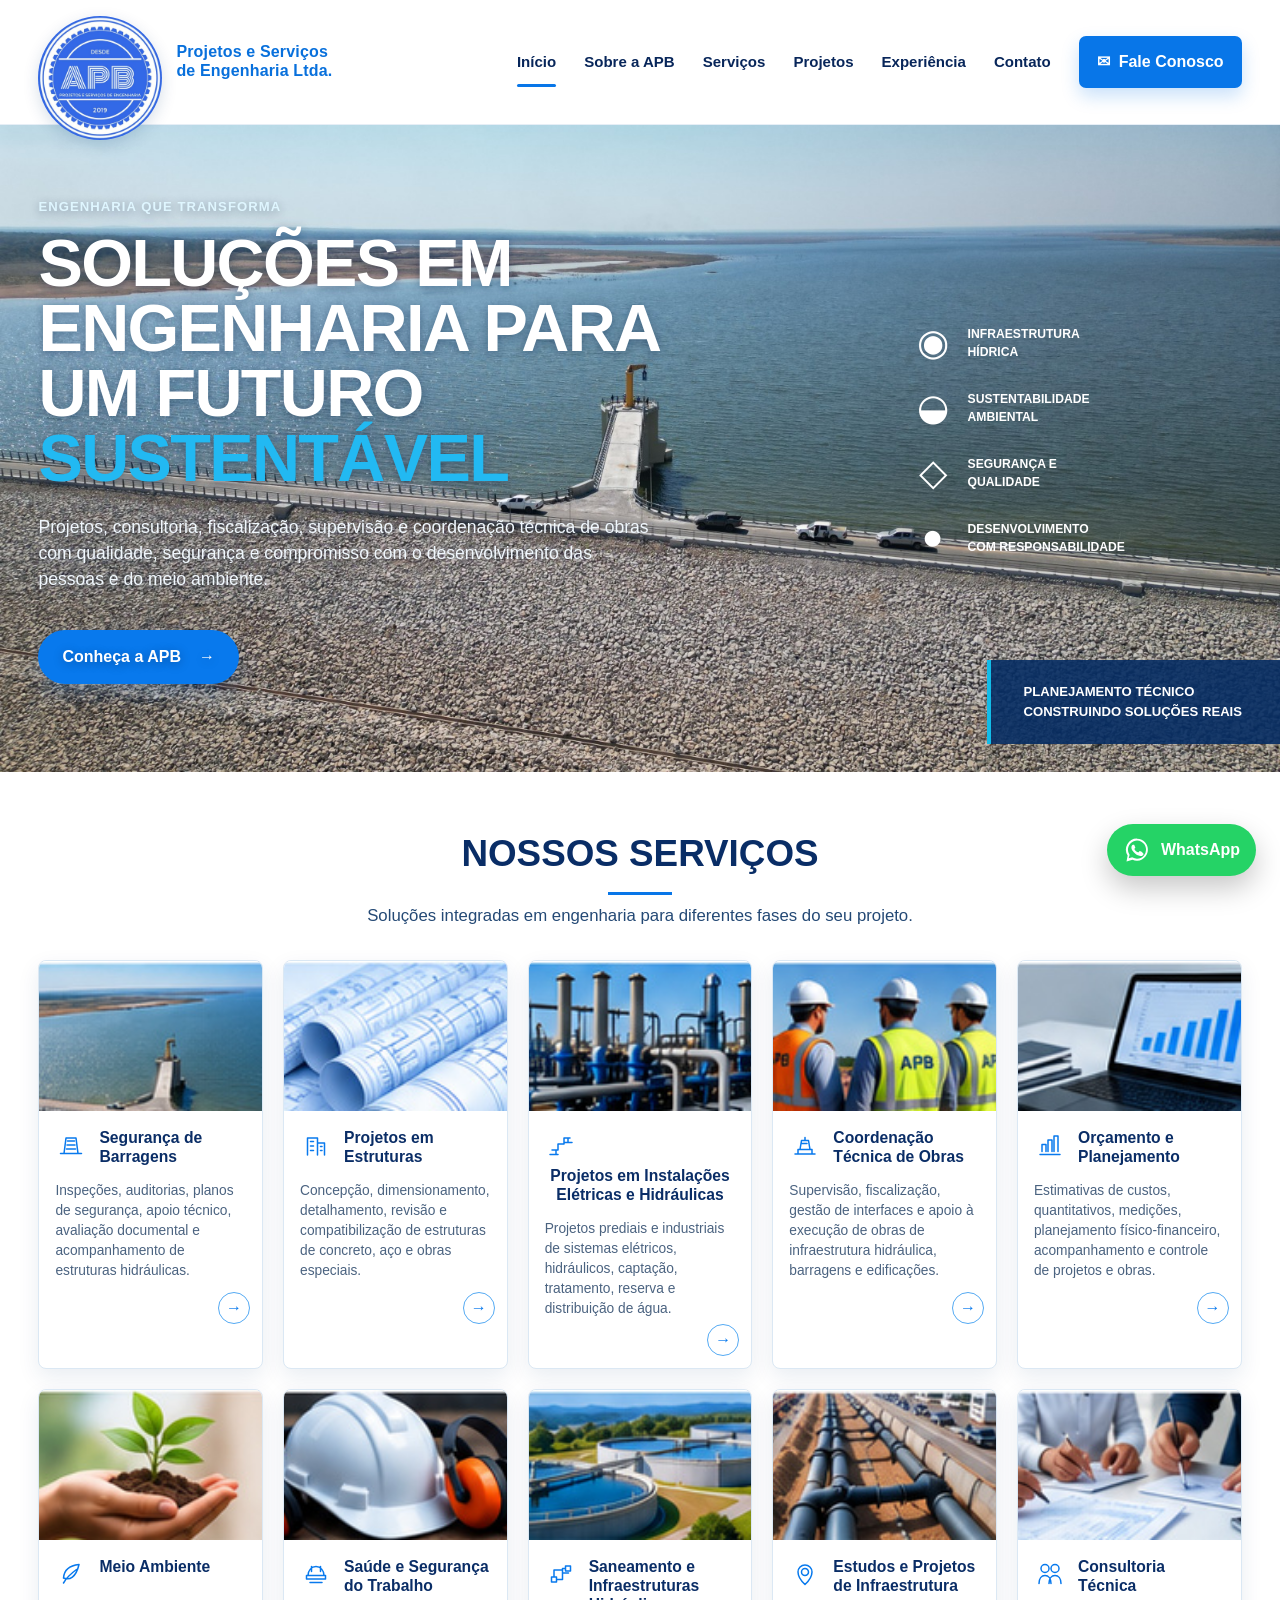
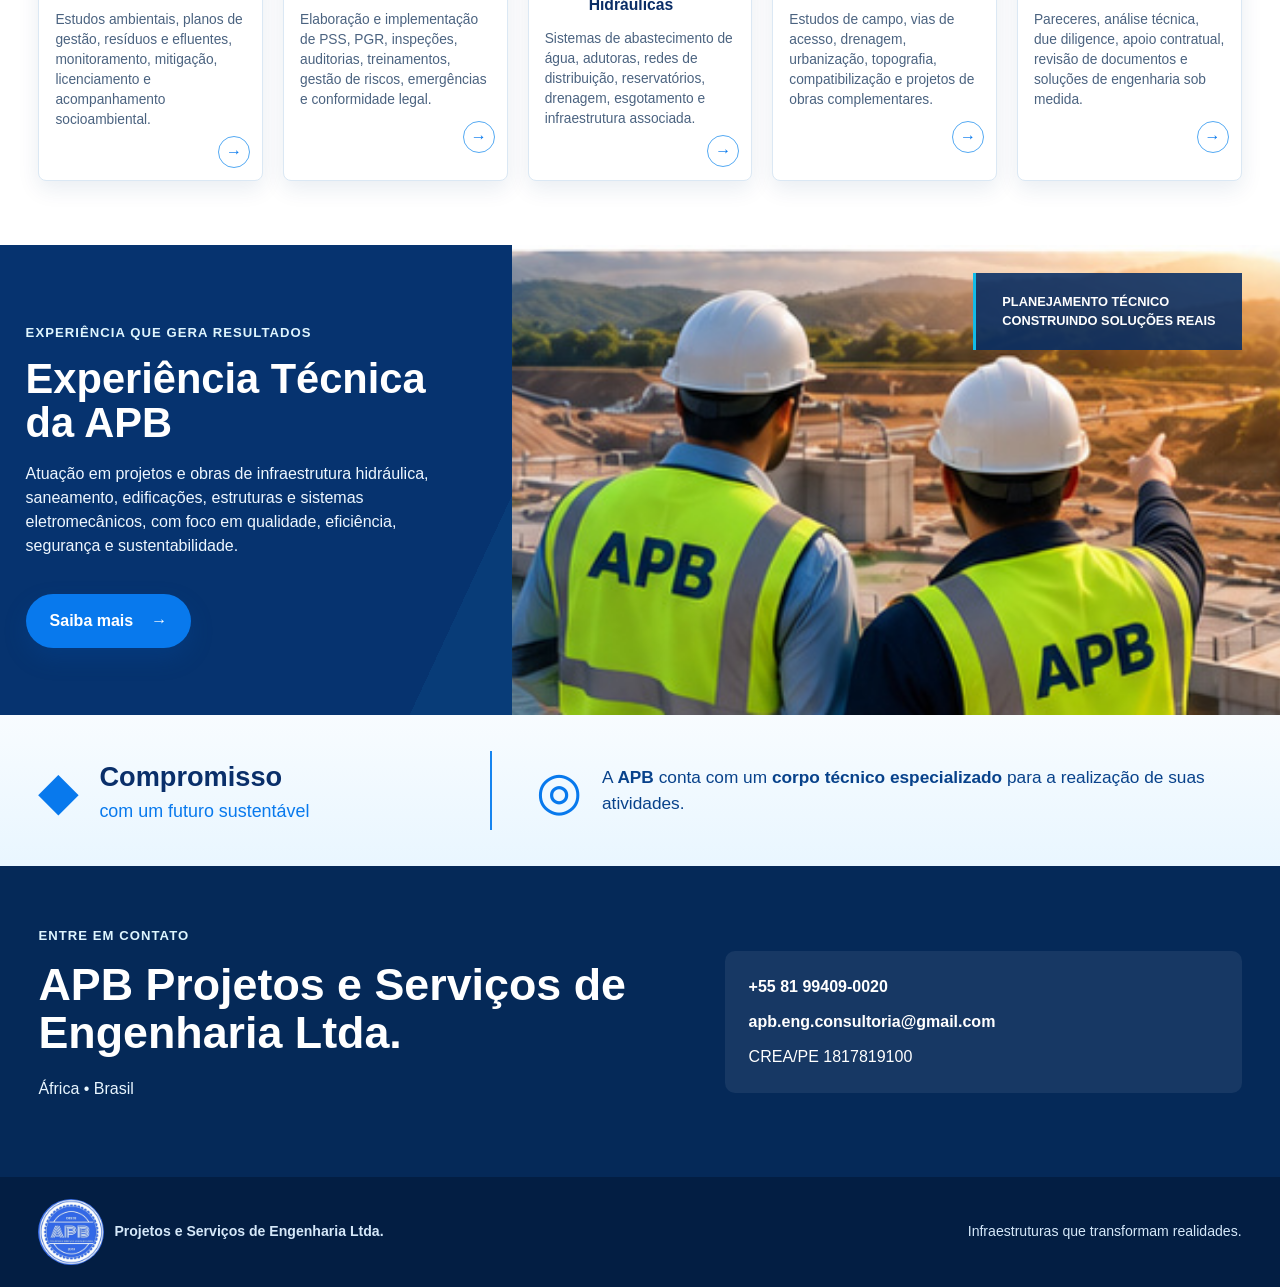
==== commit 5dea835f: "Add files via upload" ====
--- a/index.html
+++ b/index.html
@@ -82,7 +82,7 @@
             <div class="service-image service-installations" role="img" aria-label="Instalações hidráulicas e elétricas"></div>
             <div class="service-body">
               <svg class="service-icon" viewBox="0 0 64 64" aria-hidden="true"><path d="M14 42h12V30h12V18h12M22 42v9M46 18v9M10 51h16M38 27h16"/></svg>
-              <h3>Projetos em Instalações Elétricas e Hidráulicas</h3>
+              <h3 class="installations-title">Projetos em Instalações Elétricas e Hidráulicas</h3>
               <p>Projetos prediais e industriais de sistemas elétricos, hidráulicos, captação, tratamento, reserva e distribuição de água.</p>
               <button class="service-more" type="button" data-service="Projetos em Instalações Elétricas e Hidráulicas" aria-label="Ver detalhes de Projetos em Instalações Elétricas e Hidráulicas">→</button>
             </div>
@@ -209,6 +209,12 @@
     </div>
   </footer>
 
+
+  <a class="whatsapp-float" href="https://wa.me/5581994090020" target="_blank" rel="noopener noreferrer" aria-label="Fale com a APB pelo WhatsApp">
+    <svg viewBox="0 0 32 32" aria-hidden="true"><path d="M16 3a12.6 12.6 0 0 0-10.7 19.3L4 29l6.9-1.8A12.6 12.6 0 1 0 16 3Zm0 22.9c-1.8 0-3.5-.5-5-1.3l-.4-.2-4.1 1.1 1.1-4-.3-.4A10.3 10.3 0 1 1 16 25.9Zm5.7-7.7c-.3-.2-1.9-.9-2.2-1-.3-.1-.5-.2-.7.2-.2.3-.8 1-.9 1.2-.2.2-.3.2-.6.1-1.8-.9-3-1.6-4.2-3.7-.3-.5.3-.5.9-1.6.1-.2.1-.4 0-.6-.1-.2-.7-1.7-1-2.3-.3-.6-.5-.5-.7-.5h-.6c-.2 0-.6.1-.9.4-.3.3-1.2 1.2-1.2 2.9s1.2 3.3 1.4 3.6c.2.2 2.4 3.7 5.9 5.2 2.2.9 3 .9 4.1.8.7-.1 1.9-.8 2.2-1.5.3-.7.3-1.3.2-1.5-.1-.1-.3-.2-.6-.3Z"/></svg>
+    <span>WhatsApp</span>
+  </a>
+
   <dialog id="service-dialog" class="service-dialog" aria-labelledby="dialog-title">
     <button class="dialog-close" type="button" aria-label="Fechar">×</button>
     <h2 id="dialog-title">Serviço</h2>
--- a/styles.css
+++ b/styles.css
@@ -18,11 +18,11 @@
 button{font:inherit}
 .container{width:94%;max-width:1540px;margin:auto}
 
-.site-header{position:sticky;top:0;z-index:50;background:rgba(255,255,255,.98);border-bottom:1px solid #e6eef6;backdrop-filter:blur(10px)}
-.header-inner{min-height:104px;display:flex;align-items:center;gap:28px}
-.brand{display:flex;align-items:center;gap:14px;min-width:330px}
-.brand-logo{width:94px;height:94px;border-radius:50%;object-fit:cover;flex:0 0 auto}
-.brand-legal{font-weight:800;color:#0870dc;text-transform:none;font-size:1rem;line-height:1.18;letter-spacing:.01em}
+.site-header{position:sticky;top:0;z-index:50;overflow:visible;background:rgba(255,255,255,.98);border-bottom:1px solid #e6eef6;backdrop-filter:blur(10px)}
+.header-inner{min-height:108px;display:flex;align-items:center;gap:28px;overflow:visible}
+.brand{display:flex;align-items:center;gap:14px;min-width:355px;position:relative;z-index:60;overflow:visible}
+.brand-logo{width:124px;height:124px;border-radius:50%;object-fit:cover;flex:0 0 auto;transform:translateY(16px);box-shadow:0 5px 16px rgba(5,54,112,.16);background:#fff}
+.brand-legal{font-weight:800;color:#0870dc;text-transform:none;font-size:1rem;line-height:1.18;letter-spacing:.01em;white-space:nowrap}
 .main-nav{margin-left:auto;display:flex;align-items:center;gap:28px;font-weight:700;font-size:.94rem}
 .main-nav a{position:relative;padding:30px 0;color:#08265a}
 .main-nav a::after{content:"";position:absolute;left:0;right:0;bottom:16px;height:3px;background:transparent;border-radius:3px}
@@ -112,7 +112,7 @@
 .site-footer{background:#031e43;color:#d5e8f9;padding:22px 0}
 .footer-inner{display:flex;justify-content:space-between;align-items:center;gap:18px;flex-wrap:wrap;font-size:.88rem}
 .footer-brand{display:flex;align-items:center;gap:10px;font-weight:700}
-.footer-brand img{width:42px;height:42px;border-radius:50%;object-fit:cover}
+.footer-brand img{width:66px;height:66px;border-radius:50%;object-fit:cover;flex:0 0 auto}
 
 .service-dialog{max-width:560px;width:calc(100% - 32px);border:0;border-radius:16px;padding:34px;box-shadow:0 24px 80px rgba(0,29,67,.28);color:#0b2b5f}
 .service-dialog::backdrop{background:rgba(2,24,51,.62)}
@@ -162,3 +162,28 @@
   .experience-inner h2{font-size:2.1rem}
   .experience-tag{position:static;background:#062f69;border-left:0;border-top:3px solid var(--cyan)}
 }
+
+.installations-title{clear:both;text-align:center;min-height:58px;display:flex;align-items:center;justify-content:center;margin-top:0!important;}
+
+.whatsapp-float{position:fixed;right:24px;bottom:24px;z-index:80;display:inline-flex;align-items:center;gap:10px;background:#25D366;color:#fff;padding:12px 16px;border-radius:999px;font-weight:800;box-shadow:0 12px 28px rgba(0,0,0,.22);transition:transform .2s ease,box-shadow .2s ease}
+.whatsapp-float:hover,.whatsapp-float:focus{transform:translateY(-2px);box-shadow:0 16px 34px rgba(0,0,0,.28);outline:none}
+.whatsapp-float svg{width:28px;height:28px;fill:currentColor;flex:0 0 auto}
+.whatsapp-float span{white-space:nowrap}
+
+@media (max-width:1100px){
+  .brand{min-width:300px}
+  .brand-logo{width:108px;height:108px;transform:translateY(14px)}
+}
+@media (max-width:860px){
+  .site-header{overflow:visible}
+  .header-inner{min-height:82px}
+  .brand-logo{width:86px;height:86px;transform:translateY(9px)}
+  .brand-legal{font-size:.78rem;white-space:normal}
+  .whatsapp-float{right:16px;bottom:16px;padding:11px 13px}
+}
+@media (max-width:560px){
+  .brand-logo{width:78px;height:78px;transform:translateY(8px)}
+  .brand-legal{font-size:.68rem}
+  .whatsapp-float span{display:none}
+  .whatsapp-float{width:54px;height:54px;padding:0;justify-content:center}
+}
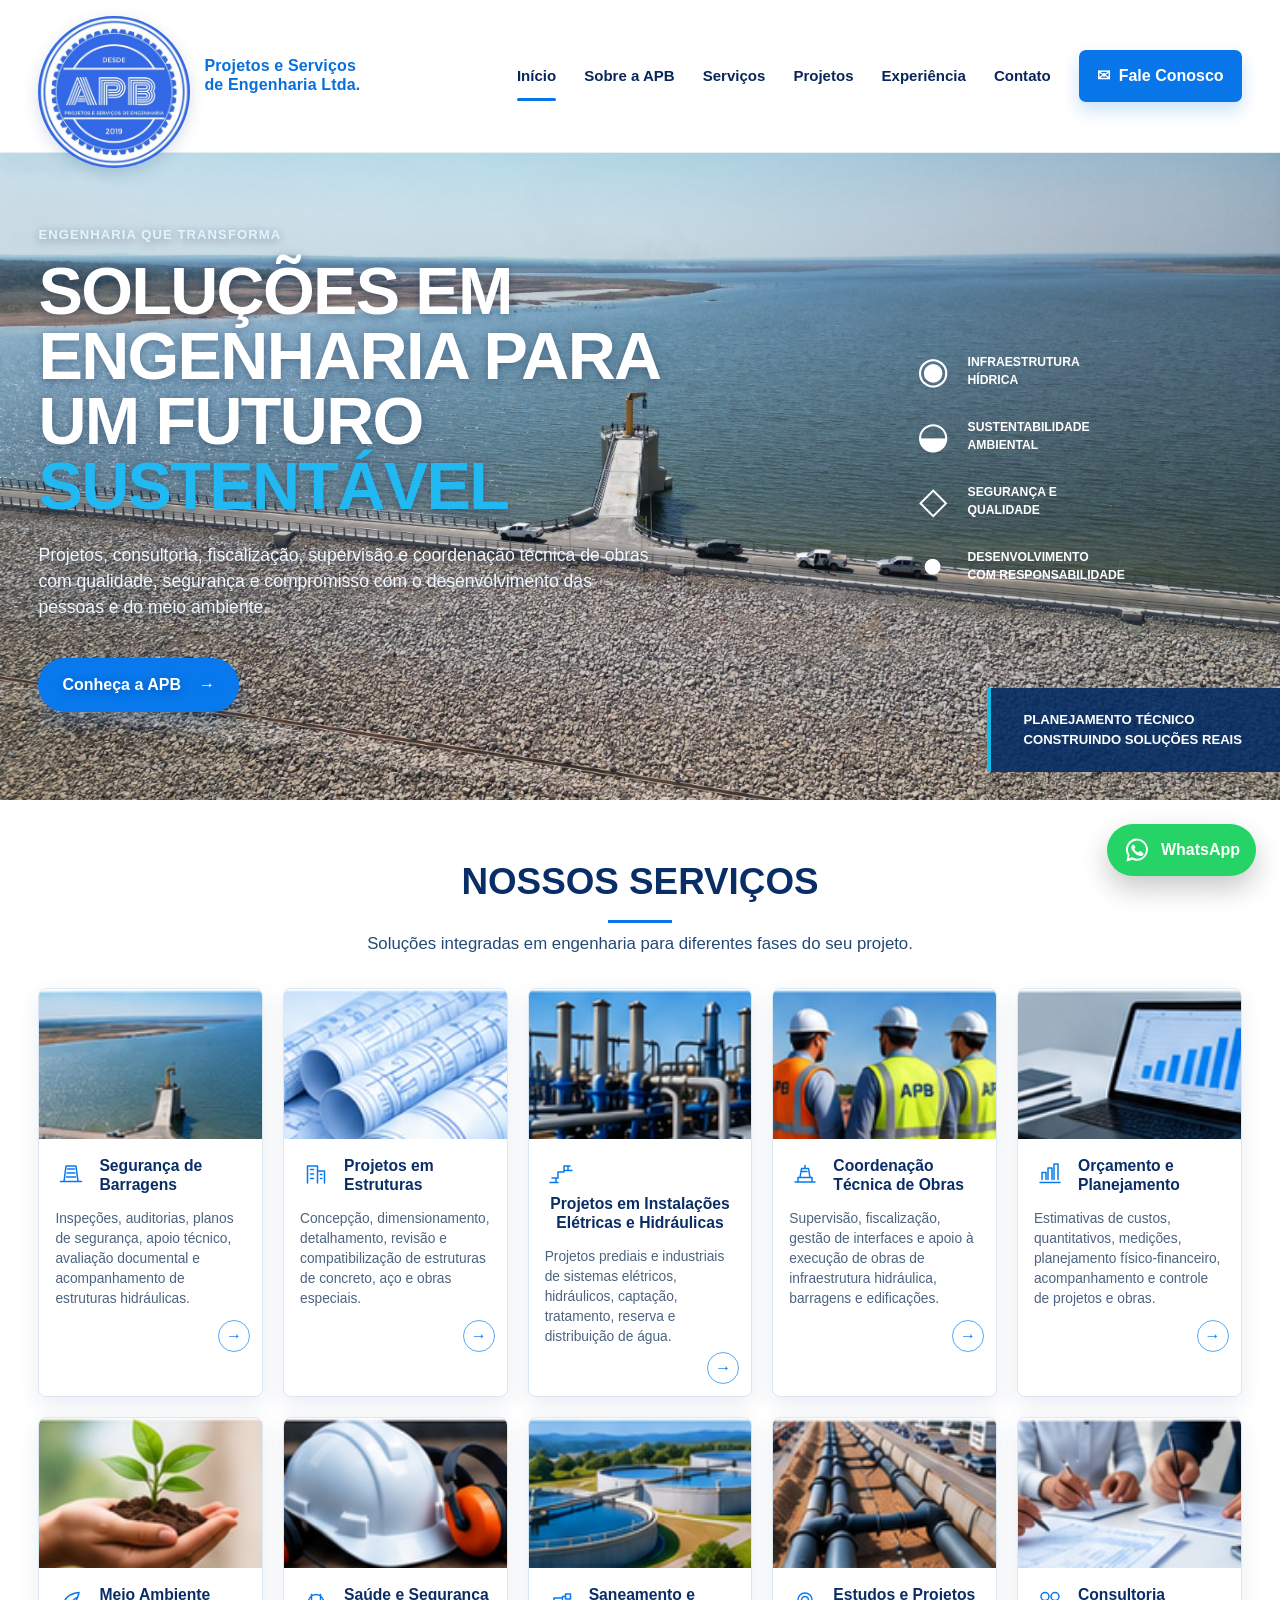
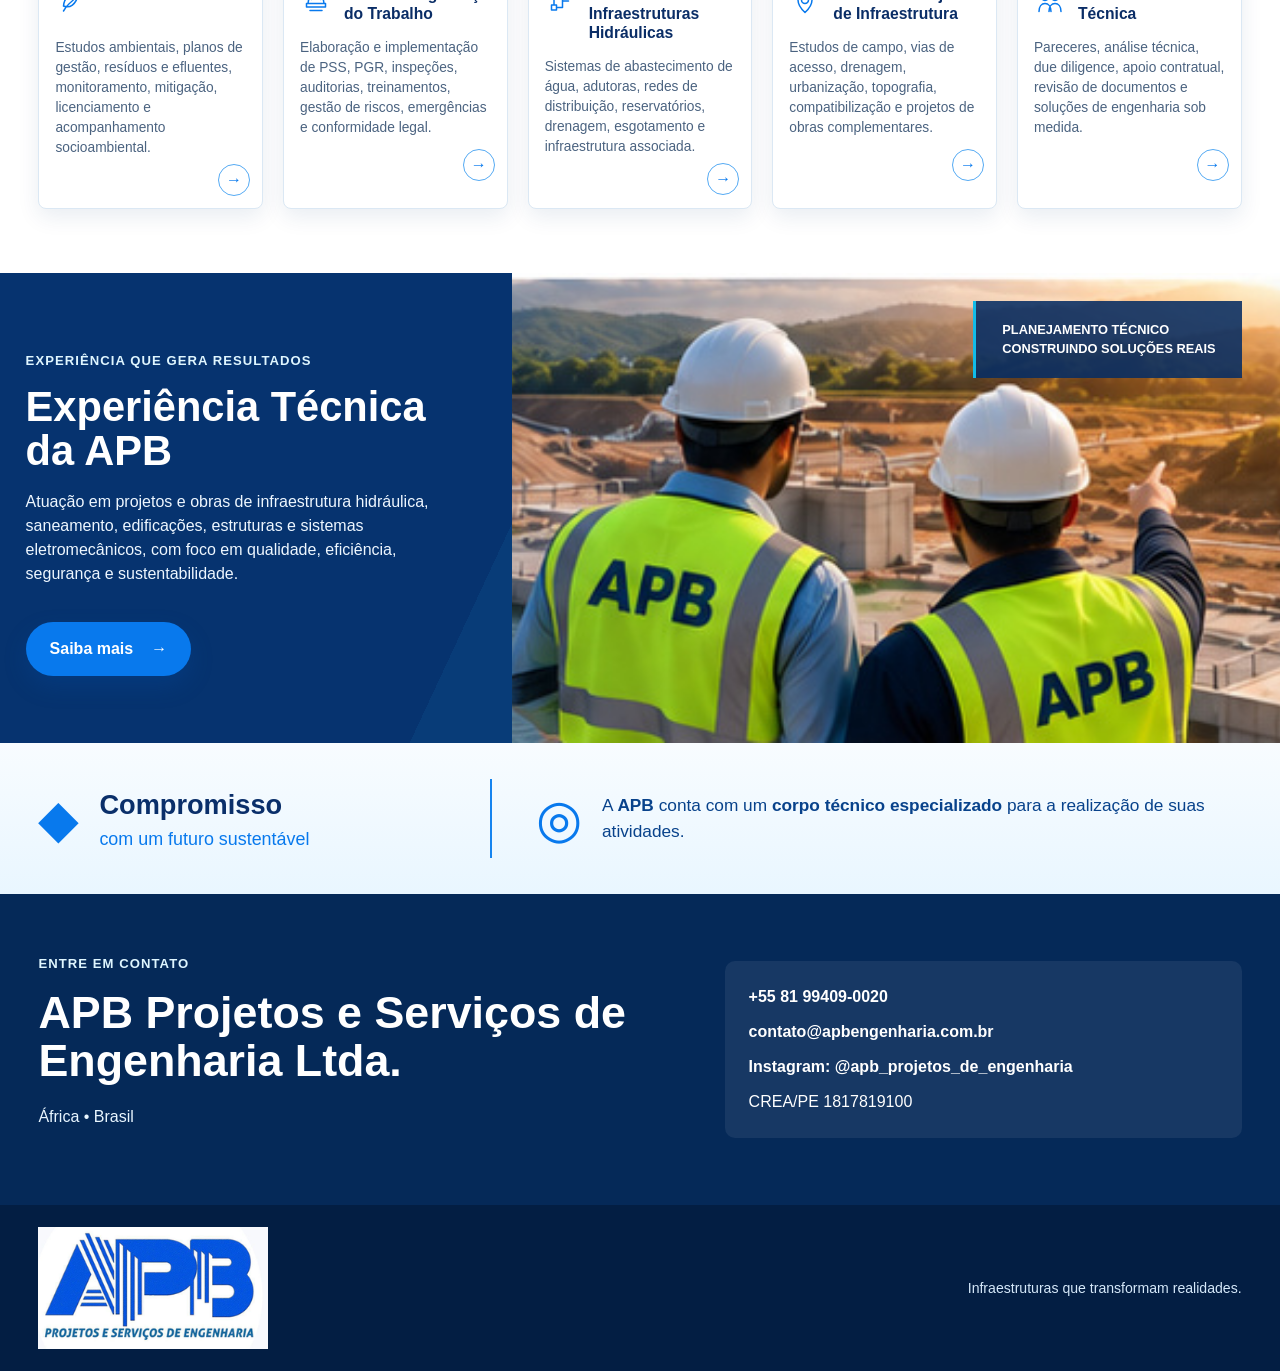
==== commit 406ca687: "Add files via upload" ====
--- a/index.html
+++ b/index.html
@@ -195,7 +195,8 @@
         </div>
         <div class="contact-links">
           <a href="tel:+5581994090020">+55 81 99409-0020</a>
-          <a href="mailto:apb.eng.consultoria@gmail.com">apb.eng.consultoria@gmail.com</a>
+          <a href="mailto:contato@apbengenharia.com.br">contato@apbengenharia.com.br</a>
+          <a href="https://www.instagram.com/apb_projetos_de_engenharia/" target="_blank" rel="noopener noreferrer" aria-label="Instagram da APB">Instagram: @apb_projetos_de_engenharia</a>
           <span>CREA/PE 1817819100</span>
         </div>
       </div>
@@ -204,7 +205,7 @@
 
   <footer class="site-footer">
     <div class="container footer-inner">
-      <div class="footer-brand"><img src="./00_logo_apb.jpg" alt="APB" /><span>Projetos e Serviços de Engenharia Ltda.</span></div>
+      <div class="footer-brand"><img src="./APB_Logo_Horizontal.png" alt="APB Projetos e Serviços de Engenharia" /></div>
       <span>Infraestruturas que transformam realidades.</span>
     </div>
   </footer>
--- a/styles.css
+++ b/styles.css
@@ -21,7 +21,7 @@
 .site-header{position:sticky;top:0;z-index:50;overflow:visible;background:rgba(255,255,255,.98);border-bottom:1px solid #e6eef6;backdrop-filter:blur(10px)}
 .header-inner{min-height:108px;display:flex;align-items:center;gap:28px;overflow:visible}
 .brand{display:flex;align-items:center;gap:14px;min-width:355px;position:relative;z-index:60;overflow:visible}
-.brand-logo{width:124px;height:124px;border-radius:50%;object-fit:cover;flex:0 0 auto;transform:translateY(16px);box-shadow:0 5px 16px rgba(5,54,112,.16);background:#fff}
+.brand-logo{width:152px;height:152px;border-radius:50%;object-fit:cover;flex:0 0 auto;transform:translateY(16px);box-shadow:0 5px 16px rgba(5,54,112,.16);background:#fff}
 .brand-legal{font-weight:800;color:#0870dc;text-transform:none;font-size:1rem;line-height:1.18;letter-spacing:.01em;white-space:nowrap}
 .main-nav{margin-left:auto;display:flex;align-items:center;gap:28px;font-weight:700;font-size:.94rem}
 .main-nav a{position:relative;padding:30px 0;color:#08265a}
@@ -112,7 +112,7 @@
 .site-footer{background:#031e43;color:#d5e8f9;padding:22px 0}
 .footer-inner{display:flex;justify-content:space-between;align-items:center;gap:18px;flex-wrap:wrap;font-size:.88rem}
 .footer-brand{display:flex;align-items:center;gap:10px;font-weight:700}
-.footer-brand img{width:66px;height:66px;border-radius:50%;object-fit:cover;flex:0 0 auto}
+.footer-brand img{width:230px;height:auto;border-radius:0;object-fit:contain;flex:0 0 auto}
 
 .service-dialog{max-width:560px;width:calc(100% - 32px);border:0;border-radius:16px;padding:34px;box-shadow:0 24px 80px rgba(0,29,67,.28);color:#0b2b5f}
 .service-dialog::backdrop{background:rgba(2,24,51,.62)}
@@ -172,17 +172,17 @@
 
 @media (max-width:1100px){
   .brand{min-width:300px}
-  .brand-logo{width:108px;height:108px;transform:translateY(14px)}
+  .brand-logo{width:132px;height:132px;transform:translateY(14px)}
 }
 @media (max-width:860px){
   .site-header{overflow:visible}
   .header-inner{min-height:82px}
-  .brand-logo{width:86px;height:86px;transform:translateY(9px)}
+  .brand-logo{width:104px;height:104px;transform:translateY(9px)}
   .brand-legal{font-size:.78rem;white-space:normal}
   .whatsapp-float{right:16px;bottom:16px;padding:11px 13px}
 }
 @media (max-width:560px){
-  .brand-logo{width:78px;height:78px;transform:translateY(8px)}
+  .brand-logo{width:92px;height:92px;transform:translateY(8px)}
   .brand-legal{font-size:.68rem}
   .whatsapp-float span{display:none}
   .whatsapp-float{width:54px;height:54px;padding:0;justify-content:center}
